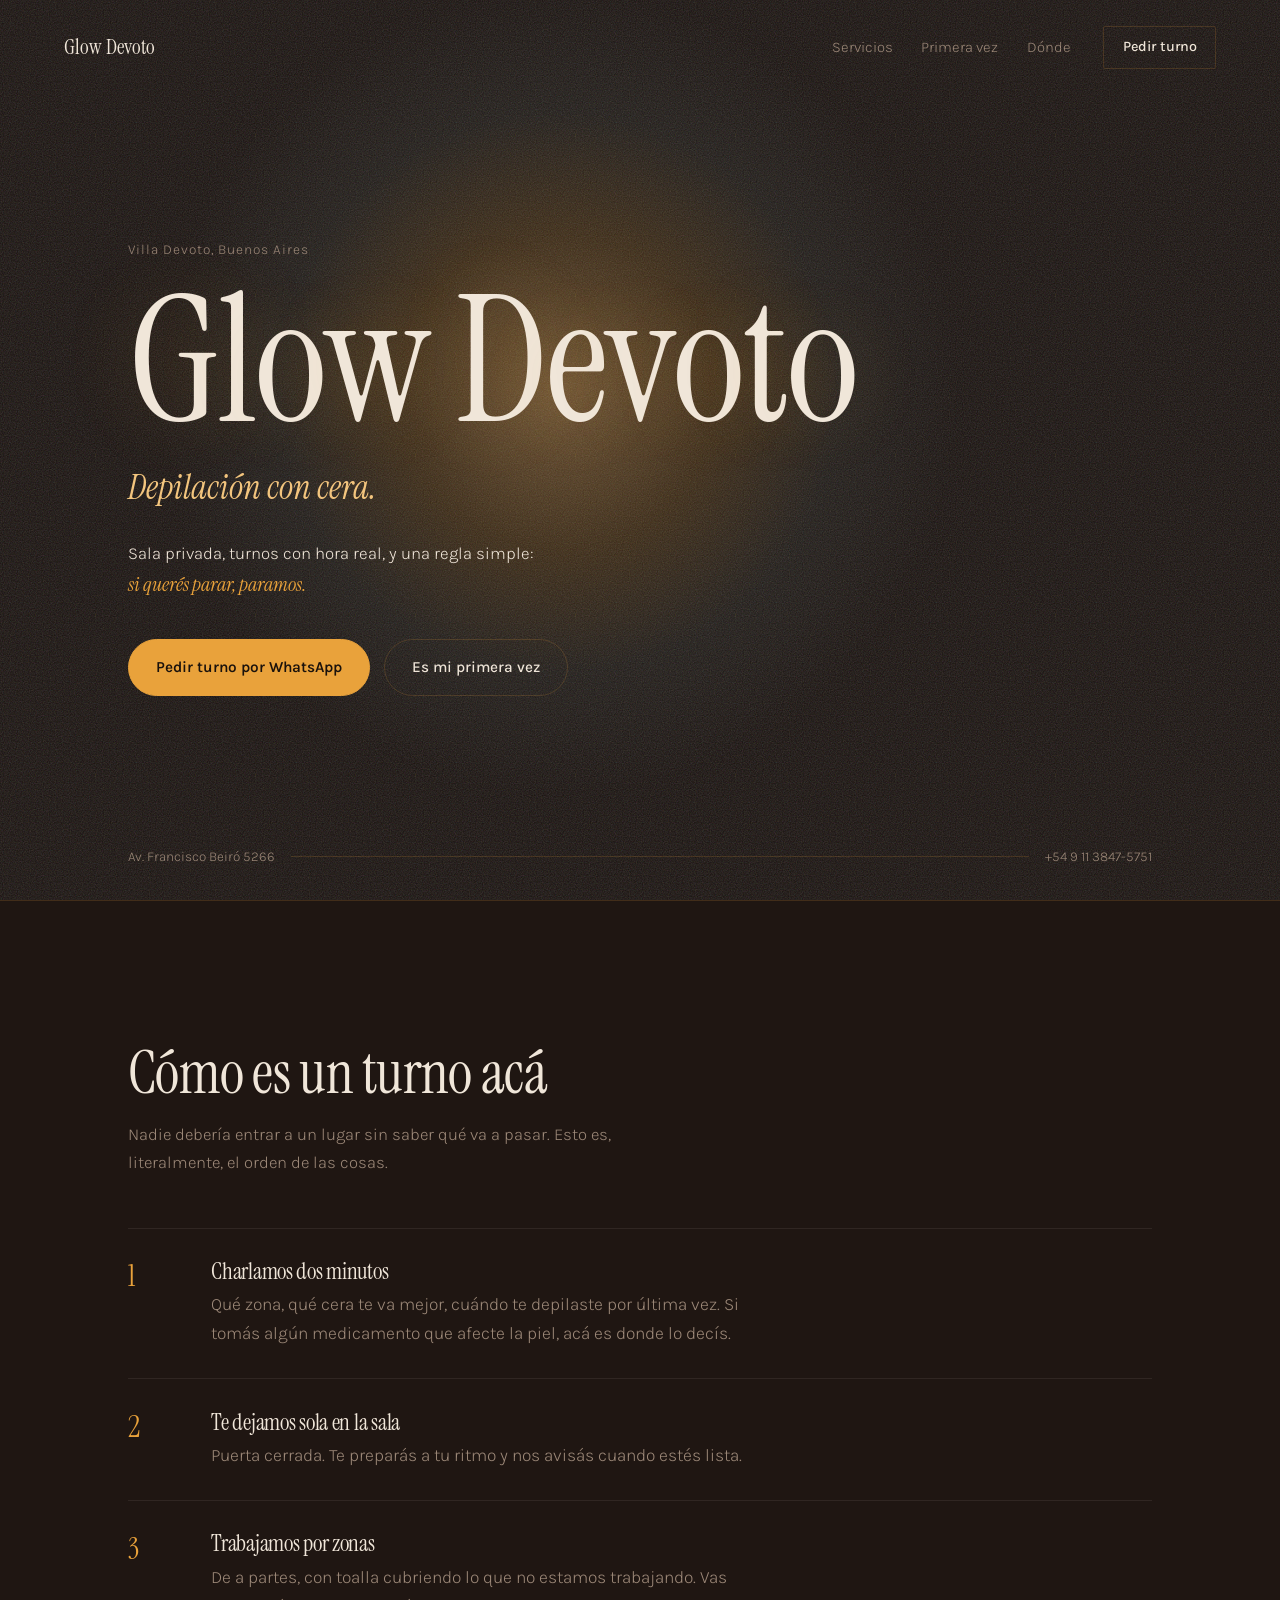
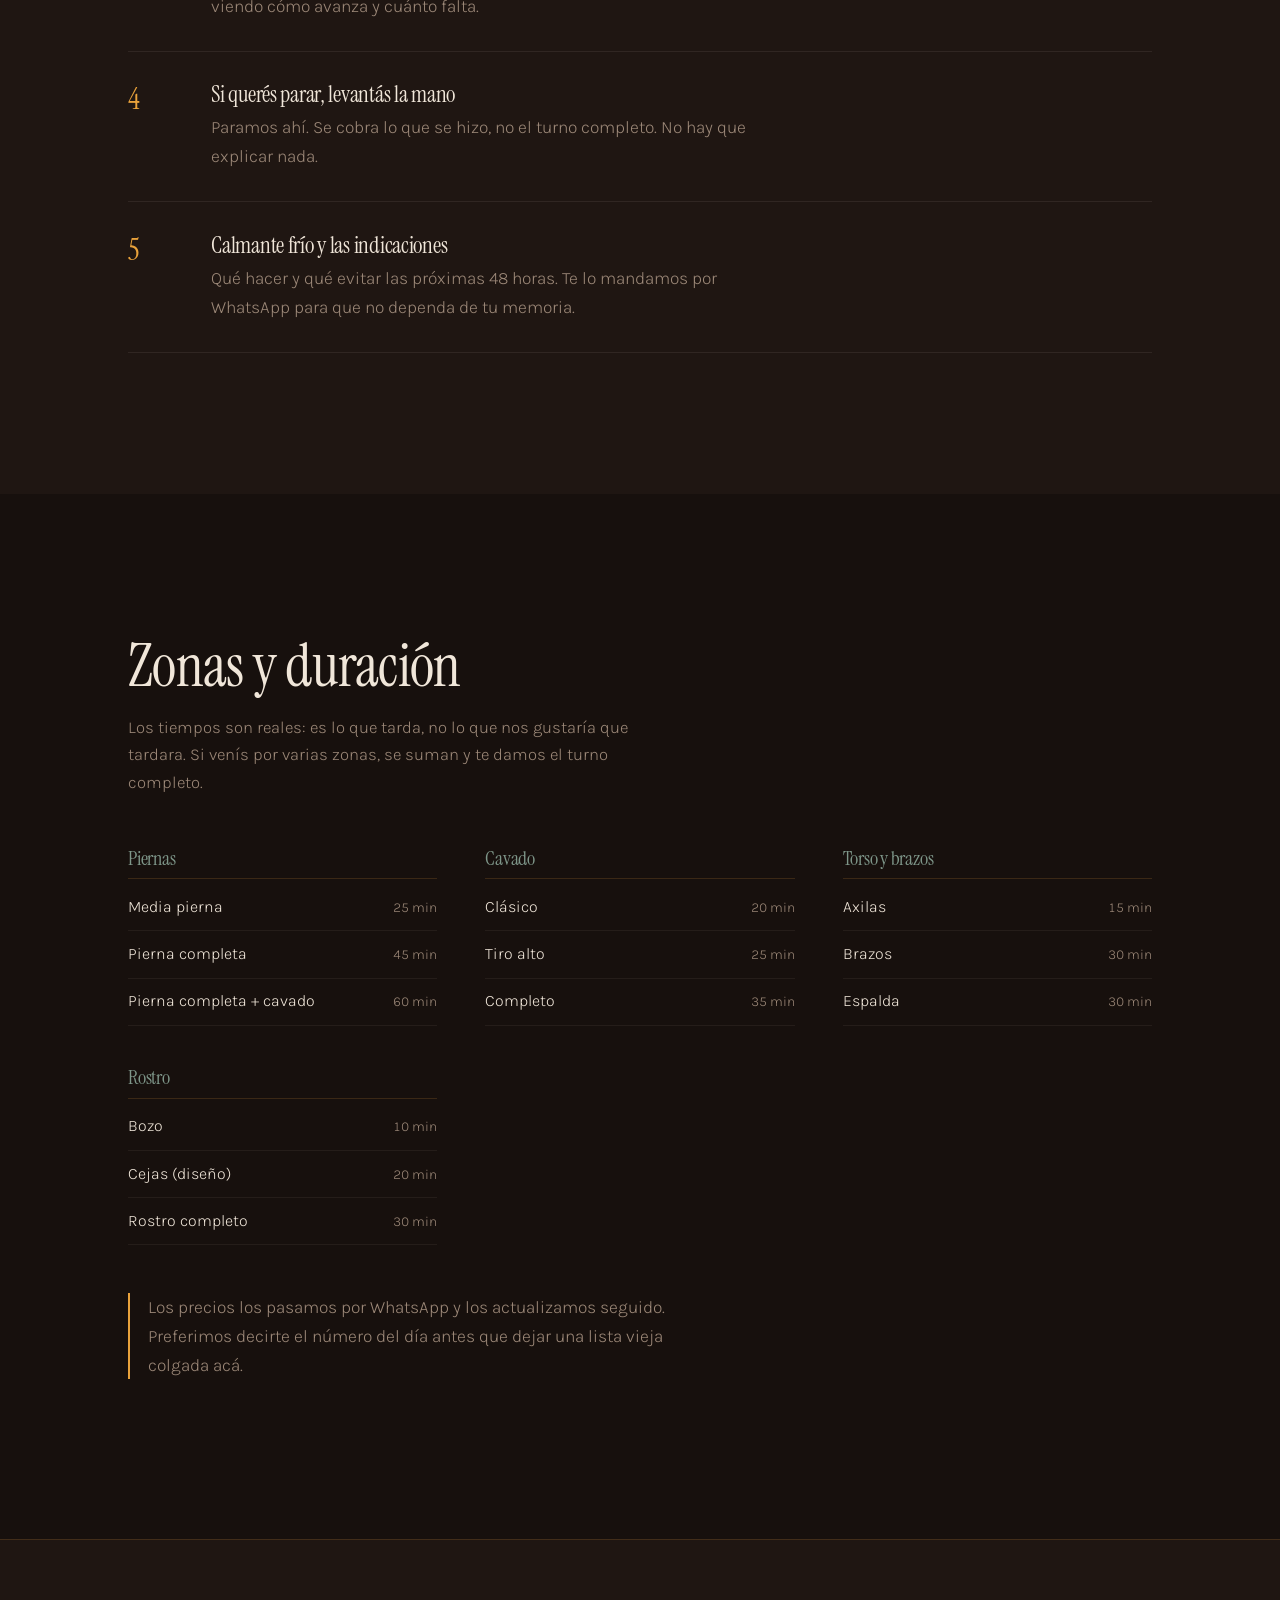
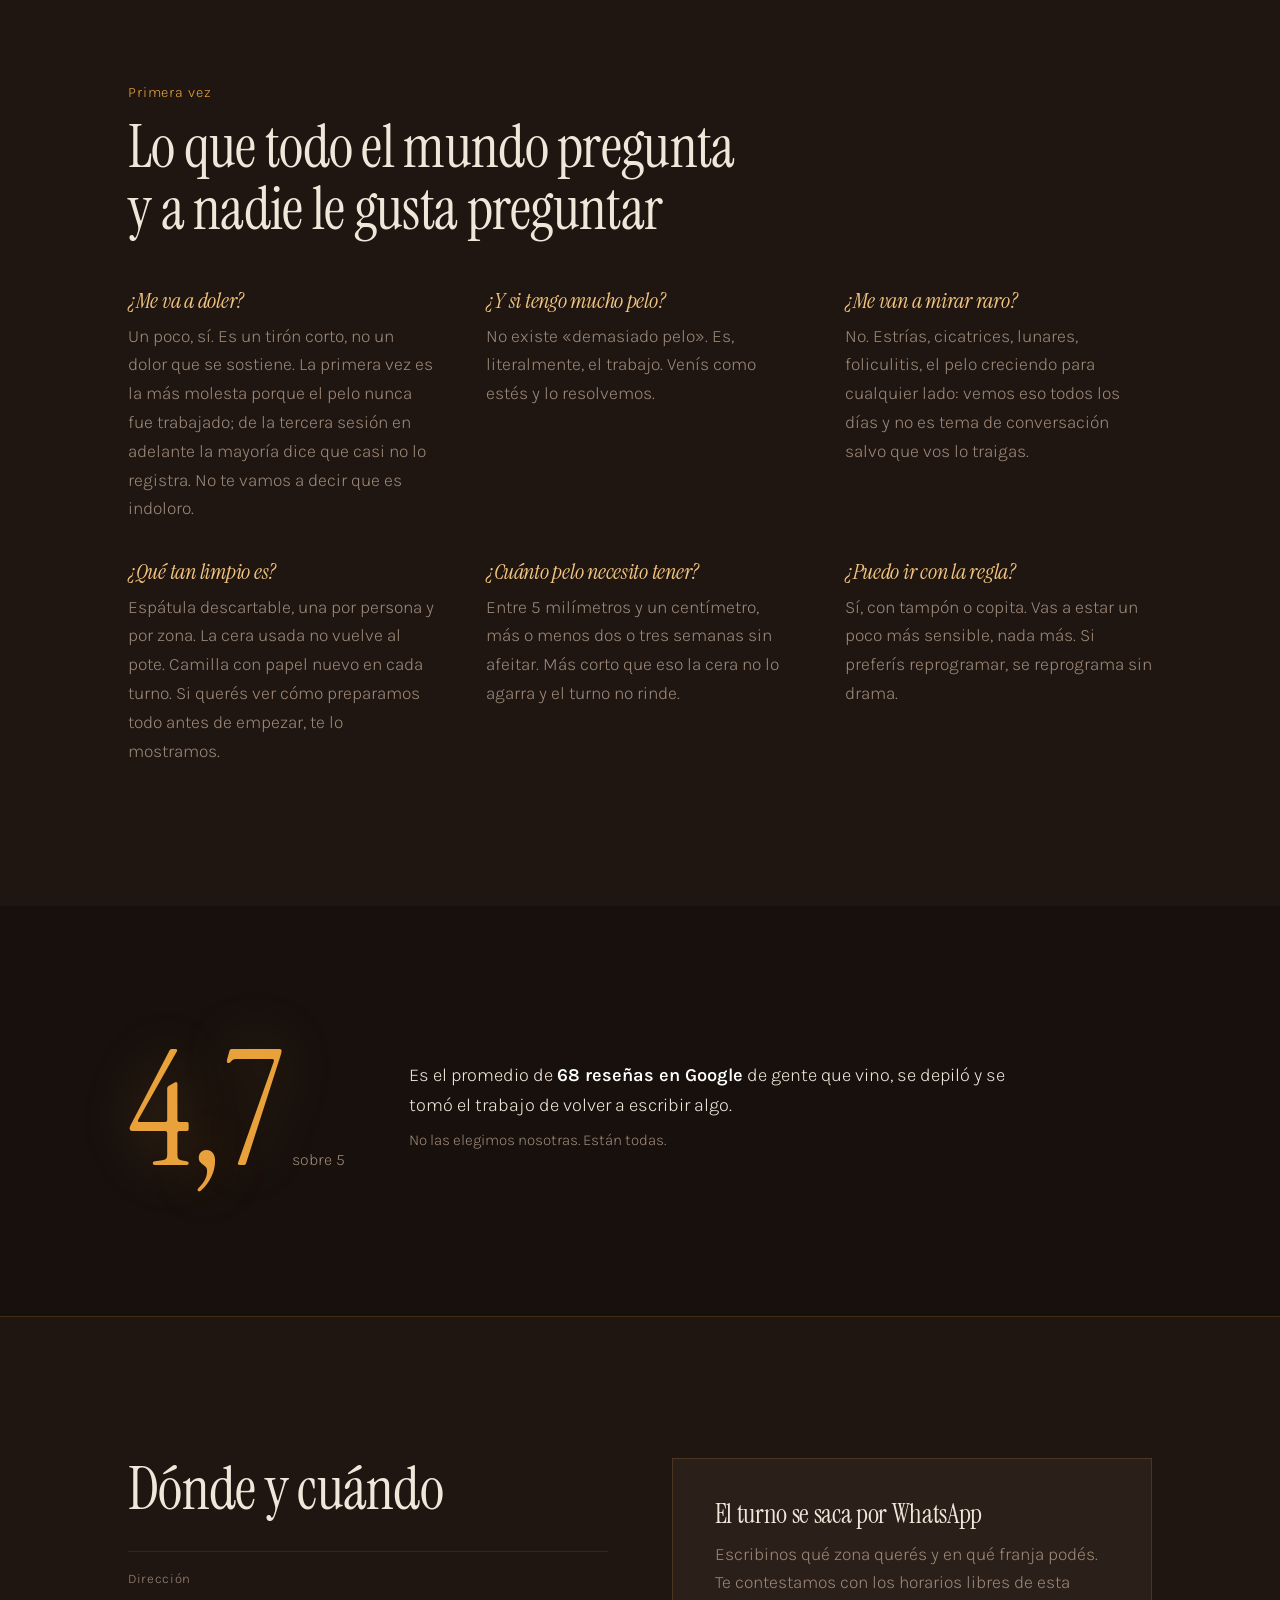
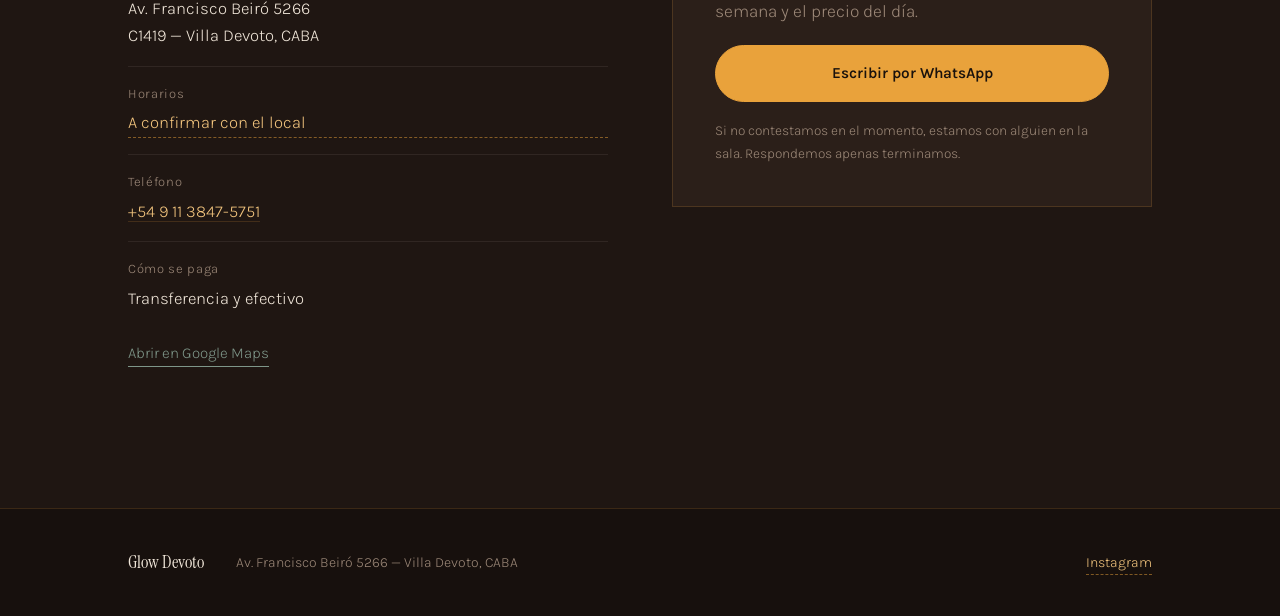
==== glow-devoto/index.html @ 855702e2 "Add Glow Devoto landing page Static one-page site for a waxing salon in Villa Devoto, CABA. No build" ====
<!doctype html>
<html lang="es-AR" class="no-js">
<head>
<meta charset="utf-8">
<meta name="viewport" content="width=device-width, initial-scale=1">
<title>Glow Devoto — Depilación con cera en Villa Devoto</title>
<meta name="description" content="Depilación con cera en Av. Francisco Beiró 5266, Villa Devoto. Sala privada, turnos con hora real. Si querés parar, paramos.">
<meta name="theme-color" content="#17100d">

<meta property="og:type" content="website">
<meta property="og:title" content="Glow Devoto — Depilación con cera en Villa Devoto">
<meta property="og:description" content="Sala privada, turnos con hora real, y una regla simple: si querés parar, paramos.">
<meta property="og:locale" content="es_AR">

<link rel="preconnect" href="https://fonts.googleapis.com">
<link rel="preconnect" href="https://fonts.gstatic.com" crossorigin>
<link href="https://fonts.googleapis.com/css2?family=Instrument+Serif:ital@0;1&family=Karla:wght@300;400;500;600&display=swap" rel="stylesheet">
<link rel="stylesheet" href="styles.css?v=20261112">

<script type="application/ld+json">
{
  "@context": "https://schema.org",
  "@type": "HealthAndBeautyBusiness",
  "name": "Glow Devoto",
  "description": "Depilación con cera en Villa Devoto, CABA.",
  "address": {
    "@type": "PostalAddress",
    "streetAddress": "Av. Francisco Beiró 5266",
    "addressLocality": "Villa Devoto",
    "addressRegion": "CABA",
    "postalCode": "C1419",
    "addressCountry": "AR"
  },
  "telephone": "+5491138475751",
  "aggregateRating": {
    "@type": "AggregateRating",
    "ratingValue": "4.7",
    "reviewCount": "68"
  }
}
</script>
</head>
<body>

<a class="skip" href="#contenido">Saltar al contenido</a>

<!-- ───────────────────────── HERO ───────────────────────── -->
<header class="hero" id="hero">
  <div class="hero__glow" aria-hidden="true"></div>
  <div class="hero__grain" aria-hidden="true"></div>

  <nav class="nav" aria-label="Principal">
    <span class="nav__mark">Glow&nbsp;Devoto</span>
    <div class="nav__links">
      <a href="#servicios">Servicios</a>
      <a href="#primera-vez">Primera vez</a>
      <a href="#donde">Dónde</a>
    </div>
    <a class="nav__cta" href="https://wa.me/5491138475751?text=Hola%20Glow%20Devoto%2C%20quer%C3%ADa%20consultar%20por%20un%20turno." target="_blank" rel="noopener">Pedir turno</a>
  </nav>

  <div class="hero__inner">
    <p class="hero__eyebrow">Villa Devoto, Buenos Aires</p>
    <h1 class="hero__title" data-letters>Glow Devoto</h1>
    <p class="hero__lede">Depilación con cera.</p>
    <p class="hero__claim">Sala privada, turnos con hora real, y una regla simple:<br>
      <em>si querés parar, paramos.</em></p>

    <div class="hero__actions">
      <a class="btn btn--solid" href="https://wa.me/5491138475751?text=Hola%20Glow%20Devoto%2C%20quer%C3%ADa%20consultar%20por%20un%20turno." target="_blank" rel="noopener">Pedir turno por WhatsApp</a>
      <a class="btn btn--ghost" href="#primera-vez">Es mi primera vez</a>
    </div>
  </div>

  <div class="hero__foot">
    <span>Av. Francisco Beiró 5266</span>
    <span class="hero__foot-rule" aria-hidden="true"></span>
    <span>+54 9 11 3847-5751</span>
  </div>
</header>

<main id="contenido">

<!-- ───────────────────────── CÓMO ES ───────────────────────── -->
<section class="steps" id="como-es">
  <div class="wrap">
    <h2 class="sec-title reveal">Cómo es un turno acá</h2>
    <p class="sec-lede reveal">Nadie debería entrar a un lugar sin saber qué va a pasar. Esto es,
      literalmente, el orden de las cosas.</p>

    <ol class="steps__list">
      <li class="step reveal">
        <span class="step__n">1</span>
        <h3>Charlamos dos minutos</h3>
        <p>Qué zona, qué cera te va mejor, cuándo te depilaste por última vez. Si tomás algún
          medicamento que afecte la piel, acá es donde lo decís.</p>
      </li>
      <li class="step reveal">
        <span class="step__n">2</span>
        <h3>Te dejamos sola en la sala</h3>
        <p>Puerta cerrada. Te preparás a tu ritmo y nos avisás cuando estés lista.</p>
      </li>
      <li class="step reveal">
        <span class="step__n">3</span>
        <h3>Trabajamos por zonas</h3>
        <p>De a partes, con toalla cubriendo lo que no estamos trabajando. Vas viendo cómo avanza
          y cuánto falta.</p>
      </li>
      <li class="step reveal">
        <span class="step__n">4</span>
        <h3>Si querés parar, levantás la mano</h3>
        <p>Paramos ahí. Se cobra lo que se hizo, no el turno completo. No hay que explicar nada.</p>
      </li>
      <li class="step reveal">
        <span class="step__n">5</span>
        <h3>Calmante frío y las indicaciones</h3>
        <p>Qué hacer y qué evitar las próximas 48 horas. Te lo mandamos por WhatsApp para que no
          dependa de tu memoria.</p>
      </li>
    </ol>
  </div>
</section>

<!-- ───────────────────────── SERVICIOS ───────────────────────── -->
<section class="services" id="servicios">
  <div class="wrap">
    <h2 class="sec-title reveal">Zonas y duración</h2>
    <p class="sec-lede reveal">Los tiempos son reales: es lo que tarda, no lo que nos gustaría que
      tardara. Si venís por varias zonas, se suman y te damos el turno completo.</p>

    <div class="svc">
      <div class="svc__group reveal">
        <h3 class="svc__cat">Piernas</h3>
        <ul class="svc__list">
          <li><span class="svc__name">Media pierna</span><span class="svc__dur">25 min</span></li>
          <li><span class="svc__name">Pierna completa</span><span class="svc__dur">45 min</span></li>
          <li><span class="svc__name">Pierna completa + cavado</span><span class="svc__dur">60 min</span></li>
        </ul>
      </div>

      <div class="svc__group reveal">
        <h3 class="svc__cat">Cavado</h3>
        <ul class="svc__list">
          <li><span class="svc__name">Clásico</span><span class="svc__dur">20 min</span></li>
          <li><span class="svc__name">Tiro alto</span><span class="svc__dur">25 min</span></li>
          <li><span class="svc__name">Completo</span><span class="svc__dur">35 min</span></li>
        </ul>
      </div>

      <div class="svc__group reveal">
        <h3 class="svc__cat">Torso y brazos</h3>
        <ul class="svc__list">
          <li><span class="svc__name">Axilas</span><span class="svc__dur">15 min</span></li>
          <li><span class="svc__name">Brazos</span><span class="svc__dur">30 min</span></li>
          <li><span class="svc__name">Espalda</span><span class="svc__dur">30 min</span></li>
        </ul>
      </div>

      <div class="svc__group reveal">
        <h3 class="svc__cat">Rostro</h3>
        <ul class="svc__list">
          <li><span class="svc__name">Bozo</span><span class="svc__dur">10 min</span></li>
          <li><span class="svc__name">Cejas (diseño)</span><span class="svc__dur">20 min</span></li>
          <li><span class="svc__name">Rostro completo</span><span class="svc__dur">30 min</span></li>
        </ul>
      </div>
    </div>

    <p class="svc__note reveal">
      Los precios los pasamos por WhatsApp y los actualizamos seguido. Preferimos decirte el número
      del día antes que dejar una lista vieja colgada acá.
    </p>
  </div>
</section>

<!-- ───────────────────────── PRIMERA VEZ ───────────────────────── -->
<section class="faq" id="primera-vez">
  <div class="wrap">
    <p class="faq__kicker reveal">Primera vez</p>
    <h2 class="sec-title reveal">Lo que todo el mundo pregunta<br>y a nadie le gusta preguntar</h2>

    <div class="faq__grid">
      <article class="qa reveal">
        <h3>¿Me va a doler?</h3>
        <p>Un poco, sí. Es un tirón corto, no un dolor que se sostiene. La primera vez es la más
          molesta porque el pelo nunca fue trabajado; de la tercera sesión en adelante la mayoría
          dice que casi no lo registra. No te vamos a decir que es indoloro.</p>
      </article>

      <article class="qa reveal">
        <h3>¿Y si tengo mucho pelo?</h3>
        <p>No existe «demasiado pelo». Es, literalmente, el trabajo. Venís como estés y lo
          resolvemos.</p>
      </article>

      <article class="qa reveal">
        <h3>¿Me van a mirar raro?</h3>
        <p>No. Estrías, cicatrices, lunares, foliculitis, el pelo creciendo para cualquier lado:
          vemos eso todos los días y no es tema de conversación salvo que vos lo traigas.</p>
      </article>

      <article class="qa reveal">
        <h3>¿Qué tan limpio es?</h3>
        <p>Espátula descartable, una por persona y por zona. La cera usada no vuelve al pote.
          Camilla con papel nuevo en cada turno. Si querés ver cómo preparamos todo antes de
          empezar, te lo mostramos.</p>
      </article>

      <article class="qa reveal">
        <h3>¿Cuánto pelo necesito tener?</h3>
        <p>Entre 5 milímetros y un centímetro, más o menos dos o tres semanas sin afeitar. Más
          corto que eso la cera no lo agarra y el turno no rinde.</p>
      </article>

      <article class="qa reveal">
        <h3>¿Puedo ir con la regla?</h3>
        <p>Sí, con tampón o copita. Vas a estar un poco más sensible, nada más. Si preferís
          reprogramar, se reprograma sin drama.</p>
      </article>
    </div>
  </div>
</section>

<!-- ───────────────────────── RESEÑAS ───────────────────────── -->
<section class="rating" id="resenas">
  <div class="wrap rating__inner">
    <div class="rating__num reveal">
      <span class="rating__big">4,7</span>
      <span class="rating__scale">sobre 5</span>
    </div>
    <div class="rating__txt reveal">
      <p>Es el promedio de <strong>68 reseñas en Google</strong> de gente que vino, se depiló y se
        tomó el trabajo de volver a escribir algo.</p>
      <p class="rating__sub">No las elegimos nosotras. Están todas.</p>
    </div>
  </div>
</section>

<!-- ───────────────────────── DÓNDE ───────────────────────── -->
<section class="where" id="donde">
  <div class="wrap where__grid">
    <div class="reveal">
      <h2 class="sec-title">Dónde y cuándo</h2>
      <dl class="where__dl">
        <dt>Dirección</dt>
        <dd>Av. Francisco Beiró 5266<br>C1419 — Villa Devoto, CABA</dd>

        <dt>Horarios</dt>
        <dd data-editar>A confirmar con el local</dd>

        <dt>Teléfono</dt>
        <dd><a href="tel:+5491138475751">+54 9 11 3847-5751</a></dd>

        <dt>Cómo se paga</dt>
        <dd>Transferencia y efectivo</dd>
      </dl>

      <a class="where__map" href="https://www.google.com/maps/search/?api=1&query=Av.+Francisco+Beir%C3%B3+5266,+C1419+CABA" target="_blank" rel="noopener">Abrir en Google Maps</a>
    </div>

    <div class="where__cta reveal">
      <h3>El turno se saca por WhatsApp</h3>
      <p>Escribinos qué zona querés y en qué franja podés. Te contestamos con los horarios libres
        de esta semana y el precio del día.</p>
      <a class="btn btn--solid btn--wide" href="https://wa.me/5491138475751?text=Hola%20Glow%20Devoto%2C%20quer%C3%ADa%20consultar%20por%20un%20turno." target="_blank" rel="noopener">Escribir por WhatsApp</a>
      <p class="where__micro">Si no contestamos en el momento, estamos con alguien en la sala.
        Respondemos apenas terminamos.</p>
    </div>
  </div>
</section>

</main>

<footer class="foot">
  <div class="wrap foot__inner">
    <span class="foot__mark">Glow Devoto</span>
    <span class="foot__addr">Av. Francisco Beiró 5266 — Villa Devoto, CABA</span>
    <a class="foot__ig" href="#" data-editar>Instagram</a>
  </div>
</footer>

<script defer src="main.js?v=20261112"></script>
</body>
</html>
---- glow-devoto/styles.css ----
/* ══════════════════════════════════════════════════════════════════
   Glow Devoto — depilación con cera, Villa Devoto CABA
   Archetype: Editorial Dark Warm.  Concepto: el brillo necesita fondo.
   Sin librerías. Sin build. CSS + JS vanilla.
   ══════════════════════════════════════════════════════════════════ */

:root{
  /* Base: marrón-negro cálido. Nunca negro puro, nunca el #0B0B0B de plantilla. */
  --ink:      #17100d;
  --ink-2:    #1f1612;
  --ink-3:    #2b1f19;

  /* Acento: miel/cera. Deliberadamente NO terracota. */
  --honey:    #e9a23b;
  --honey-lo: #f3c57e;

  /* Contrapunto frío, para que el cálido no se vuelva monótono. */
  --sage:     #7e9689;

  --paper:    #f0e6d9;
  --muted:    #9c8878;
  --line:     rgba(233,162,59,.17);

  --serif: "Instrument Serif", Georgia, serif;
  --sans:  "Karla", system-ui, -apple-system, sans-serif;

  --gut: clamp(1.25rem, 5vw, 5rem);
  --max: 72rem;
}

*,*::before,*::after{ box-sizing:border-box; }

html{ scroll-behavior:smooth; -webkit-text-size-adjust:100%; }

body{
  margin:0;
  background:var(--ink);
  color:var(--paper);
  font-family:var(--sans);
  font-weight:300;
  font-size:clamp(1rem,.95rem + .25vw,1.09rem);
  line-height:1.65;
  -webkit-font-smoothing:antialiased;
  overflow-x:hidden;
}

.wrap{ width:100%; max-width:var(--max); margin-inline:auto; padding-inline:var(--gut); }

.skip{
  position:absolute; left:-9999px; top:0; z-index:99;
  background:var(--honey); color:var(--ink); padding:.7rem 1.2rem; font-weight:600;
}
.skip:focus{ left:0; }

:focus-visible{ outline:2px solid var(--honey); outline-offset:3px; }

h1,h2,h3{ font-family:var(--serif); font-weight:400; line-height:1.04; margin:0; letter-spacing:-.012em; }
p{ margin:0 0 1.1em; max-width:62ch; }
em{ font-style:italic; }
strong{ font-weight:600; color:#fff; }
a{ color:inherit; }

/* Marcador de contenido pendiente de confirmar con el negocio. */
[data-editar]{
  border-bottom:1px dashed rgba(233,162,59,.5);
  color:var(--honey-lo);
}

/* ─────────────────────────── HERO ─────────────────────────── */

.hero{
  position:relative;
  min-height:100svh;
  display:flex; flex-direction:column;
  overflow:hidden;
  isolation:isolate;
}

/* El resplandor. Sigue el cursor; en reposo respira solo. */
.hero__glow{
  position:absolute; inset:-30%;
  z-index:-2;
  background:
    radial-gradient(38rem 38rem at
      calc(46% + var(--mx,0px)) calc(46% + var(--my,0px)),
      rgba(255,190,105,.34) 0%,
      rgba(233,162,59,.16) 26%,
      rgba(126,150,137,.07) 46%,
      transparent 66%);
  animation:breathe 11s ease-in-out infinite;
  transition:background .45s cubic-bezier(.22,.61,.36,1);
  will-change:background;
}
@keyframes breathe{
  0%,100%{ opacity:.82; transform:scale(1); }
  50%    { opacity:1;   transform:scale(1.06); }
}

/* Grano: evita que el degradado se vea «digital». */
.hero__grain{
  position:absolute; inset:0; z-index:-1; pointer-events:none;
  opacity:.5; mix-blend-mode:overlay;
  background-image:url("data:image/svg+xml,%3Csvg xmlns='http://www.w3.org/2000/svg' width='160' height='160'%3E%3Cfilter id='n'%3E%3CfeTurbulence type='fractalNoise' baseFrequency='.85' numOctaves='3'/%3E%3C/filter%3E%3Crect width='160' height='160' filter='url(%23n)' opacity='.42'/%3E%3C/svg%3E");
}

.nav{
  position:relative; z-index:3;
  display:flex; align-items:center; gap:2rem;
  padding:1.6rem var(--gut);
}
.nav__mark{ font-family:var(--serif); font-size:1.3rem; }
.nav__links{ display:flex; gap:1.8rem; margin-left:auto; font-size:.93rem; }
.nav__links a{ text-decoration:none; color:var(--muted); transition:color .25s; }
.nav__links a:hover{ color:var(--paper); }
.nav__cta{
  text-decoration:none; font-size:.9rem; font-weight:500;
  border:1px solid var(--line); padding:.55rem 1.15rem; border-radius:2px;
  transition:border-color .3s, background .3s;
}
.nav__cta:hover{ border-color:var(--honey); background:rgba(233,162,59,.09); }

.hero__inner{
  position:relative; z-index:2;
  margin:auto 0; padding:2rem var(--gut) 1rem;
  width:100%; max-width:var(--max); margin-inline:auto;
}

.hero__eyebrow{
  font-size:.86rem; letter-spacing:.07em; color:var(--muted);
  margin:0 0 1.6rem;
}

.hero__title{
  font-size:clamp(3.6rem,14vw,11rem);
  line-height:.86;
  margin:0 0 1.4rem;
  text-shadow:0 0 70px rgba(233,162,59,.22);
}
.hero__title .ltr{
  display:inline-block;
  opacity:0; transform:translateY(.4em);
  animation:rise .85s cubic-bezier(.19,1,.22,1) forwards;
  animation-delay:var(--d,0s);
}
@keyframes rise{ to{ opacity:1; transform:none; } }
/* Red de seguridad: si el JS no corre, el título igual se ve. */
.no-js .hero__title .ltr{ opacity:1; transform:none; animation:none; }

.hero__lede{
  font-family:var(--serif); font-style:italic;
  font-size:clamp(1.4rem,3.2vw,2.1rem);
  color:var(--honey-lo); margin:0 0 1.5rem;
}
.hero__claim{ font-size:1.06rem; color:var(--paper); max-width:46ch; margin:0 0 2.4rem; }
.hero__claim em{ color:var(--honey); font-family:var(--serif); font-size:1.18em; }

.hero__actions{ display:flex; flex-wrap:wrap; gap:.85rem; }

.hero__foot{
  position:relative; z-index:2;
  display:flex; align-items:center; gap:1rem; flex-wrap:wrap;
  padding:1.4rem var(--gut) 2rem;
  font-size:.85rem; color:var(--muted);
  width:100%; max-width:var(--max); margin-inline:auto;
}
.hero__foot-rule{ flex:1; height:1px; background:var(--line); min-width:2rem; }

/* ─────────────────────────── BOTONES ─────────────────────────── */

.btn{
  display:inline-block; text-decoration:none;
  font-family:var(--sans); font-size:.96rem; font-weight:500;
  padding:.92rem 1.7rem;
  transition:transform .25s cubic-bezier(.22,.61,.36,1), box-shadow .3s, background .3s, border-color .3s;
}
/* El pill es la única curva de la página: por eso se lee como botón. */
.btn--solid{
  background:var(--honey); color:#1a120c; border:1px solid var(--honey);
  border-radius:100px; font-weight:600;
  box-shadow:0 0 0 rgba(233,162,59,0);
}
.btn--solid:hover{ transform:translateY(-2px); box-shadow:0 10px 34px -10px rgba(233,162,59,.6); }
.btn--ghost{
  border:1px solid var(--line); border-radius:100px; color:var(--paper);
}
.btn--ghost:hover{ border-color:var(--honey); background:rgba(233,162,59,.07); }
.btn--wide{ display:block; text-align:center; }

/* ─────────────────────────── SECCIONES ─────────────────────────── */

section{ padding-block:clamp(4.5rem,11vw,9rem); }

.sec-title{ font-size:clamp(2.1rem,5.2vw,3.7rem); margin:0 0 1.1rem; }
.sec-lede{ color:var(--muted); font-size:1.05rem; max-width:52ch; margin-bottom:3.2rem; }

/* Reveal al hacer scroll */
.reveal{ opacity:0; transform:translateY(16px); transition:opacity .7s ease, transform .7s cubic-bezier(.22,.61,.36,1); }
.reveal.in{ opacity:1; transform:none; }
/* Defensivo (regla dura de la skill): nunca dejar texto invisible. */
.reveal[data-split]{ opacity:1; transform:none; }
.no-js .reveal{ opacity:1; transform:none; }

/* ── Pasos ── */
.steps{ background:var(--ink-2); border-top:1px solid var(--line); }
.steps__list{ list-style:none; margin:0; padding:0; counter-reset:s; }

.step{
  display:grid; grid-template-columns:3.6rem 1fr; gap:0 1.6rem;
  padding:1.9rem 0; border-top:1px solid rgba(240,230,217,.08);
}
.step:last-child{ border-bottom:1px solid rgba(240,230,217,.08); }
.step__n{
  grid-column:1; grid-row:1 / span 2;
  font-family:var(--serif); font-size:1.9rem; color:var(--honey);
  line-height:1; padding-top:.15rem;
}
.step h3{ grid-column:2; font-size:1.45rem; margin:0 0 .45rem; }
.step p{ grid-column:2; color:var(--muted); margin:0; max-width:56ch; }

/* ── Servicios ── */
.svc{
  display:grid; grid-template-columns:repeat(auto-fit,minmax(16rem,1fr));
  gap:2.6rem 3rem;
}
.svc__cat{
  font-size:1.25rem; color:var(--sage);
  padding-bottom:.6rem; margin-bottom:.3rem;
  border-bottom:1px solid var(--line);
}
.svc__list{ list-style:none; margin:0; padding:0; }
.svc__list li{
  display:flex; justify-content:space-between; align-items:baseline; gap:1rem;
  padding:.62rem 0;
  border-bottom:1px solid rgba(240,230,217,.06);
}
.svc__name{ font-size:1rem; }
.svc__dur{ font-size:.86rem; color:var(--muted); font-variant-numeric:tabular-nums; white-space:nowrap; }
.svc__note{
  margin-top:3rem; padding-left:1.1rem;
  border-left:2px solid var(--honey);
  color:var(--muted); max-width:54ch;
}

/* ── Primera vez ── */
.faq{ background:var(--ink-2); border-top:1px solid var(--line); }
.faq__kicker{ color:var(--honey); font-size:.9rem; letter-spacing:.06em; margin:0 0 .7rem; }
.faq__grid{
  display:grid; grid-template-columns:repeat(auto-fit,minmax(19rem,1fr));
  gap:2.4rem 3.2rem; margin-top:3.2rem;
}
.qa h3{
  font-size:1.35rem; color:var(--honey-lo); margin:0 0 .55rem;
  font-style:italic;
}
.qa p{ color:var(--muted); margin:0; }

/* ── Reseñas ── */
.rating__inner{
  display:flex; flex-wrap:wrap; align-items:center; gap:clamp(1.5rem,5vw,4.5rem);
}
.rating__num{ display:flex; align-items:baseline; gap:.6rem; }
.rating__big{
  font-family:var(--serif);
  font-size:clamp(5rem,15vw,10rem); line-height:.8; color:var(--honey);
  text-shadow:0 0 60px rgba(233,162,59,.3);
}
.rating__scale{ color:var(--muted); font-size:1rem; }
.rating__txt{ flex:1; min-width:17rem; }
.rating__txt p{ font-size:1.14rem; margin:0 0 .5rem; }
.rating__sub{ color:var(--muted); font-size:.95rem !important; }

/* ── Dónde ── */
.where{ background:var(--ink-2); border-top:1px solid var(--line); }
.where__grid{
  display:grid; grid-template-columns:repeat(auto-fit,minmax(19rem,1fr));
  gap:3.5rem 4rem; align-items:start;
}
.where__dl{ margin:2rem 0 0; }
.where__dl dt{
  color:var(--muted); font-size:.82rem; letter-spacing:.05em;
  padding-top:1rem; border-top:1px solid rgba(240,230,217,.08);
}
.where__dl dd{ margin:.3rem 0 1rem; font-size:1.05rem; }
.where__dl dd a{ color:var(--honey-lo); text-decoration:none; border-bottom:1px solid var(--line); }
.where__map{
  display:inline-block; margin-top:.8rem; font-size:.95rem;
  color:var(--sage); text-decoration:none; border-bottom:1px solid currentColor;
}

.where__cta{
  background:var(--ink-3); padding:clamp(1.6rem,4vw,2.6rem);
  border:1px solid var(--line);
}
.where__cta h3{ font-size:1.7rem; margin:0 0 .7rem; }
.where__cta p{ color:var(--muted); }
.where__cta .btn{ margin-top:.6rem; }
.where__micro{ font-size:.86rem; margin:1.1rem 0 0; }

/* ── Footer ── */
.foot{ border-top:1px solid var(--line); padding-block:2.4rem; }
.foot__inner{ display:flex; flex-wrap:wrap; gap:1rem 2rem; align-items:center; font-size:.88rem; color:var(--muted); }
.foot__mark{ font-family:var(--serif); font-size:1.15rem; color:var(--paper); }
.foot__ig{ margin-left:auto; text-decoration:none; }

/* ─────────────────────────── MOBILE ─────────────────────────── */
/* No es el desktop apretado: es otra composición. */

@media (max-width:780px){
  .nav__links{ display:none; }
  .nav__cta{ margin-left:auto; }

  .hero{ min-height:92svh; }
  .hero__title{ font-size:clamp(3.2rem,19vw,6rem); line-height:.9; }
  .hero__glow{
    /* En touch no hay cursor: el resplandor se ancla arriba y respira. */
    background:radial-gradient(28rem 28rem at 50% 30%,
      rgba(233,162,59,.32) 0%, rgba(233,162,59,.12) 34%, transparent 66%);
  }
  .hero__actions{ flex-direction:column; align-items:stretch; }
  .hero__actions .btn{ text-align:center; }
  .hero__foot-rule{ display:none; }

  .step{ grid-template-columns:2.4rem 1fr; gap:0 1rem; }
  .step__n{ font-size:1.4rem; }
  .step h3{ font-size:1.25rem; }

  .rating__inner{ flex-direction:column; align-items:flex-start; }
  .foot__ig{ margin-left:0; }
}

@media (prefers-reduced-motion:reduce){
  /* Solo se desactiva lo intrusivo. Las microinteracciones quedan:
     Windows trae reduce activado de fábrica y la página se vería muerta. */
  .hero__glow{ animation:none; }
  html{ scroll-behavior:auto; }
}
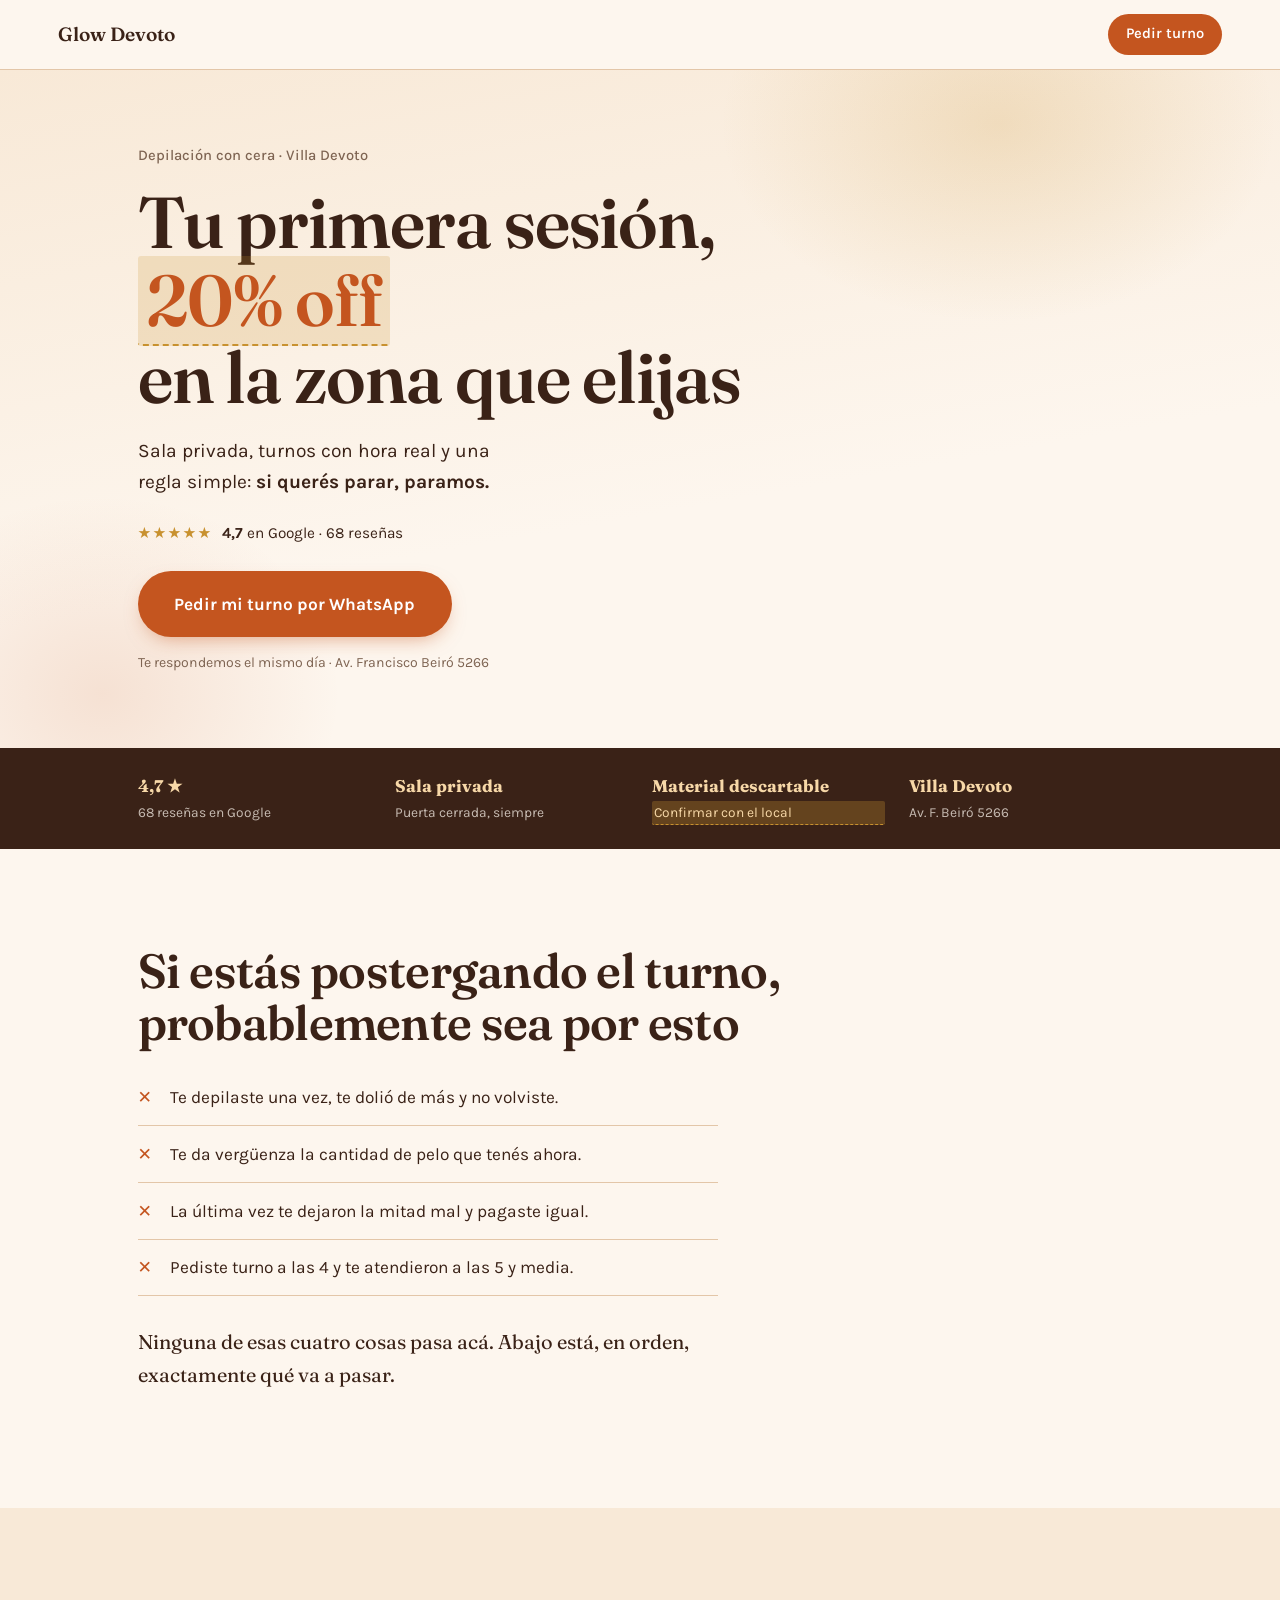
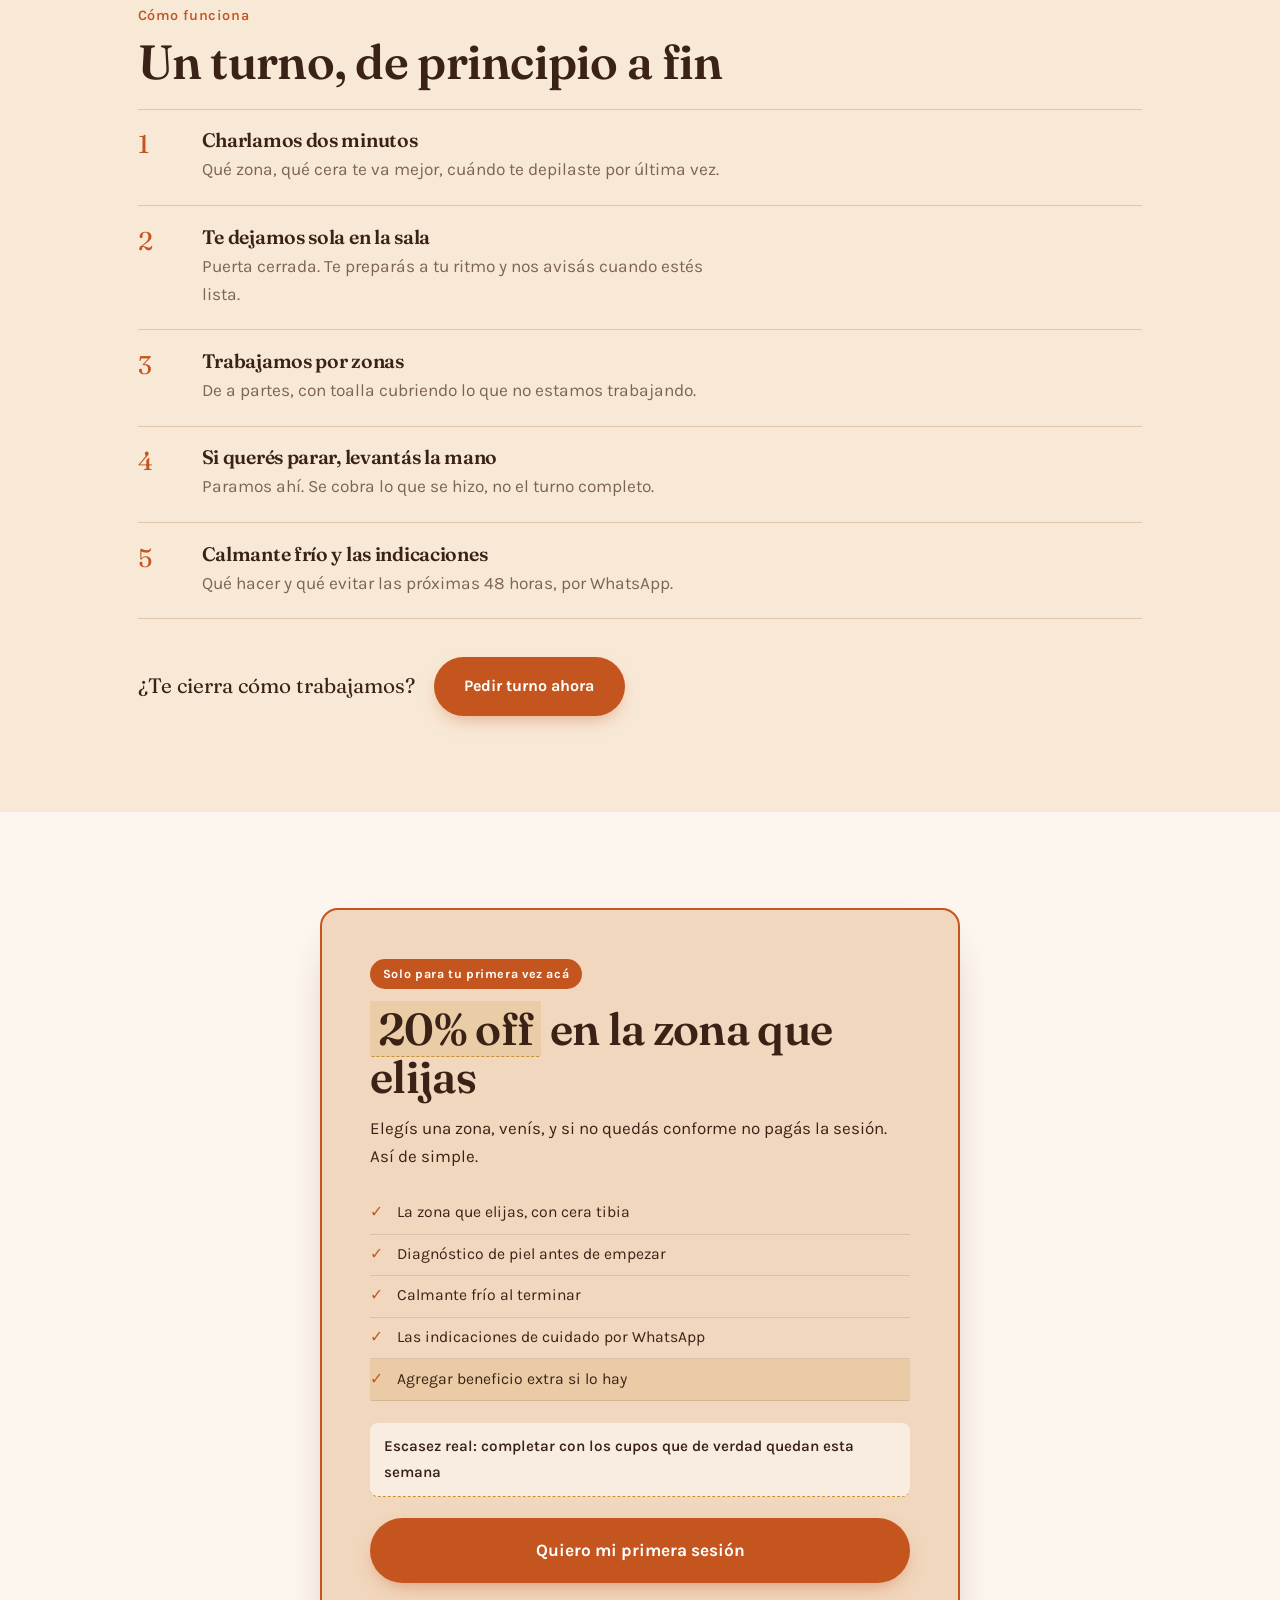
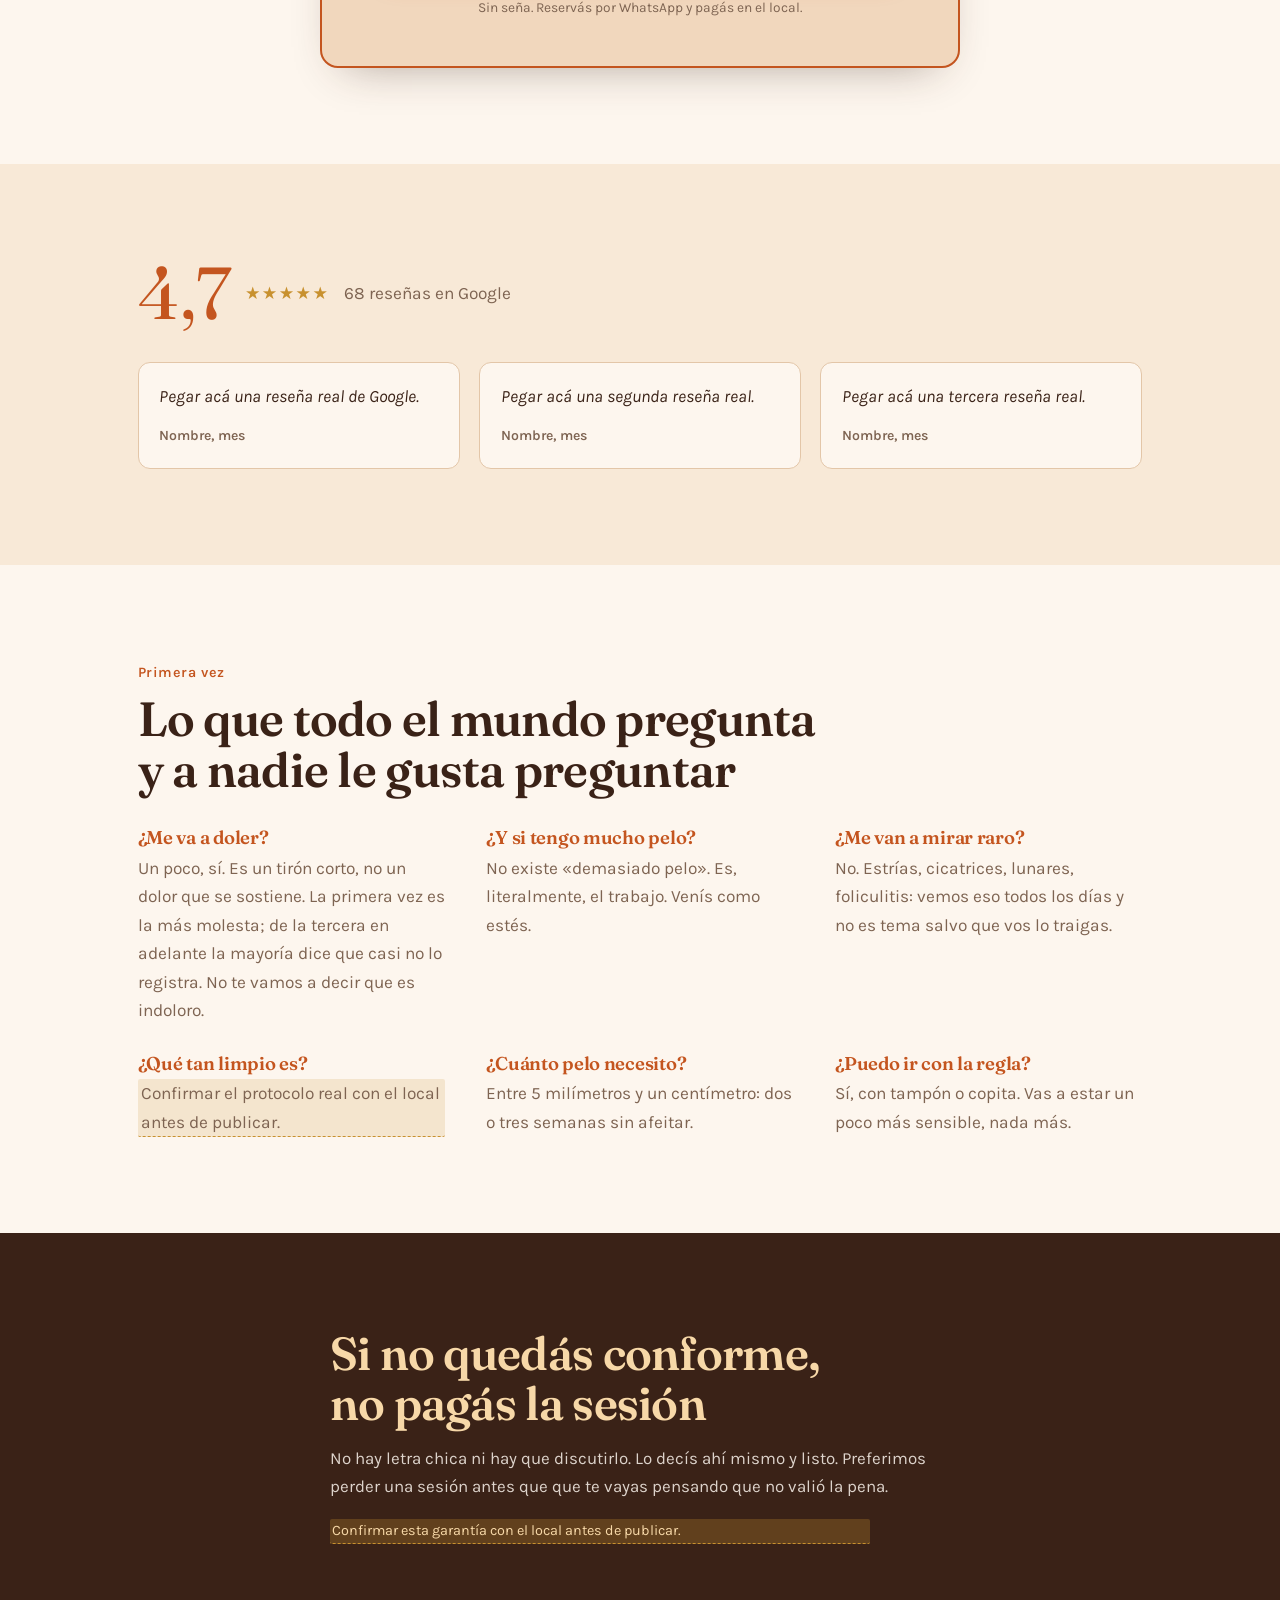
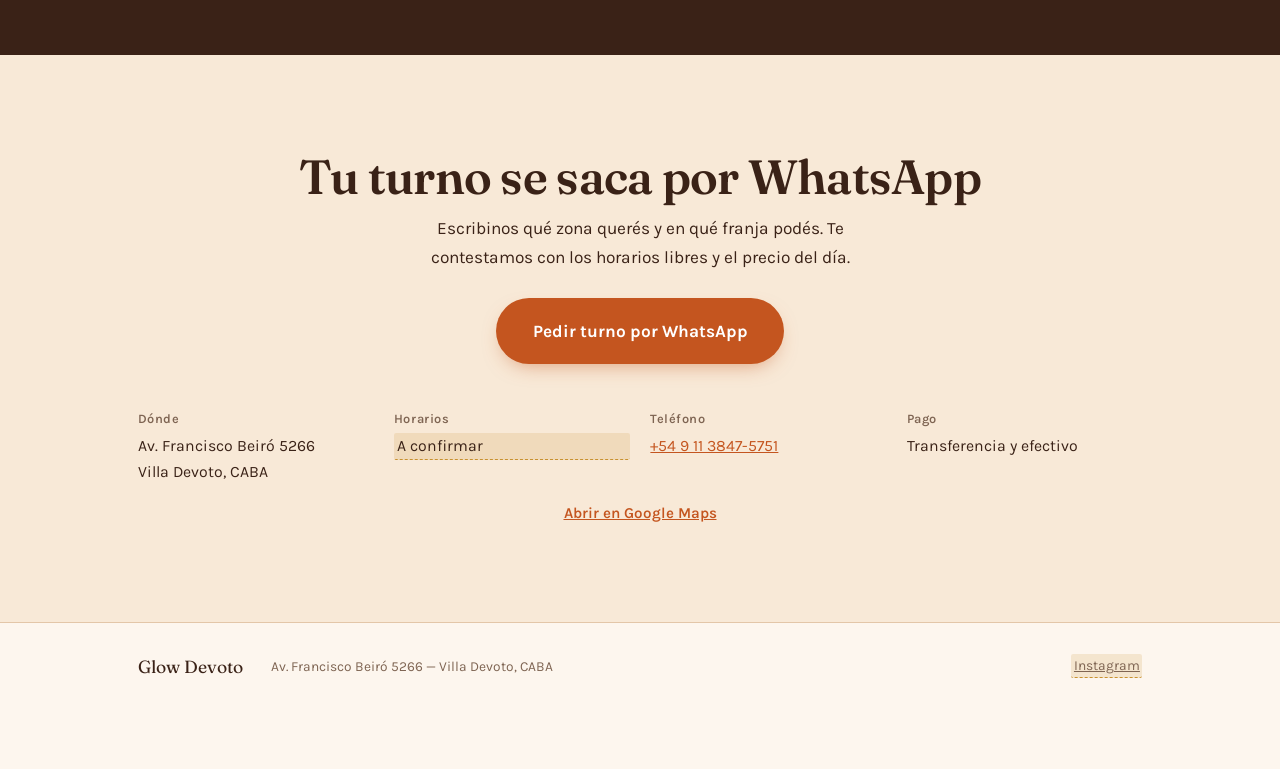
==== commit 9195ca89: "Rebuild Glow Devoto landing as a conversion funnel Replace the dark editorial palette with a warm li" ====
--- a/glow-devoto/index.html
+++ b/glow-devoto/index.html
@@ -3,282 +3,249 @@
 <head>
 <meta charset="utf-8">
 <meta name="viewport" content="width=device-width, initial-scale=1">
-<title>Glow Devoto — Depilación con cera en Villa Devoto</title>
-<meta name="description" content="Depilación con cera en Av. Francisco Beiró 5266, Villa Devoto. Sala privada, turnos con hora real. Si querés parar, paramos.">
-<meta name="theme-color" content="#17100d">
+<title>Glow Devoto — Depilación con cera en Villa Devoto | Primera sesión con descuento</title>
+<meta name="description" content="Depilación con cera en Av. Francisco Beiró 5266, Villa Devoto. 4,7 ★ en Google. Sala privada, turnos con hora real. Pedí tu turno por WhatsApp.">
+<meta name="theme-color" content="#fdf6ee">
 
 <meta property="og:type" content="website">
 <meta property="og:title" content="Glow Devoto — Depilación con cera en Villa Devoto">
-<meta property="og:description" content="Sala privada, turnos con hora real, y una regla simple: si querés parar, paramos.">
+<meta property="og:description" content="4,7 ★ en Google. Sala privada y turnos con hora real. Primera sesión con descuento.">
 <meta property="og:locale" content="es_AR">
 
 <link rel="preconnect" href="https://fonts.googleapis.com">
 <link rel="preconnect" href="https://fonts.gstatic.com" crossorigin>
-<link href="https://fonts.googleapis.com/css2?family=Instrument+Serif:ital@0;1&family=Karla:wght@300;400;500;600&display=swap" rel="stylesheet">
-<link rel="stylesheet" href="styles.css?v=20261112">
+<link href="https://fonts.googleapis.com/css2?family=Fraunces:ital,opsz,wght@0,9..144,400;0,9..144,600;1,9..144,400&family=Karla:wght@300;400;500;600;700&display=swap" rel="stylesheet">
+<link rel="stylesheet" href="styles.css?v=20261112b">
 
 <script type="application/ld+json">
 {
-  "@context": "https://schema.org",
-  "@type": "HealthAndBeautyBusiness",
-  "name": "Glow Devoto",
-  "description": "Depilación con cera en Villa Devoto, CABA.",
-  "address": {
-    "@type": "PostalAddress",
-    "streetAddress": "Av. Francisco Beiró 5266",
-    "addressLocality": "Villa Devoto",
-    "addressRegion": "CABA",
-    "postalCode": "C1419",
-    "addressCountry": "AR"
-  },
-  "telephone": "+5491138475751",
-  "aggregateRating": {
-    "@type": "AggregateRating",
-    "ratingValue": "4.7",
-    "reviewCount": "68"
-  }
+  "@context":"https://schema.org","@type":"HealthAndBeautyBusiness",
+  "name":"Glow Devoto","description":"Depilación con cera en Villa Devoto, CABA.",
+  "address":{"@type":"PostalAddress","streetAddress":"Av. Francisco Beiró 5266",
+    "addressLocality":"Villa Devoto","addressRegion":"CABA","postalCode":"C1419","addressCountry":"AR"},
+  "telephone":"+5491138475751",
+  "aggregateRating":{"@type":"AggregateRating","ratingValue":"4.7","reviewCount":"68"}
 }
 </script>
 </head>
 <body>
 
-<a class="skip" href="#contenido">Saltar al contenido</a>
-
-<!-- ───────────────────────── HERO ───────────────────────── -->
-<header class="hero" id="hero">
-  <div class="hero__glow" aria-hidden="true"></div>
-  <div class="hero__grain" aria-hidden="true"></div>
-
-  <nav class="nav" aria-label="Principal">
-    <span class="nav__mark">Glow&nbsp;Devoto</span>
-    <div class="nav__links">
-      <a href="#servicios">Servicios</a>
-      <a href="#primera-vez">Primera vez</a>
-      <a href="#donde">Dónde</a>
-    </div>
-    <a class="nav__cta" href="https://wa.me/5491138475751?text=Hola%20Glow%20Devoto%2C%20quer%C3%ADa%20consultar%20por%20un%20turno." target="_blank" rel="noopener">Pedir turno</a>
-  </nav>
-
-  <div class="hero__inner">
-    <p class="hero__eyebrow">Villa Devoto, Buenos Aires</p>
-    <h1 class="hero__title" data-letters>Glow Devoto</h1>
-    <p class="hero__lede">Depilación con cera.</p>
-    <p class="hero__claim">Sala privada, turnos con hora real, y una regla simple:<br>
-      <em>si querés parar, paramos.</em></p>
-
-    <div class="hero__actions">
-      <a class="btn btn--solid" href="https://wa.me/5491138475751?text=Hola%20Glow%20Devoto%2C%20quer%C3%ADa%20consultar%20por%20un%20turno." target="_blank" rel="noopener">Pedir turno por WhatsApp</a>
-      <a class="btn btn--ghost" href="#primera-vez">Es mi primera vez</a>
-    </div>
-  </div>
-
-  <div class="hero__foot">
-    <span>Av. Francisco Beiró 5266</span>
-    <span class="hero__foot-rule" aria-hidden="true"></span>
-    <span>+54 9 11 3847-5751</span>
-  </div>
+<a class="skip" href="#oferta">Saltar a la oferta</a>
+
+<!-- Nav mínima: sin menú que compita con el CTA -->
+<header class="bar">
+  <span class="bar__mark">Glow Devoto</span>
+  <a class="bar__cta" href="https://wa.me/5491138475751?text=Hola%20Glow%20Devoto%2C%20quiero%20mi%20turno." target="_blank" rel="noopener">Pedir turno</a>
 </header>
 
-<main id="contenido">
-
-<!-- ───────────────────────── CÓMO ES ───────────────────────── -->
+<!-- ═══════════ 1. HERO — oferta + prueba + botón en una pantalla ═══════════ -->
+<section class="hero">
+  <div class="hero__wrap">
+    <p class="hero__loc">Depilación con cera · Villa Devoto</p>
+
+    <h1 class="hero__h1">
+      Tu primera sesión,<br>
+      <span class="hero__hl" data-editar>20% off</span><br>
+      en la zona que elijas
+    </h1>
+
+    <p class="hero__sub">Sala privada, turnos con hora real y una regla simple:
+      <strong>si querés parar, paramos.</strong></p>
+
+    <div class="hero__proof">
+      <span class="stars" aria-hidden="true">★★★★★</span>
+      <span><strong>4,7</strong> en Google · 68 reseñas</span>
+    </div>
+
+    <a class="cta cta--big" href="https://wa.me/5491138475751?text=Hola%20Glow%20Devoto%2C%20quiero%20mi%20primera%20sesi%C3%B3n%20con%20descuento." target="_blank" rel="noopener">
+      Pedir mi turno por WhatsApp
+    </a>
+    <p class="hero__micro">Te respondemos el mismo día · Av. Francisco Beiró 5266</p>
+  </div>
+</section>
+
+<!-- ═══════════ 2. BARRA DE CONFIANZA ═══════════ -->
+<section class="trust">
+  <ul class="trust__list">
+    <li><strong>4,7 ★</strong><span>68 reseñas en Google</span></li>
+    <li><strong>Sala privada</strong><span>Puerta cerrada, siempre</span></li>
+    <li><strong>Material descartable</strong><span data-editar>Confirmar con el local</span></li>
+    <li><strong>Villa Devoto</strong><span>Av. F. Beiró 5266</span></li>
+  </ul>
+</section>
+
+<!-- ═══════════ 3. PROBLEMA ═══════════ -->
+<section class="prob">
+  <div class="wrap">
+    <h2 class="h2 reveal">Si estás postergando el turno,<br>probablemente sea por esto</h2>
+    <ul class="prob__list">
+      <li class="reveal">Te depilaste una vez, te dolió de más y no volviste.</li>
+      <li class="reveal">Te da vergüenza la cantidad de pelo que tenés ahora.</li>
+      <li class="reveal">La última vez te dejaron la mitad mal y pagaste igual.</li>
+      <li class="reveal">Pediste turno a las 4 y te atendieron a las 5 y media.</li>
+    </ul>
+    <p class="prob__turn reveal">Ninguna de esas cuatro cosas pasa acá. Abajo está, en orden,
+      exactamente qué va a pasar.</p>
+  </div>
+</section>
+
+<!-- ═══════════ 4. SOLUCIÓN ═══════════ -->
 <section class="steps" id="como-es">
   <div class="wrap">
-    <h2 class="sec-title reveal">Cómo es un turno acá</h2>
-    <p class="sec-lede reveal">Nadie debería entrar a un lugar sin saber qué va a pasar. Esto es,
-      literalmente, el orden de las cosas.</p>
+    <p class="kick reveal">Cómo funciona</p>
+    <h2 class="h2 reveal">Un turno, de principio a fin</h2>
 
     <ol class="steps__list">
-      <li class="step reveal">
-        <span class="step__n">1</span>
+      <li class="step reveal"><span class="step__n">1</span>
         <h3>Charlamos dos minutos</h3>
-        <p>Qué zona, qué cera te va mejor, cuándo te depilaste por última vez. Si tomás algún
-          medicamento que afecte la piel, acá es donde lo decís.</p>
-      </li>
-      <li class="step reveal">
-        <span class="step__n">2</span>
+        <p>Qué zona, qué cera te va mejor, cuándo te depilaste por última vez.</p></li>
+      <li class="step reveal"><span class="step__n">2</span>
         <h3>Te dejamos sola en la sala</h3>
-        <p>Puerta cerrada. Te preparás a tu ritmo y nos avisás cuando estés lista.</p>
-      </li>
-      <li class="step reveal">
-        <span class="step__n">3</span>
+        <p>Puerta cerrada. Te preparás a tu ritmo y nos avisás cuando estés lista.</p></li>
+      <li class="step reveal"><span class="step__n">3</span>
         <h3>Trabajamos por zonas</h3>
-        <p>De a partes, con toalla cubriendo lo que no estamos trabajando. Vas viendo cómo avanza
-          y cuánto falta.</p>
-      </li>
-      <li class="step reveal">
-        <span class="step__n">4</span>
+        <p>De a partes, con toalla cubriendo lo que no estamos trabajando.</p></li>
+      <li class="step reveal"><span class="step__n">4</span>
         <h3>Si querés parar, levantás la mano</h3>
-        <p>Paramos ahí. Se cobra lo que se hizo, no el turno completo. No hay que explicar nada.</p>
-      </li>
-      <li class="step reveal">
-        <span class="step__n">5</span>
+        <p>Paramos ahí. Se cobra lo que se hizo, no el turno completo.</p></li>
+      <li class="step reveal"><span class="step__n">5</span>
         <h3>Calmante frío y las indicaciones</h3>
-        <p>Qué hacer y qué evitar las próximas 48 horas. Te lo mandamos por WhatsApp para que no
-          dependa de tu memoria.</p>
-      </li>
+        <p>Qué hacer y qué evitar las próximas 48 horas, por WhatsApp.</p></li>
     </ol>
-  </div>
-</section>
-
-<!-- ───────────────────────── SERVICIOS ───────────────────────── -->
-<section class="services" id="servicios">
-  <div class="wrap">
-    <h2 class="sec-title reveal">Zonas y duración</h2>
-    <p class="sec-lede reveal">Los tiempos son reales: es lo que tarda, no lo que nos gustaría que
-      tardara. Si venís por varias zonas, se suman y te damos el turno completo.</p>
-
-    <div class="svc">
-      <div class="svc__group reveal">
-        <h3 class="svc__cat">Piernas</h3>
-        <ul class="svc__list">
-          <li><span class="svc__name">Media pierna</span><span class="svc__dur">25 min</span></li>
-          <li><span class="svc__name">Pierna completa</span><span class="svc__dur">45 min</span></li>
-          <li><span class="svc__name">Pierna completa + cavado</span><span class="svc__dur">60 min</span></li>
-        </ul>
-      </div>
-
-      <div class="svc__group reveal">
-        <h3 class="svc__cat">Cavado</h3>
-        <ul class="svc__list">
-          <li><span class="svc__name">Clásico</span><span class="svc__dur">20 min</span></li>
-          <li><span class="svc__name">Tiro alto</span><span class="svc__dur">25 min</span></li>
-          <li><span class="svc__name">Completo</span><span class="svc__dur">35 min</span></li>
-        </ul>
-      </div>
-
-      <div class="svc__group reveal">
-        <h3 class="svc__cat">Torso y brazos</h3>
-        <ul class="svc__list">
-          <li><span class="svc__name">Axilas</span><span class="svc__dur">15 min</span></li>
-          <li><span class="svc__name">Brazos</span><span class="svc__dur">30 min</span></li>
-          <li><span class="svc__name">Espalda</span><span class="svc__dur">30 min</span></li>
-        </ul>
-      </div>
-
-      <div class="svc__group reveal">
-        <h3 class="svc__cat">Rostro</h3>
-        <ul class="svc__list">
-          <li><span class="svc__name">Bozo</span><span class="svc__dur">10 min</span></li>
-          <li><span class="svc__name">Cejas (diseño)</span><span class="svc__dur">20 min</span></li>
-          <li><span class="svc__name">Rostro completo</span><span class="svc__dur">30 min</span></li>
-        </ul>
-      </div>
-    </div>
-
-    <p class="svc__note reveal">
-      Los precios los pasamos por WhatsApp y los actualizamos seguido. Preferimos decirte el número
-      del día antes que dejar una lista vieja colgada acá.
-    </p>
-  </div>
-</section>
-
-<!-- ───────────────────────── PRIMERA VEZ ───────────────────────── -->
+
+    <div class="mid-cta reveal">
+      <p>¿Te cierra cómo trabajamos?</p>
+      <a class="cta" href="https://wa.me/5491138475751?text=Hola%20Glow%20Devoto%2C%20quiero%20mi%20turno." target="_blank" rel="noopener">Pedir turno ahora</a>
+    </div>
+  </div>
+</section>
+
+<!-- ═══════════ 5. LA OFERTA ═══════════ -->
+<section class="offer" id="oferta">
+  <div class="wrap">
+    <div class="offer__box reveal">
+      <p class="offer__flag">Solo para tu primera vez acá</p>
+
+      <h2 class="offer__h">
+        <span data-editar>20% off</span> en la zona que elijas
+      </h2>
+
+      <p class="offer__lede">Elegís una zona, venís, y si no quedás conforme
+        no pagás la sesión. Así de simple.</p>
+
+      <ul class="offer__inc">
+        <li>La zona que elijas, con cera tibia</li>
+        <li>Diagnóstico de piel antes de empezar</li>
+        <li>Calmante frío al terminar</li>
+        <li>Las indicaciones de cuidado por WhatsApp</li>
+        <li data-editar>Agregar beneficio extra si lo hay</li>
+      </ul>
+
+      <p class="offer__scarce" data-editar>
+        Escasez real: completar con los cupos que de verdad quedan esta semana
+      </p>
+
+      <a class="cta cta--big cta--full" href="https://wa.me/5491138475751?text=Hola%20Glow%20Devoto%2C%20quiero%20la%20promo%20de%20primera%20sesi%C3%B3n." target="_blank" rel="noopener">
+        Quiero mi primera sesión
+      </a>
+      <p class="offer__fine">Sin seña. Reservás por WhatsApp y pagás en el local.</p>
+    </div>
+  </div>
+</section>
+
+<!-- ═══════════ 6. PRUEBA SOCIAL ═══════════ -->
+<section class="proof">
+  <div class="wrap">
+    <div class="proof__score reveal">
+      <span class="proof__big">4,7</span>
+      <span class="stars" aria-hidden="true">★★★★★</span>
+      <span class="proof__count">68 reseñas en Google</span>
+    </div>
+
+    <div class="proof__grid">
+      <blockquote class="quote reveal" data-editar>
+        <p>Pegar acá una reseña real de Google.</p><cite>Nombre, mes</cite></blockquote>
+      <blockquote class="quote reveal" data-editar>
+        <p>Pegar acá una segunda reseña real.</p><cite>Nombre, mes</cite></blockquote>
+      <blockquote class="quote reveal" data-editar>
+        <p>Pegar acá una tercera reseña real.</p><cite>Nombre, mes</cite></blockquote>
+    </div>
+  </div>
+</section>
+
+<!-- ═══════════ 7. OBJECIONES ═══════════ -->
 <section class="faq" id="primera-vez">
   <div class="wrap">
-    <p class="faq__kicker reveal">Primera vez</p>
-    <h2 class="sec-title reveal">Lo que todo el mundo pregunta<br>y a nadie le gusta preguntar</h2>
+    <p class="kick reveal">Primera vez</p>
+    <h2 class="h2 reveal">Lo que todo el mundo pregunta<br>y a nadie le gusta preguntar</h2>
 
     <div class="faq__grid">
-      <article class="qa reveal">
-        <h3>¿Me va a doler?</h3>
+      <article class="qa reveal"><h3>¿Me va a doler?</h3>
         <p>Un poco, sí. Es un tirón corto, no un dolor que se sostiene. La primera vez es la más
-          molesta porque el pelo nunca fue trabajado; de la tercera sesión en adelante la mayoría
-          dice que casi no lo registra. No te vamos a decir que es indoloro.</p>
-      </article>
-
-      <article class="qa reveal">
-        <h3>¿Y si tengo mucho pelo?</h3>
-        <p>No existe «demasiado pelo». Es, literalmente, el trabajo. Venís como estés y lo
-          resolvemos.</p>
-      </article>
-
-      <article class="qa reveal">
-        <h3>¿Me van a mirar raro?</h3>
-        <p>No. Estrías, cicatrices, lunares, foliculitis, el pelo creciendo para cualquier lado:
-          vemos eso todos los días y no es tema de conversación salvo que vos lo traigas.</p>
-      </article>
-
-      <article class="qa reveal">
-        <h3>¿Qué tan limpio es?</h3>
-        <p>Espátula descartable, una por persona y por zona. La cera usada no vuelve al pote.
-          Camilla con papel nuevo en cada turno. Si querés ver cómo preparamos todo antes de
-          empezar, te lo mostramos.</p>
-      </article>
-
-      <article class="qa reveal">
-        <h3>¿Cuánto pelo necesito tener?</h3>
-        <p>Entre 5 milímetros y un centímetro, más o menos dos o tres semanas sin afeitar. Más
-          corto que eso la cera no lo agarra y el turno no rinde.</p>
-      </article>
-
-      <article class="qa reveal">
-        <h3>¿Puedo ir con la regla?</h3>
-        <p>Sí, con tampón o copita. Vas a estar un poco más sensible, nada más. Si preferís
-          reprogramar, se reprograma sin drama.</p>
-      </article>
-    </div>
-  </div>
-</section>
-
-<!-- ───────────────────────── RESEÑAS ───────────────────────── -->
-<section class="rating" id="resenas">
-  <div class="wrap rating__inner">
-    <div class="rating__num reveal">
-      <span class="rating__big">4,7</span>
-      <span class="rating__scale">sobre 5</span>
-    </div>
-    <div class="rating__txt reveal">
-      <p>Es el promedio de <strong>68 reseñas en Google</strong> de gente que vino, se depiló y se
-        tomó el trabajo de volver a escribir algo.</p>
-      <p class="rating__sub">No las elegimos nosotras. Están todas.</p>
-    </div>
-  </div>
-</section>
-
-<!-- ───────────────────────── DÓNDE ───────────────────────── -->
-<section class="where" id="donde">
-  <div class="wrap where__grid">
-    <div class="reveal">
-      <h2 class="sec-title">Dónde y cuándo</h2>
-      <dl class="where__dl">
-        <dt>Dirección</dt>
-        <dd>Av. Francisco Beiró 5266<br>C1419 — Villa Devoto, CABA</dd>
-
-        <dt>Horarios</dt>
-        <dd data-editar>A confirmar con el local</dd>
-
-        <dt>Teléfono</dt>
-        <dd><a href="tel:+5491138475751">+54 9 11 3847-5751</a></dd>
-
-        <dt>Cómo se paga</dt>
-        <dd>Transferencia y efectivo</dd>
-      </dl>
-
-      <a class="where__map" href="https://www.google.com/maps/search/?api=1&query=Av.+Francisco+Beir%C3%B3+5266,+C1419+CABA" target="_blank" rel="noopener">Abrir en Google Maps</a>
-    </div>
-
-    <div class="where__cta reveal">
-      <h3>El turno se saca por WhatsApp</h3>
-      <p>Escribinos qué zona querés y en qué franja podés. Te contestamos con los horarios libres
-        de esta semana y el precio del día.</p>
-      <a class="btn btn--solid btn--wide" href="https://wa.me/5491138475751?text=Hola%20Glow%20Devoto%2C%20quer%C3%ADa%20consultar%20por%20un%20turno." target="_blank" rel="noopener">Escribir por WhatsApp</a>
-      <p class="where__micro">Si no contestamos en el momento, estamos con alguien en la sala.
-        Respondemos apenas terminamos.</p>
-    </div>
-  </div>
-</section>
-
-</main>
+          molesta; de la tercera en adelante la mayoría dice que casi no lo registra. No te vamos
+          a decir que es indoloro.</p></article>
+      <article class="qa reveal"><h3>¿Y si tengo mucho pelo?</h3>
+        <p>No existe «demasiado pelo». Es, literalmente, el trabajo. Venís como estés.</p></article>
+      <article class="qa reveal"><h3>¿Me van a mirar raro?</h3>
+        <p>No. Estrías, cicatrices, lunares, foliculitis: vemos eso todos los días y no es tema
+          salvo que vos lo traigas.</p></article>
+      <article class="qa reveal"><h3>¿Qué tan limpio es?</h3>
+        <p data-editar>Confirmar el protocolo real con el local antes de publicar.</p></article>
+      <article class="qa reveal"><h3>¿Cuánto pelo necesito?</h3>
+        <p>Entre 5 milímetros y un centímetro: dos o tres semanas sin afeitar.</p></article>
+      <article class="qa reveal"><h3>¿Puedo ir con la regla?</h3>
+        <p>Sí, con tampón o copita. Vas a estar un poco más sensible, nada más.</p></article>
+    </div>
+  </div>
+</section>
+
+<!-- ═══════════ 8. REVERSIÓN DE RIESGO ═══════════ -->
+<section class="guar">
+  <div class="wrap guar__inner reveal">
+    <h2 class="guar__h">Si no quedás conforme,<br>no pagás la sesión</h2>
+    <p>No hay letra chica ni hay que discutirlo. Lo decís ahí mismo y listo. Preferimos perder
+      una sesión antes que que te vayas pensando que no valió la pena.</p>
+    <p class="guar__note" data-editar>Confirmar esta garantía con el local antes de publicar.</p>
+  </div>
+</section>
+
+<!-- ═══════════ 9. CIERRE ═══════════ -->
+<section class="close">
+  <div class="wrap close__inner">
+    <h2 class="close__h reveal">Tu turno se saca por WhatsApp</h2>
+    <p class="close__p reveal">Escribinos qué zona querés y en qué franja podés. Te contestamos
+      con los horarios libres y el precio del día.</p>
+
+    <a class="cta cta--big reveal" href="https://wa.me/5491138475751?text=Hola%20Glow%20Devoto%2C%20quiero%20mi%20turno." target="_blank" rel="noopener">
+      Pedir turno por WhatsApp
+    </a>
+
+    <dl class="close__dl reveal">
+      <div><dt>Dónde</dt><dd>Av. Francisco Beiró 5266<br>Villa Devoto, CABA</dd></div>
+      <div><dt>Horarios</dt><dd data-editar>A confirmar</dd></div>
+      <div><dt>Teléfono</dt><dd><a href="tel:+5491138475751">+54 9 11 3847-5751</a></dd></div>
+      <div><dt>Pago</dt><dd>Transferencia y efectivo</dd></div>
+    </dl>
+
+    <a class="close__map" href="https://www.google.com/maps/search/?api=1&query=Av.+Francisco+Beir%C3%B3+5266,+C1419+CABA" target="_blank" rel="noopener">Abrir en Google Maps</a>
+  </div>
+</section>
 
 <footer class="foot">
-  <div class="wrap foot__inner">
+  <div class="wrap foot__in">
     <span class="foot__mark">Glow Devoto</span>
-    <span class="foot__addr">Av. Francisco Beiró 5266 — Villa Devoto, CABA</span>
-    <a class="foot__ig" href="#" data-editar>Instagram</a>
+    <span>Av. Francisco Beiró 5266 — Villa Devoto, CABA</span>
+    <a href="#" data-editar>Instagram</a>
   </div>
 </footer>
 
-<script defer src="main.js?v=20261112"></script>
+<!-- Barra fija móvil, en zona del pulgar -->
+<nav class="dock" aria-label="Acciones rápidas">
+  <a class="dock__a dock__a--main" href="https://wa.me/5491138475751?text=Hola%20Glow%20Devoto%2C%20quiero%20mi%20turno." target="_blank" rel="noopener">Pedir turno</a>
+  <a class="dock__a" href="tel:+5491138475751">Llamar</a>
+  <a class="dock__a" href="https://www.google.com/maps/search/?api=1&query=Av.+Francisco+Beir%C3%B3+5266,+C1419+CABA" target="_blank" rel="noopener">Llegar</a>
+</nav>
+
+<script defer src="main.js?v=20261112b"></script>
 </body>
 </html>
--- a/glow-devoto/styles.css
+++ b/glow-devoto/styles.css
@@ -1,336 +1,257 @@
-/* ══════════════════════════════════════════════════════════════════
-   Glow Devoto — depilación con cera, Villa Devoto CABA
-   Archetype: Editorial Dark Warm.  Concepto: el brillo necesita fondo.
-   Sin librerías. Sin build. CSS + JS vanilla.
-   ══════════════════════════════════════════════════════════════════ */
+/* ══════════════════════════════════════════════════════════
+   Glow Devoto — landing con embudo de ventas
+   Paleta cálida clara. Fraunces + Karla. Sin librerías.
+   ══════════════════════════════════════════════════════════ */
 
 :root{
-  /* Base: marrón-negro cálido. Nunca negro puro, nunca el #0B0B0B de plantilla. */
-  --ink:      #17100d;
-  --ink-2:    #1f1612;
-  --ink-3:    #2b1f19;
-
-  /* Acento: miel/cera. Deliberadamente NO terracota. */
-  --honey:    #e9a23b;
-  --honey-lo: #f3c57e;
-
-  /* Contrapunto frío, para que el cálido no se vuelva monótono. */
-  --sage:     #7e9689;
-
-  --paper:    #f0e6d9;
-  --muted:    #9c8878;
-  --line:     rgba(233,162,59,.17);
-
-  --serif: "Instrument Serif", Georgia, serif;
-  --sans:  "Karla", system-ui, -apple-system, sans-serif;
-
-  --gut: clamp(1.25rem, 5vw, 5rem);
-  --max: 72rem;
-}
-
-*,*::before,*::after{ box-sizing:border-box; }
-
-html{ scroll-behavior:smooth; -webkit-text-size-adjust:100%; }
+  --cream:#fdf6ee;      /* fondo principal */
+  --sand:#f8e9d7;       /* secciones alternas */
+  --clay:#f1d7bd;       /* cajas */
+  --line:#e3c6a8;
+
+  --ink:#3a2217;        /* texto */
+  --muted:#7e6452;
+  --accent:#c4551f;     /* CTA */
+  --accent-dk:#a34416;
+  --gold:#c8912f;
+  --wa:#1fa855;
+
+  --serif:"Fraunces",Georgia,serif;
+  --sans:"Karla",system-ui,sans-serif;
+  --gut:clamp(1.15rem,4.5vw,4rem);
+  --max:70rem;
+}
+
+*,*::before,*::after{box-sizing:border-box;}
+html{scroll-behavior:smooth;-webkit-text-size-adjust:100%;}
 
 body{
-  margin:0;
-  background:var(--ink);
-  color:var(--paper);
-  font-family:var(--sans);
-  font-weight:300;
-  font-size:clamp(1rem,.95rem + .25vw,1.09rem);
-  line-height:1.65;
-  -webkit-font-smoothing:antialiased;
-  overflow-x:hidden;
-}
-
-.wrap{ width:100%; max-width:var(--max); margin-inline:auto; padding-inline:var(--gut); }
-
-.skip{
-  position:absolute; left:-9999px; top:0; z-index:99;
-  background:var(--honey); color:var(--ink); padding:.7rem 1.2rem; font-weight:600;
-}
-.skip:focus{ left:0; }
-
-:focus-visible{ outline:2px solid var(--honey); outline-offset:3px; }
-
-h1,h2,h3{ font-family:var(--serif); font-weight:400; line-height:1.04; margin:0; letter-spacing:-.012em; }
-p{ margin:0 0 1.1em; max-width:62ch; }
-em{ font-style:italic; }
-strong{ font-weight:600; color:#fff; }
-a{ color:inherit; }
-
-/* Marcador de contenido pendiente de confirmar con el negocio. */
+  margin:0; background:var(--cream); color:var(--ink);
+  font-family:var(--sans); font-weight:400;
+  font-size:clamp(1rem,.96rem + .22vw,1.08rem); line-height:1.65;
+  -webkit-font-smoothing:antialiased; overflow-x:hidden;
+  padding-bottom:env(safe-area-inset-bottom);
+}
+
+.wrap{width:100%;max-width:var(--max);margin-inline:auto;padding-inline:var(--gut);}
+h1,h2,h3{font-family:var(--serif);font-weight:600;line-height:1.08;margin:0;letter-spacing:-.015em;}
+p{margin:0 0 1.05em;max-width:60ch;}
+strong{font-weight:700;}
+a{color:inherit;}
+
+.skip{position:absolute;left:-9999px;background:var(--accent);color:#fff;padding:.7rem 1.1rem;}
+.skip:focus{left:0;top:0;z-index:99;}
+:focus-visible{outline:2px solid var(--accent);outline-offset:3px;}
+
+.h2{font-size:clamp(1.9rem,4.6vw,3rem);margin:0 0 1.3rem;}
+.kick{color:var(--accent);font-weight:600;font-size:.9rem;letter-spacing:.04em;margin:0 0 .5rem;}
+section{padding-block:clamp(3.2rem,8vw,6rem);}
+
+/* Pendiente de confirmar con el negocio */
 [data-editar]{
-  border-bottom:1px dashed rgba(233,162,59,.5);
-  color:var(--honey-lo);
-}
-
-/* ─────────────────────────── HERO ─────────────────────────── */
-
+  background:rgba(200,145,47,.16);
+  border-bottom:1px dashed var(--gold);
+  border-radius:2px; padding:0 .18em;
+}
+
+.reveal{opacity:0;transform:translateY(14px);transition:opacity .6s ease,transform .6s cubic-bezier(.22,.61,.36,1);}
+.reveal.in{opacity:1;transform:none;}
+.reveal[data-split]{opacity:1;transform:none;}
+.no-js .reveal{opacity:1;transform:none;}
+
+.stars{color:var(--gold);letter-spacing:.08em;}
+
+/* ───────── CTA ───────── */
+.cta{
+  display:inline-block;text-decoration:none;text-align:center;
+  background:var(--accent);color:#fff;font-weight:700;font-size:1rem;
+  padding:1rem 1.9rem;border-radius:100px;
+  box-shadow:0 8px 20px -8px rgba(196,85,31,.55);
+  transition:transform .2s,box-shadow .25s,background .25s;
+}
+.cta:hover{background:var(--accent-dk);transform:translateY(-2px);box-shadow:0 14px 28px -10px rgba(196,85,31,.6);}
+.cta--big{font-size:1.08rem;padding:1.15rem 2.3rem;}
+.cta--full{display:block;width:100%;}
+
+/* ───────── Barra superior ───────── */
+.bar{
+  position:sticky;top:0;z-index:40;
+  display:flex;align-items:center;gap:1rem;
+  padding:.85rem var(--gut);
+  background:rgba(253,246,238,.92);backdrop-filter:blur(10px);
+  border-bottom:1px solid var(--line);
+}
+.bar__mark{font-family:var(--serif);font-weight:600;font-size:1.2rem;}
+.bar__cta{
+  margin-left:auto;text-decoration:none;font-weight:600;font-size:.92rem;
+  background:var(--accent);color:#fff;padding:.55rem 1.15rem;border-radius:100px;
+}
+
+/* ───────── 1. HERO ───────── */
 .hero{
-  position:relative;
-  min-height:100svh;
-  display:flex; flex-direction:column;
-  overflow:hidden;
-  isolation:isolate;
-}
-
-/* El resplandor. Sigue el cursor; en reposo respira solo. */
-.hero__glow{
-  position:absolute; inset:-30%;
-  z-index:-2;
   background:
-    radial-gradient(38rem 38rem at
-      calc(46% + var(--mx,0px)) calc(46% + var(--my,0px)),
-      rgba(255,190,105,.34) 0%,
-      rgba(233,162,59,.16) 26%,
-      rgba(126,150,137,.07) 46%,
-      transparent 66%);
-  animation:breathe 11s ease-in-out infinite;
-  transition:background .45s cubic-bezier(.22,.61,.36,1);
-  will-change:background;
-}
-@keyframes breathe{
-  0%,100%{ opacity:.82; transform:scale(1); }
-  50%    { opacity:1;   transform:scale(1.06); }
-}
-
-/* Grano: evita que el degradado se vea «digital». */
-.hero__grain{
-  position:absolute; inset:0; z-index:-1; pointer-events:none;
-  opacity:.5; mix-blend-mode:overlay;
-  background-image:url("data:image/svg+xml,%3Csvg xmlns='http://www.w3.org/2000/svg' width='160' height='160'%3E%3Cfilter id='n'%3E%3CfeTurbulence type='fractalNoise' baseFrequency='.85' numOctaves='3'/%3E%3C/filter%3E%3Crect width='160' height='160' filter='url(%23n)' opacity='.42'/%3E%3C/svg%3E");
-}
-
-.nav{
-  position:relative; z-index:3;
-  display:flex; align-items:center; gap:2rem;
-  padding:1.6rem var(--gut);
-}
-.nav__mark{ font-family:var(--serif); font-size:1.3rem; }
-.nav__links{ display:flex; gap:1.8rem; margin-left:auto; font-size:.93rem; }
-.nav__links a{ text-decoration:none; color:var(--muted); transition:color .25s; }
-.nav__links a:hover{ color:var(--paper); }
-.nav__cta{
-  text-decoration:none; font-size:.9rem; font-weight:500;
-  border:1px solid var(--line); padding:.55rem 1.15rem; border-radius:2px;
-  transition:border-color .3s, background .3s;
-}
-.nav__cta:hover{ border-color:var(--honey); background:rgba(233,162,59,.09); }
-
-.hero__inner{
-  position:relative; z-index:2;
-  margin:auto 0; padding:2rem var(--gut) 1rem;
-  width:100%; max-width:var(--max); margin-inline:auto;
-}
-
-.hero__eyebrow{
-  font-size:.86rem; letter-spacing:.07em; color:var(--muted);
-  margin:0 0 1.6rem;
-}
-
-.hero__title{
-  font-size:clamp(3.6rem,14vw,11rem);
-  line-height:.86;
-  margin:0 0 1.4rem;
-  text-shadow:0 0 70px rgba(233,162,59,.22);
-}
-.hero__title .ltr{
-  display:inline-block;
-  opacity:0; transform:translateY(.4em);
-  animation:rise .85s cubic-bezier(.19,1,.22,1) forwards;
-  animation-delay:var(--d,0s);
-}
-@keyframes rise{ to{ opacity:1; transform:none; } }
-/* Red de seguridad: si el JS no corre, el título igual se ve. */
-.no-js .hero__title .ltr{ opacity:1; transform:none; animation:none; }
-
-.hero__lede{
-  font-family:var(--serif); font-style:italic;
-  font-size:clamp(1.4rem,3.2vw,2.1rem);
-  color:var(--honey-lo); margin:0 0 1.5rem;
-}
-.hero__claim{ font-size:1.06rem; color:var(--paper); max-width:46ch; margin:0 0 2.4rem; }
-.hero__claim em{ color:var(--honey); font-family:var(--serif); font-size:1.18em; }
-
-.hero__actions{ display:flex; flex-wrap:wrap; gap:.85rem; }
-
-.hero__foot{
-  position:relative; z-index:2;
-  display:flex; align-items:center; gap:1rem; flex-wrap:wrap;
-  padding:1.4rem var(--gut) 2rem;
-  font-size:.85rem; color:var(--muted);
-  width:100%; max-width:var(--max); margin-inline:auto;
-}
-.hero__foot-rule{ flex:1; height:1px; background:var(--line); min-width:2rem; }
-
-/* ─────────────────────────── BOTONES ─────────────────────────── */
-
-.btn{
-  display:inline-block; text-decoration:none;
-  font-family:var(--sans); font-size:.96rem; font-weight:500;
-  padding:.92rem 1.7rem;
-  transition:transform .25s cubic-bezier(.22,.61,.36,1), box-shadow .3s, background .3s, border-color .3s;
-}
-/* El pill es la única curva de la página: por eso se lee como botón. */
-.btn--solid{
-  background:var(--honey); color:#1a120c; border:1px solid var(--honey);
-  border-radius:100px; font-weight:600;
-  box-shadow:0 0 0 rgba(233,162,59,0);
-}
-.btn--solid:hover{ transform:translateY(-2px); box-shadow:0 10px 34px -10px rgba(233,162,59,.6); }
-.btn--ghost{
-  border:1px solid var(--line); border-radius:100px; color:var(--paper);
-}
-.btn--ghost:hover{ border-color:var(--honey); background:rgba(233,162,59,.07); }
-.btn--wide{ display:block; text-align:center; }
-
-/* ─────────────────────────── SECCIONES ─────────────────────────── */
-
-section{ padding-block:clamp(4.5rem,11vw,9rem); }
-
-.sec-title{ font-size:clamp(2.1rem,5.2vw,3.7rem); margin:0 0 1.1rem; }
-.sec-lede{ color:var(--muted); font-size:1.05rem; max-width:52ch; margin-bottom:3.2rem; }
-
-/* Reveal al hacer scroll */
-.reveal{ opacity:0; transform:translateY(16px); transition:opacity .7s ease, transform .7s cubic-bezier(.22,.61,.36,1); }
-.reveal.in{ opacity:1; transform:none; }
-/* Defensivo (regla dura de la skill): nunca dejar texto invisible. */
-.reveal[data-split]{ opacity:1; transform:none; }
-.no-js .reveal{ opacity:1; transform:none; }
-
-/* ── Pasos ── */
-.steps{ background:var(--ink-2); border-top:1px solid var(--line); }
-.steps__list{ list-style:none; margin:0; padding:0; counter-reset:s; }
-
+    radial-gradient(28rem 20rem at 78% 8%, rgba(200,145,47,.20), transparent 62%),
+    radial-gradient(24rem 20rem at 8% 92%, rgba(196,85,31,.13), transparent 62%),
+    linear-gradient(170deg,var(--sand),var(--cream) 62%);
+  padding-block:clamp(2.4rem,7vw,4.6rem);
+}
+.hero__wrap{width:100%;max-width:var(--max);margin-inline:auto;padding-inline:var(--gut);}
+.hero__loc{color:var(--muted);font-size:.92rem;font-weight:500;margin:0 0 1rem;}
+.hero__h1{font-size:clamp(2.35rem,7.4vw,4.5rem);margin:0 0 1.1rem;}
+.hero__hl{
+  color:var(--accent);
+  background:rgba(200,145,47,.2);border-bottom:2px dashed var(--gold);
+  padding:0 .12em;border-radius:3px;
+}
+.hero__sub{font-size:clamp(1.02rem,2.2vw,1.2rem);max-width:34ch;margin:0 0 1.4rem;}
+.hero__proof{
+  display:flex;align-items:center;gap:.6rem;flex-wrap:wrap;
+  font-size:.96rem;margin-bottom:1.6rem;
+}
+.hero__micro{color:var(--muted);font-size:.88rem;margin:.9rem 0 0;}
+
+/* ───────── 2. Confianza ───────── */
+.trust{background:var(--ink);color:var(--cream);padding-block:1.5rem;}
+.trust__list{
+  list-style:none;margin:0 auto;padding-inline:var(--gut);max-width:var(--max);
+  display:grid;grid-template-columns:repeat(auto-fit,minmax(10rem,1fr));gap:1rem 1.5rem;
+}
+.trust__list li{display:flex;flex-direction:column;gap:.1rem;font-size:.86rem;}
+.trust__list strong{font-family:var(--serif);font-size:1.06rem;color:#f7d8a8;}
+.trust__list span{color:rgba(253,246,238,.72);}
+.trust [data-editar]{background:rgba(200,145,47,.3);color:#f7d8a8;}
+
+/* ───────── 3. Problema ───────── */
+.prob__list{list-style:none;margin:0 0 1.8rem;padding:0;}
+.prob__list li{
+  padding:.85rem 0 .85rem 2rem;position:relative;
+  border-bottom:1px solid var(--line);max-width:58ch;
+}
+.prob__list li::before{
+  content:"✕";position:absolute;left:0;top:.85rem;
+  color:var(--accent);font-weight:700;
+}
+.prob__turn{font-family:var(--serif);font-size:1.25rem;max-width:46ch;}
+
+/* ───────── 4. Pasos ───────── */
+.steps{background:var(--sand);}
+.steps__list{list-style:none;margin:0;padding:0;}
 .step{
-  display:grid; grid-template-columns:3.6rem 1fr; gap:0 1.6rem;
-  padding:1.9rem 0; border-top:1px solid rgba(240,230,217,.08);
-}
-.step:last-child{ border-bottom:1px solid rgba(240,230,217,.08); }
+  display:grid;grid-template-columns:2.8rem 1fr;gap:0 1.2rem;
+  padding:1.3rem 0;border-top:1px solid var(--line);
+}
+.step:last-child{border-bottom:1px solid var(--line);}
 .step__n{
-  grid-column:1; grid-row:1 / span 2;
-  font-family:var(--serif); font-size:1.9rem; color:var(--honey);
-  line-height:1; padding-top:.15rem;
-}
-.step h3{ grid-column:2; font-size:1.45rem; margin:0 0 .45rem; }
-.step p{ grid-column:2; color:var(--muted); margin:0; max-width:56ch; }
-
-/* ── Servicios ── */
-.svc{
-  display:grid; grid-template-columns:repeat(auto-fit,minmax(16rem,1fr));
-  gap:2.6rem 3rem;
-}
-.svc__cat{
-  font-size:1.25rem; color:var(--sage);
-  padding-bottom:.6rem; margin-bottom:.3rem;
-  border-bottom:1px solid var(--line);
-}
-.svc__list{ list-style:none; margin:0; padding:0; }
-.svc__list li{
-  display:flex; justify-content:space-between; align-items:baseline; gap:1rem;
-  padding:.62rem 0;
-  border-bottom:1px solid rgba(240,230,217,.06);
-}
-.svc__name{ font-size:1rem; }
-.svc__dur{ font-size:.86rem; color:var(--muted); font-variant-numeric:tabular-nums; white-space:nowrap; }
-.svc__note{
-  margin-top:3rem; padding-left:1.1rem;
-  border-left:2px solid var(--honey);
-  color:var(--muted); max-width:54ch;
-}
-
-/* ── Primera vez ── */
-.faq{ background:var(--ink-2); border-top:1px solid var(--line); }
-.faq__kicker{ color:var(--honey); font-size:.9rem; letter-spacing:.06em; margin:0 0 .7rem; }
-.faq__grid{
-  display:grid; grid-template-columns:repeat(auto-fit,minmax(19rem,1fr));
-  gap:2.4rem 3.2rem; margin-top:3.2rem;
-}
-.qa h3{
-  font-size:1.35rem; color:var(--honey-lo); margin:0 0 .55rem;
-  font-style:italic;
-}
-.qa p{ color:var(--muted); margin:0; }
-
-/* ── Reseñas ── */
-.rating__inner{
-  display:flex; flex-wrap:wrap; align-items:center; gap:clamp(1.5rem,5vw,4.5rem);
-}
-.rating__num{ display:flex; align-items:baseline; gap:.6rem; }
-.rating__big{
-  font-family:var(--serif);
-  font-size:clamp(5rem,15vw,10rem); line-height:.8; color:var(--honey);
-  text-shadow:0 0 60px rgba(233,162,59,.3);
-}
-.rating__scale{ color:var(--muted); font-size:1rem; }
-.rating__txt{ flex:1; min-width:17rem; }
-.rating__txt p{ font-size:1.14rem; margin:0 0 .5rem; }
-.rating__sub{ color:var(--muted); font-size:.95rem !important; }
-
-/* ── Dónde ── */
-.where{ background:var(--ink-2); border-top:1px solid var(--line); }
-.where__grid{
-  display:grid; grid-template-columns:repeat(auto-fit,minmax(19rem,1fr));
-  gap:3.5rem 4rem; align-items:start;
-}
-.where__dl{ margin:2rem 0 0; }
-.where__dl dt{
-  color:var(--muted); font-size:.82rem; letter-spacing:.05em;
-  padding-top:1rem; border-top:1px solid rgba(240,230,217,.08);
-}
-.where__dl dd{ margin:.3rem 0 1rem; font-size:1.05rem; }
-.where__dl dd a{ color:var(--honey-lo); text-decoration:none; border-bottom:1px solid var(--line); }
-.where__map{
-  display:inline-block; margin-top:.8rem; font-size:.95rem;
-  color:var(--sage); text-decoration:none; border-bottom:1px solid currentColor;
-}
-
-.where__cta{
-  background:var(--ink-3); padding:clamp(1.6rem,4vw,2.6rem);
-  border:1px solid var(--line);
-}
-.where__cta h3{ font-size:1.7rem; margin:0 0 .7rem; }
-.where__cta p{ color:var(--muted); }
-.where__cta .btn{ margin-top:.6rem; }
-.where__micro{ font-size:.86rem; margin:1.1rem 0 0; }
-
-/* ── Footer ── */
-.foot{ border-top:1px solid var(--line); padding-block:2.4rem; }
-.foot__inner{ display:flex; flex-wrap:wrap; gap:1rem 2rem; align-items:center; font-size:.88rem; color:var(--muted); }
-.foot__mark{ font-family:var(--serif); font-size:1.15rem; color:var(--paper); }
-.foot__ig{ margin-left:auto; text-decoration:none; }
-
-/* ─────────────────────────── MOBILE ─────────────────────────── */
-/* No es el desktop apretado: es otra composición. */
-
-@media (max-width:780px){
-  .nav__links{ display:none; }
-  .nav__cta{ margin-left:auto; }
-
-  .hero{ min-height:92svh; }
-  .hero__title{ font-size:clamp(3.2rem,19vw,6rem); line-height:.9; }
-  .hero__glow{
-    /* En touch no hay cursor: el resplandor se ancla arriba y respira. */
-    background:radial-gradient(28rem 28rem at 50% 30%,
-      rgba(233,162,59,.32) 0%, rgba(233,162,59,.12) 34%, transparent 66%);
-  }
-  .hero__actions{ flex-direction:column; align-items:stretch; }
-  .hero__actions .btn{ text-align:center; }
-  .hero__foot-rule{ display:none; }
-
-  .step{ grid-template-columns:2.4rem 1fr; gap:0 1rem; }
-  .step__n{ font-size:1.4rem; }
-  .step h3{ font-size:1.25rem; }
-
-  .rating__inner{ flex-direction:column; align-items:flex-start; }
-  .foot__ig{ margin-left:0; }
-}
-
-@media (prefers-reduced-motion:reduce){
-  /* Solo se desactiva lo intrusivo. Las microinteracciones quedan:
-     Windows trae reduce activado de fábrica y la página se vería muerta. */
-  .hero__glow{ animation:none; }
-  html{ scroll-behavior:auto; }
-}
+  grid-column:1;grid-row:1 / span 2;
+  font-family:var(--serif);font-size:1.6rem;color:var(--accent);line-height:1.1;
+}
+.step h3{grid-column:2;font-size:1.22rem;margin:0 0 .25rem;}
+.step p{grid-column:2;color:var(--muted);margin:0;max-width:54ch;}
+
+.mid-cta{
+  margin-top:2.4rem;display:flex;align-items:center;gap:1.2rem;flex-wrap:wrap;
+}
+.mid-cta p{font-family:var(--serif);font-size:1.3rem;margin:0;}
+
+/* ───────── 5. OFERTA ───────── */
+.offer{background:var(--cream);}
+.offer__box{
+  background:var(--clay);
+  border:2px solid var(--accent);
+  border-radius:18px;
+  padding:clamp(1.5rem,4.5vw,3rem);
+  max-width:40rem;margin-inline:auto;
+  box-shadow:0 18px 44px -24px rgba(58,34,23,.45);
+}
+.offer__flag{
+  display:inline-block;background:var(--accent);color:#fff;
+  font-size:.78rem;font-weight:700;letter-spacing:.05em;
+  padding:.3rem .8rem;border-radius:100px;margin:0 0 1rem;
+}
+.offer__h{font-size:clamp(1.8rem,5vw,2.8rem);margin:0 0 .8rem;}
+.offer__lede{font-size:1.06rem;margin-bottom:1.4rem;}
+.offer__inc{list-style:none;margin:0 0 1.4rem;padding:0;}
+.offer__inc li{
+  padding:.46rem 0 .46rem 1.7rem;position:relative;
+  border-bottom:1px solid rgba(58,34,23,.12);font-size:.98rem;
+}
+.offer__inc li::before{content:"✓";position:absolute;left:0;color:var(--accent);font-weight:700;}
+.offer__scarce{
+  font-weight:600;font-size:.95rem;margin:0 0 1.3rem;
+  padding:.7rem .9rem;background:rgba(255,255,255,.55);border-radius:8px;
+}
+.offer__fine{text-align:center;color:var(--muted);font-size:.86rem;margin:.8rem auto 0;}
+
+/* ───────── 6. Prueba social ───────── */
+.proof{background:var(--sand);}
+.proof__score{display:flex;align-items:center;gap:.9rem;flex-wrap:wrap;margin-bottom:2.2rem;}
+.proof__big{font-family:var(--serif);font-size:clamp(3rem,8vw,4.6rem);line-height:.9;color:var(--accent);}
+.proof__count{color:var(--muted);}
+.proof__grid{display:grid;grid-template-columns:repeat(auto-fit,minmax(15rem,1fr));gap:1.2rem;}
+.quote{
+  margin:0;background:var(--cream);border-radius:12px;
+  padding:1.2rem 1.3rem;border:1px solid var(--line);
+}
+.quote p{font-style:italic;margin:0 0 .6rem;}
+.quote cite{font-style:normal;font-weight:600;font-size:.88rem;color:var(--muted);}
+
+/* ───────── 7. FAQ ───────── */
+.faq__grid{display:grid;grid-template-columns:repeat(auto-fit,minmax(17rem,1fr));gap:1.8rem 2.6rem;margin-top:2rem;}
+.qa h3{font-size:1.16rem;color:var(--accent);margin:0 0 .35rem;}
+.qa p{color:var(--muted);margin:0;}
+
+/* ───────── 8. Garantía ───────── */
+.guar{background:var(--ink);color:var(--cream);}
+.guar__inner{max-width:46rem;}
+.guar__h{font-size:clamp(1.8rem,5vw,2.9rem);color:#f7d8a8;margin:0 0 1rem;}
+.guar p{color:rgba(253,246,238,.84);font-size:1.06rem;}
+.guar__note{font-size:.9rem !important;}
+.guar [data-editar]{background:rgba(200,145,47,.28);color:#f7d8a8;}
+
+/* ───────── 9. Cierre ───────── */
+.close{background:var(--sand);text-align:center;}
+.close__inner{display:flex;flex-direction:column;align-items:center;}
+.close__h{font-size:clamp(1.9rem,5vw,3rem);margin:0 0 .7rem;}
+.close__p{max-width:44ch;margin:0 auto 1.7rem;}
+.close__dl{
+  display:grid;grid-template-columns:repeat(auto-fit,minmax(11rem,1fr));
+  gap:1.3rem;margin:2.8rem 0 1rem;text-align:left;width:100%;
+}
+.close__dl dt{font-size:.8rem;color:var(--muted);font-weight:600;letter-spacing:.04em;margin-bottom:.2rem;}
+.close__dl dd{margin:0;font-size:.99rem;}
+.close__dl a{color:var(--accent);}
+.close__map{color:var(--accent);font-weight:600;font-size:.95rem;}
+
+/* ───────── Footer ───────── */
+.foot{border-top:1px solid var(--line);padding-block:1.8rem 5.5rem;}
+.foot__in{display:flex;flex-wrap:wrap;gap:.6rem 1.8rem;align-items:center;font-size:.86rem;color:var(--muted);}
+.foot__mark{font-family:var(--serif);font-size:1.1rem;color:var(--ink);}
+.foot__in a{margin-left:auto;}
+
+/* ───────── Dock móvil ───────── */
+.dock{
+  position:fixed;left:0;right:0;bottom:0;z-index:50;
+  display:none;gap:.5rem;
+  padding:.6rem .7rem calc(.6rem + env(safe-area-inset-bottom));
+  background:rgba(253,246,238,.96);backdrop-filter:blur(12px);
+  border-top:1px solid var(--line);
+}
+.dock__a{
+  flex:1;text-align:center;text-decoration:none;font-weight:600;font-size:.86rem;
+  padding:.78rem .4rem;border-radius:100px;
+  border:1px solid var(--line);color:var(--ink);background:#fff;
+}
+.dock__a--main{flex:1.7;background:var(--accent);color:#fff;border-color:var(--accent);}
+
+@media (max-width:820px){
+  .dock{display:flex;}
+  .bar__mark{font-size:1.1rem;}
+  .hero__h1{font-size:clamp(2.2rem,9vw,3.2rem);}
+  .cta--big{display:block;width:100%;}
+  .mid-cta{flex-direction:column;align-items:stretch;text-align:center;}
+  .mid-cta .cta{width:100%;}
+  .close__dl{text-align:center;}
+  .foot__in a{margin-left:0;}
+}
+
+@media (prefers-reduced-motion:reduce){ html{scroll-behavior:auto;} }
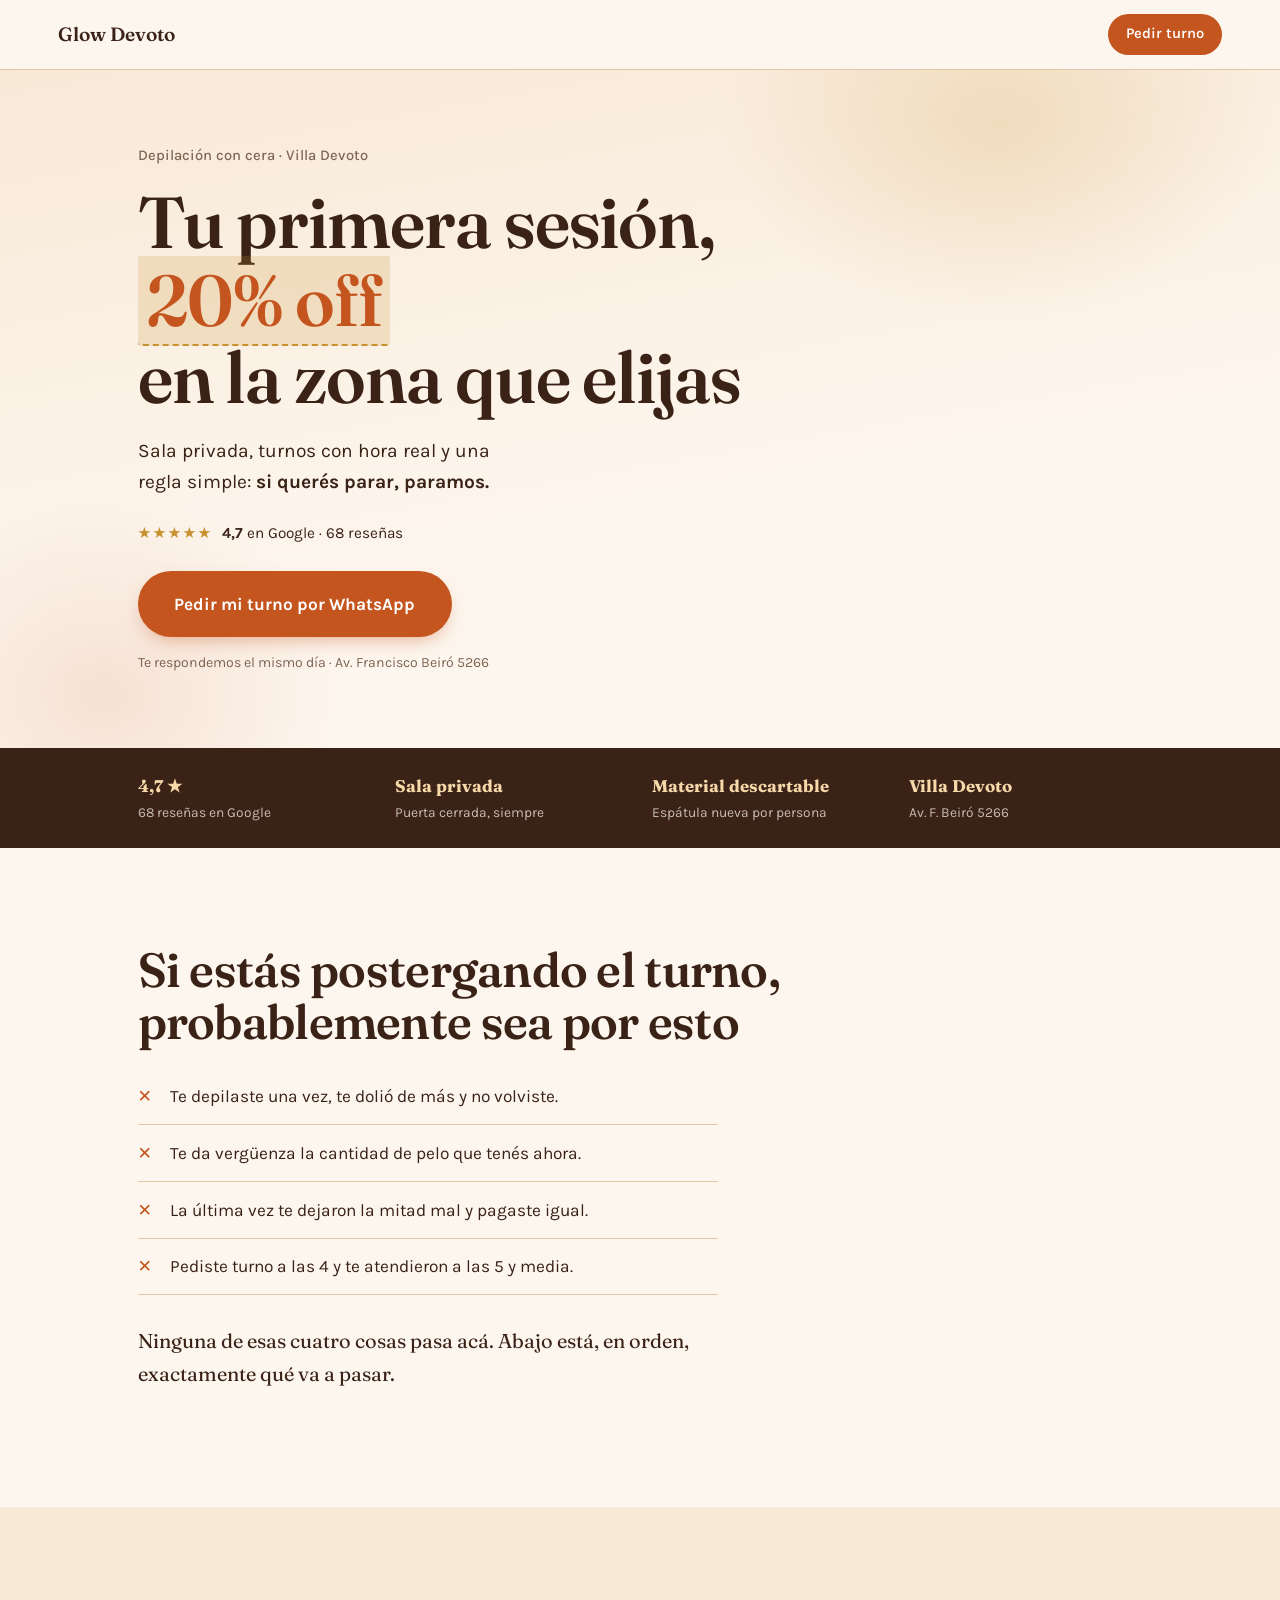
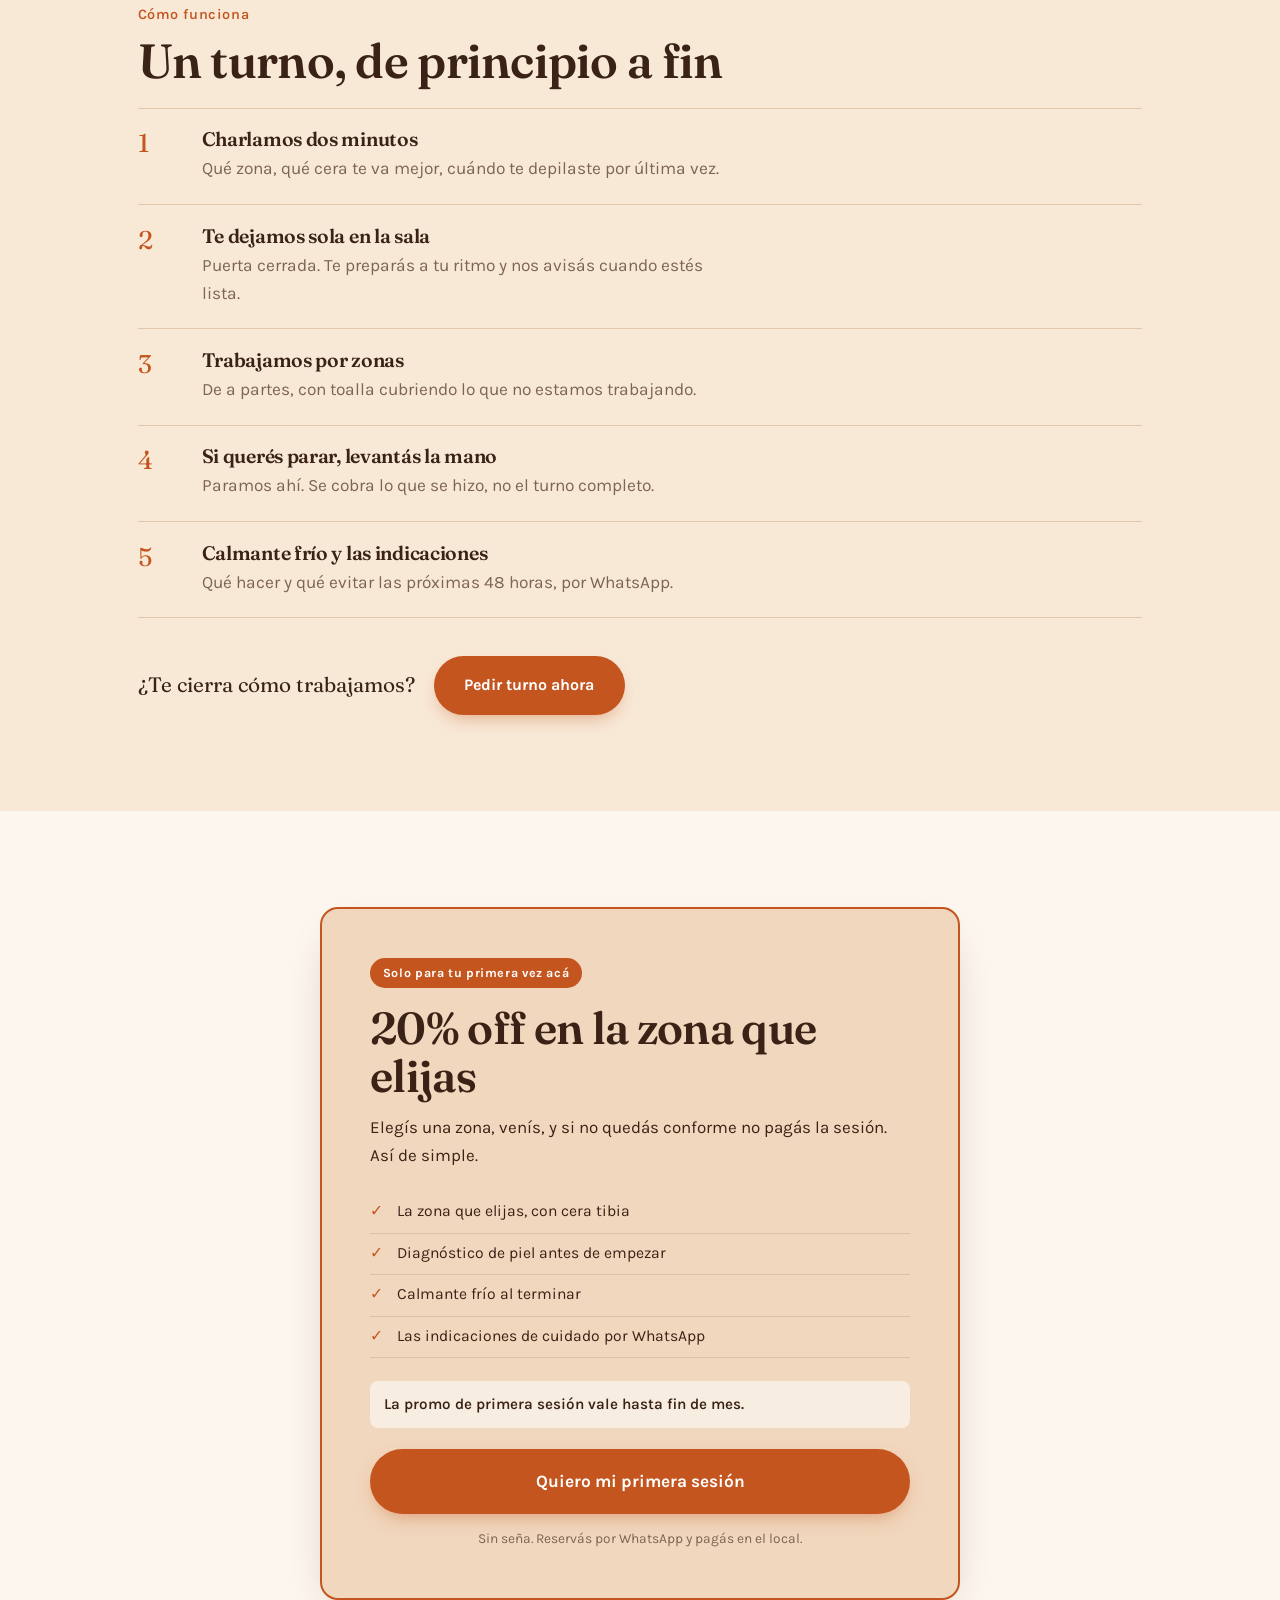
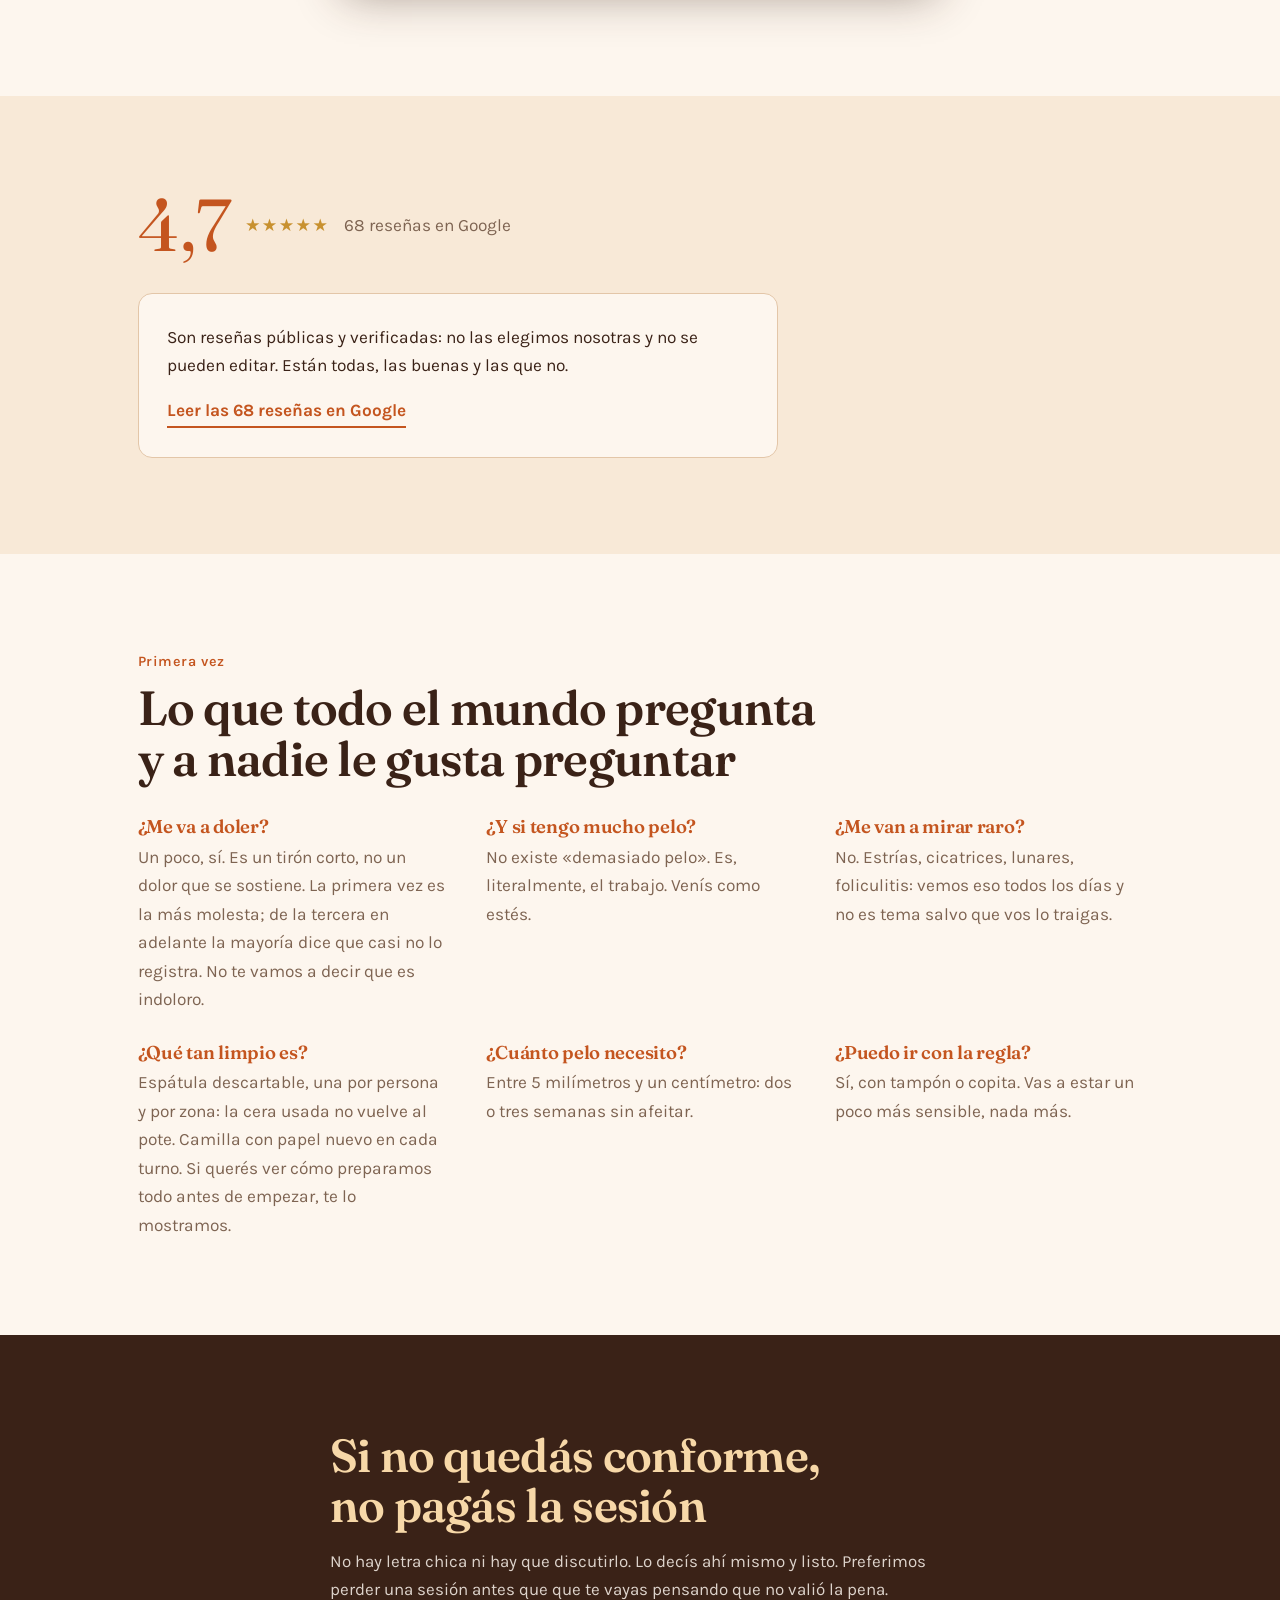
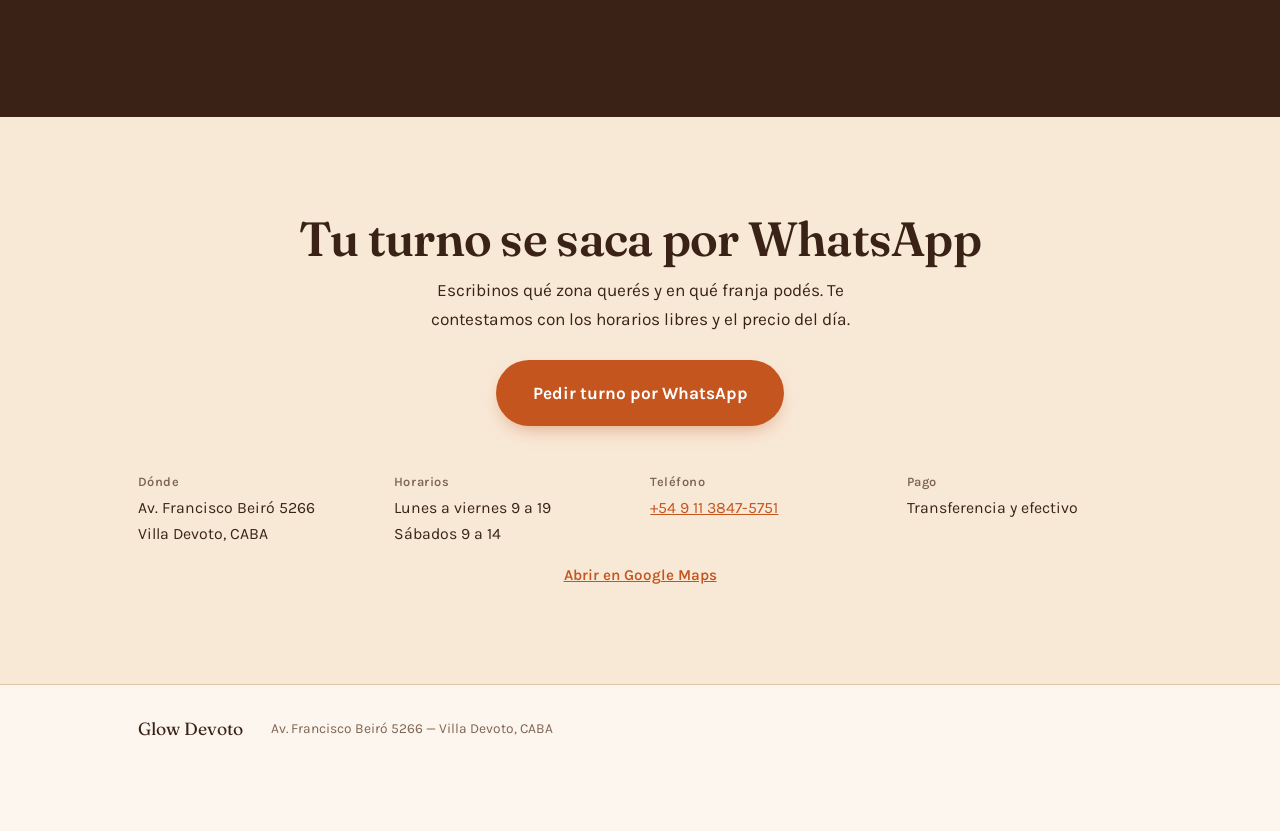
==== commit c37c8d1b: "Fill in the landing's pending placeholders Complete every [data-editar] field so the page can be pre" ====
--- a/glow-devoto/index.html
+++ b/glow-devoto/index.html
@@ -45,7 +45,7 @@
 
     <h1 class="hero__h1">
       Tu primera sesión,<br>
-      <span class="hero__hl" data-editar>20% off</span><br>
+      <span class="hero__hl">20% off</span><br>
       en la zona que elijas
     </h1>
 
@@ -69,7 +69,7 @@
   <ul class="trust__list">
     <li><strong>4,7 ★</strong><span>68 reseñas en Google</span></li>
     <li><strong>Sala privada</strong><span>Puerta cerrada, siempre</span></li>
-    <li><strong>Material descartable</strong><span data-editar>Confirmar con el local</span></li>
+    <li><strong>Material descartable</strong><span>Espátula nueva por persona</span></li>
     <li><strong>Villa Devoto</strong><span>Av. F. Beiró 5266</span></li>
   </ul>
 </section>
@@ -127,7 +127,7 @@
       <p class="offer__flag">Solo para tu primera vez acá</p>
 
       <h2 class="offer__h">
-        <span data-editar>20% off</span> en la zona que elijas
+        20% off en la zona que elijas
       </h2>
 
       <p class="offer__lede">Elegís una zona, venís, y si no quedás conforme
@@ -138,11 +138,10 @@
         <li>Diagnóstico de piel antes de empezar</li>
         <li>Calmante frío al terminar</li>
         <li>Las indicaciones de cuidado por WhatsApp</li>
-        <li data-editar>Agregar beneficio extra si lo hay</li>
       </ul>
 
-      <p class="offer__scarce" data-editar>
-        Escasez real: completar con los cupos que de verdad quedan esta semana
+      <p class="offer__scarce">
+        La promo de primera sesión vale hasta fin de mes.
       </p>
 
       <a class="cta cta--big cta--full" href="https://wa.me/5491138475751?text=Hola%20Glow%20Devoto%2C%20quiero%20la%20promo%20de%20primera%20sesi%C3%B3n." target="_blank" rel="noopener">
@@ -162,13 +161,12 @@
       <span class="proof__count">68 reseñas en Google</span>
     </div>
 
-    <div class="proof__grid">
-      <blockquote class="quote reveal" data-editar>
-        <p>Pegar acá una reseña real de Google.</p><cite>Nombre, mes</cite></blockquote>
-      <blockquote class="quote reveal" data-editar>
-        <p>Pegar acá una segunda reseña real.</p><cite>Nombre, mes</cite></blockquote>
-      <blockquote class="quote reveal" data-editar>
-        <p>Pegar acá una tercera reseña real.</p><cite>Nombre, mes</cite></blockquote>
+    <div class="proof__cta">
+      <p>Son reseñas públicas y verificadas: no las elegimos nosotras y no se pueden
+        editar. Están todas, las buenas y las que no.</p>
+      <a class="proof__link" href="https://www.google.com/maps/search/?api=1&query=Glow+Devoto+Av.+Francisco+Beir%C3%B3+5266,+C1419+CABA" target="_blank" rel="noopener">
+        Leer las 68 reseñas en Google
+      </a>
     </div>
   </div>
 </section>
@@ -190,7 +188,9 @@
         <p>No. Estrías, cicatrices, lunares, foliculitis: vemos eso todos los días y no es tema
           salvo que vos lo traigas.</p></article>
       <article class="qa reveal"><h3>¿Qué tan limpio es?</h3>
-        <p data-editar>Confirmar el protocolo real con el local antes de publicar.</p></article>
+        <p>Espátula descartable, una por persona y por zona: la cera usada no vuelve
+          al pote. Camilla con papel nuevo en cada turno. Si querés ver cómo preparamos
+          todo antes de empezar, te lo mostramos.</p></article>
       <article class="qa reveal"><h3>¿Cuánto pelo necesito?</h3>
         <p>Entre 5 milímetros y un centímetro: dos o tres semanas sin afeitar.</p></article>
       <article class="qa reveal"><h3>¿Puedo ir con la regla?</h3>
@@ -205,7 +205,6 @@
     <h2 class="guar__h">Si no quedás conforme,<br>no pagás la sesión</h2>
     <p>No hay letra chica ni hay que discutirlo. Lo decís ahí mismo y listo. Preferimos perder
       una sesión antes que que te vayas pensando que no valió la pena.</p>
-    <p class="guar__note" data-editar>Confirmar esta garantía con el local antes de publicar.</p>
   </div>
 </section>
 
@@ -222,7 +221,7 @@
 
     <dl class="close__dl reveal">
       <div><dt>Dónde</dt><dd>Av. Francisco Beiró 5266<br>Villa Devoto, CABA</dd></div>
-      <div><dt>Horarios</dt><dd data-editar>A confirmar</dd></div>
+      <div><dt>Horarios</dt><dd>Lunes a viernes 9 a 19<br>Sábados 9 a 14</dd></div>
       <div><dt>Teléfono</dt><dd><a href="tel:+5491138475751">+54 9 11 3847-5751</a></dd></div>
       <div><dt>Pago</dt><dd>Transferencia y efectivo</dd></div>
     </dl>
@@ -235,7 +234,6 @@
   <div class="wrap foot__in">
     <span class="foot__mark">Glow Devoto</span>
     <span>Av. Francisco Beiró 5266 — Villa Devoto, CABA</span>
-    <a href="#" data-editar>Instagram</a>
   </div>
 </footer>
 
--- a/glow-devoto/styles.css
+++ b/glow-devoto/styles.css
@@ -187,13 +187,15 @@
 .proof__score{display:flex;align-items:center;gap:.9rem;flex-wrap:wrap;margin-bottom:2.2rem;}
 .proof__big{font-family:var(--serif);font-size:clamp(3rem,8vw,4.6rem);line-height:.9;color:var(--accent);}
 .proof__count{color:var(--muted);}
-.proof__grid{display:grid;grid-template-columns:repeat(auto-fit,minmax(15rem,1fr));gap:1.2rem;}
-.quote{
-  margin:0;background:var(--cream);border-radius:12px;
-  padding:1.2rem 1.3rem;border:1px solid var(--line);
-}
-.quote p{font-style:italic;margin:0 0 .6rem;}
-.quote cite{font-style:normal;font-weight:600;font-size:.88rem;color:var(--muted);}
+.proof__cta{
+  background:var(--cream);border:1px solid var(--line);border-radius:14px;
+  padding:clamp(1.2rem,3.5vw,1.8rem);max-width:40rem;
+}
+.proof__cta p{margin:0 0 1rem;}
+.proof__link{
+  display:inline-block;text-decoration:none;font-weight:700;color:var(--accent);
+  border-bottom:2px solid var(--accent);padding-bottom:.1rem;
+}
 
 /* ───────── 7. FAQ ───────── */
 .faq__grid{display:grid;grid-template-columns:repeat(auto-fit,minmax(17rem,1fr));gap:1.8rem 2.6rem;margin-top:2rem;}
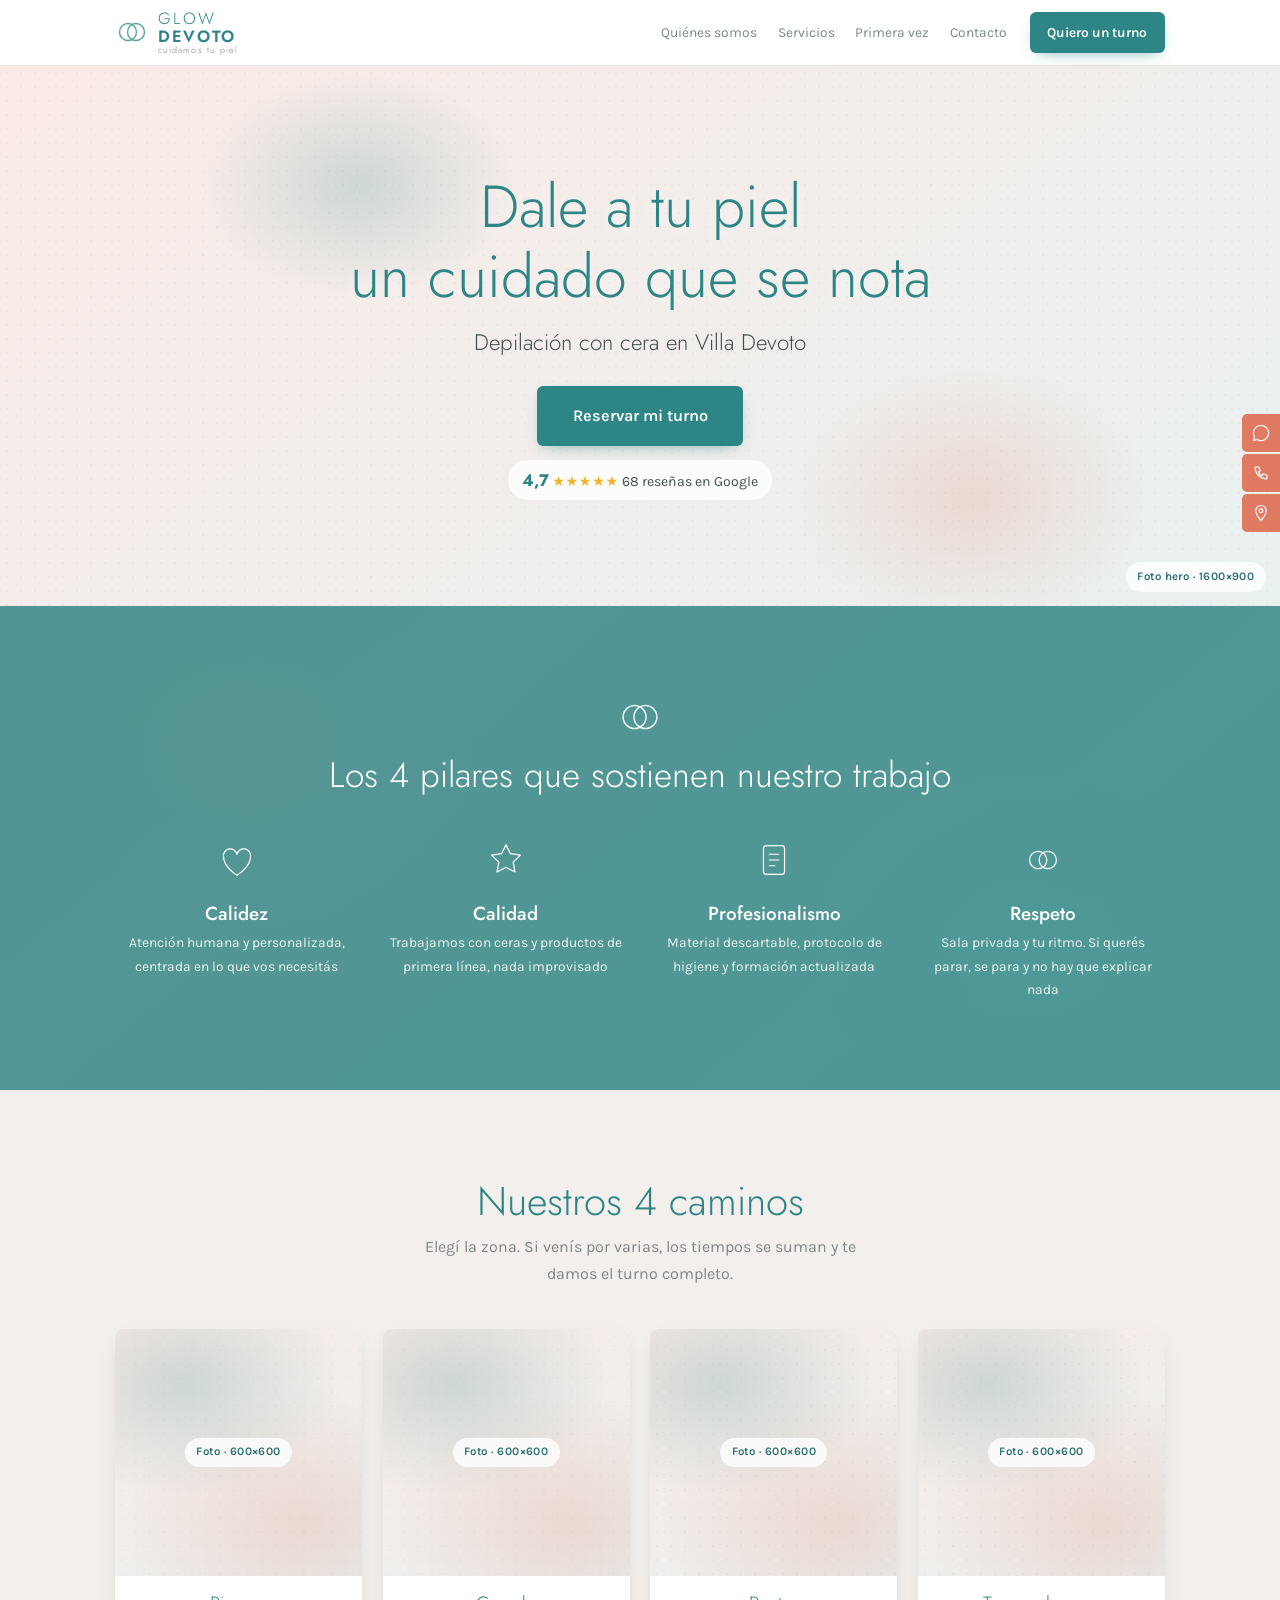
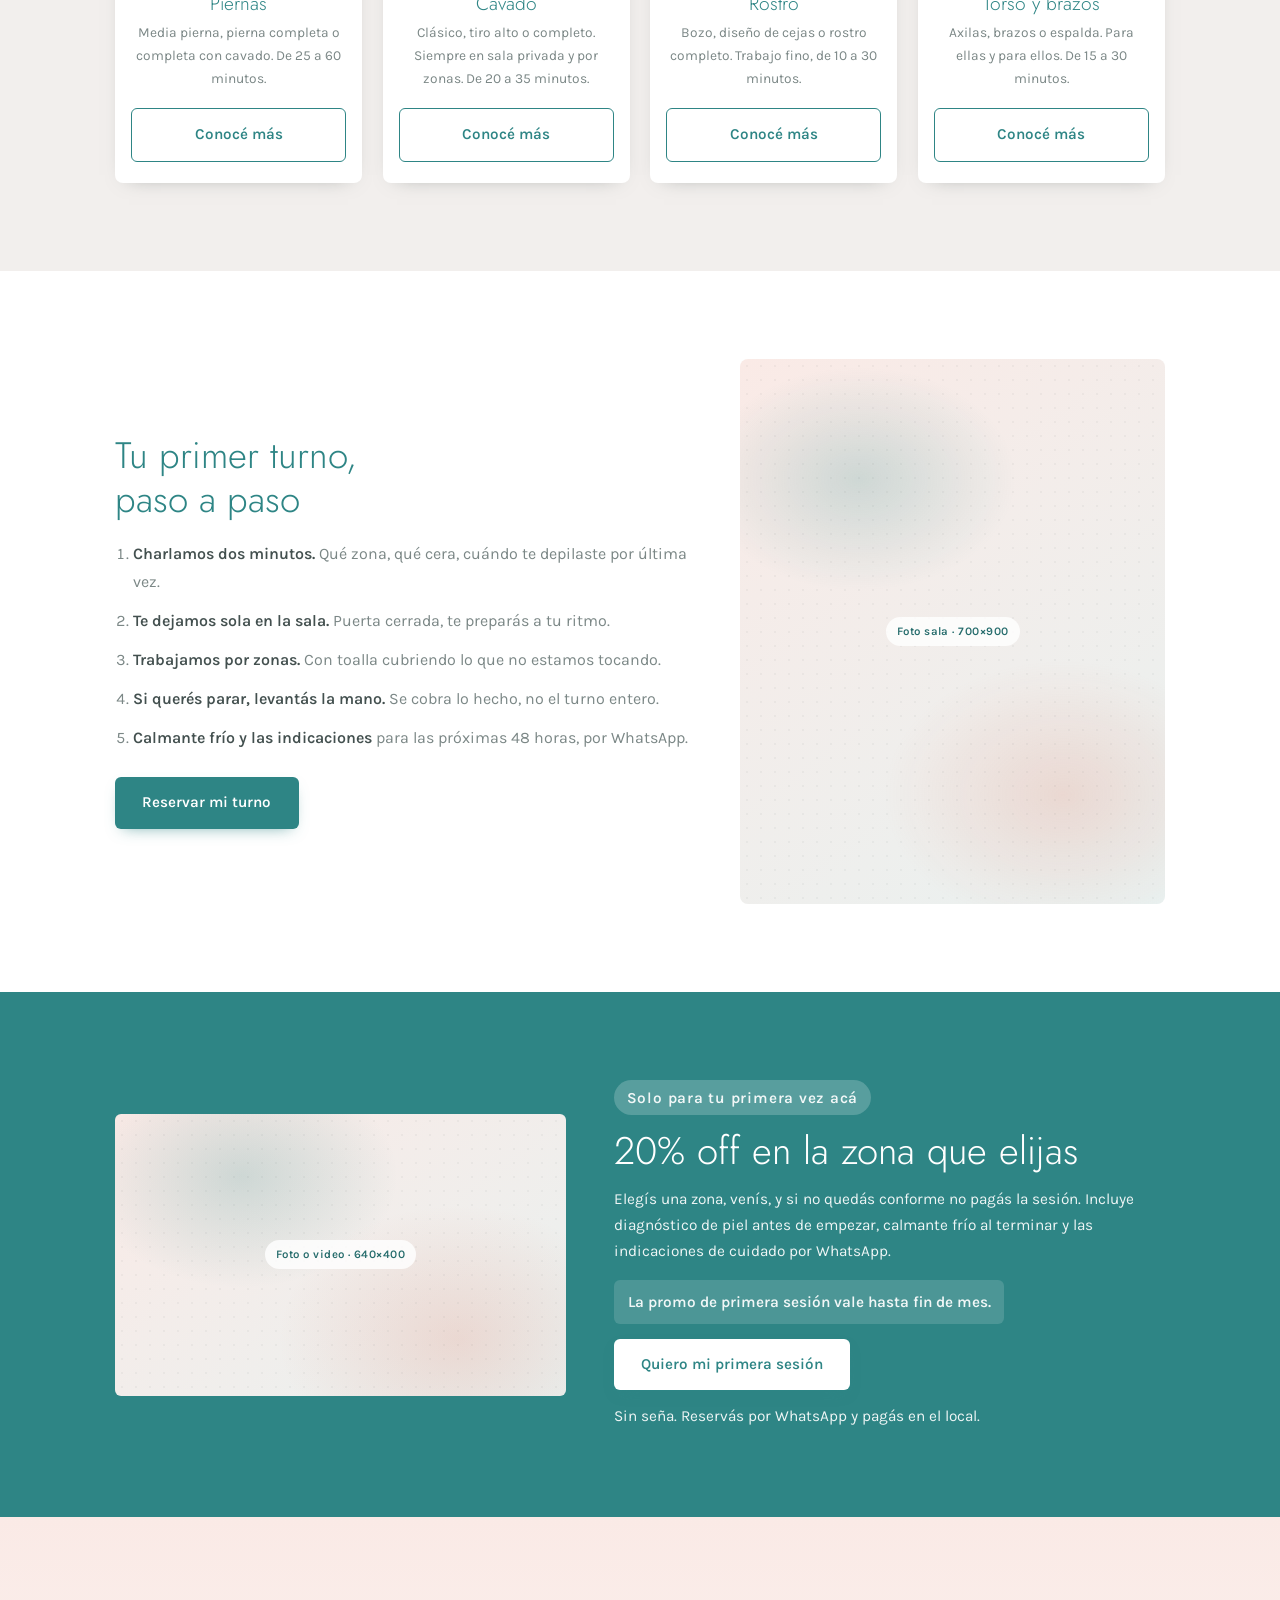
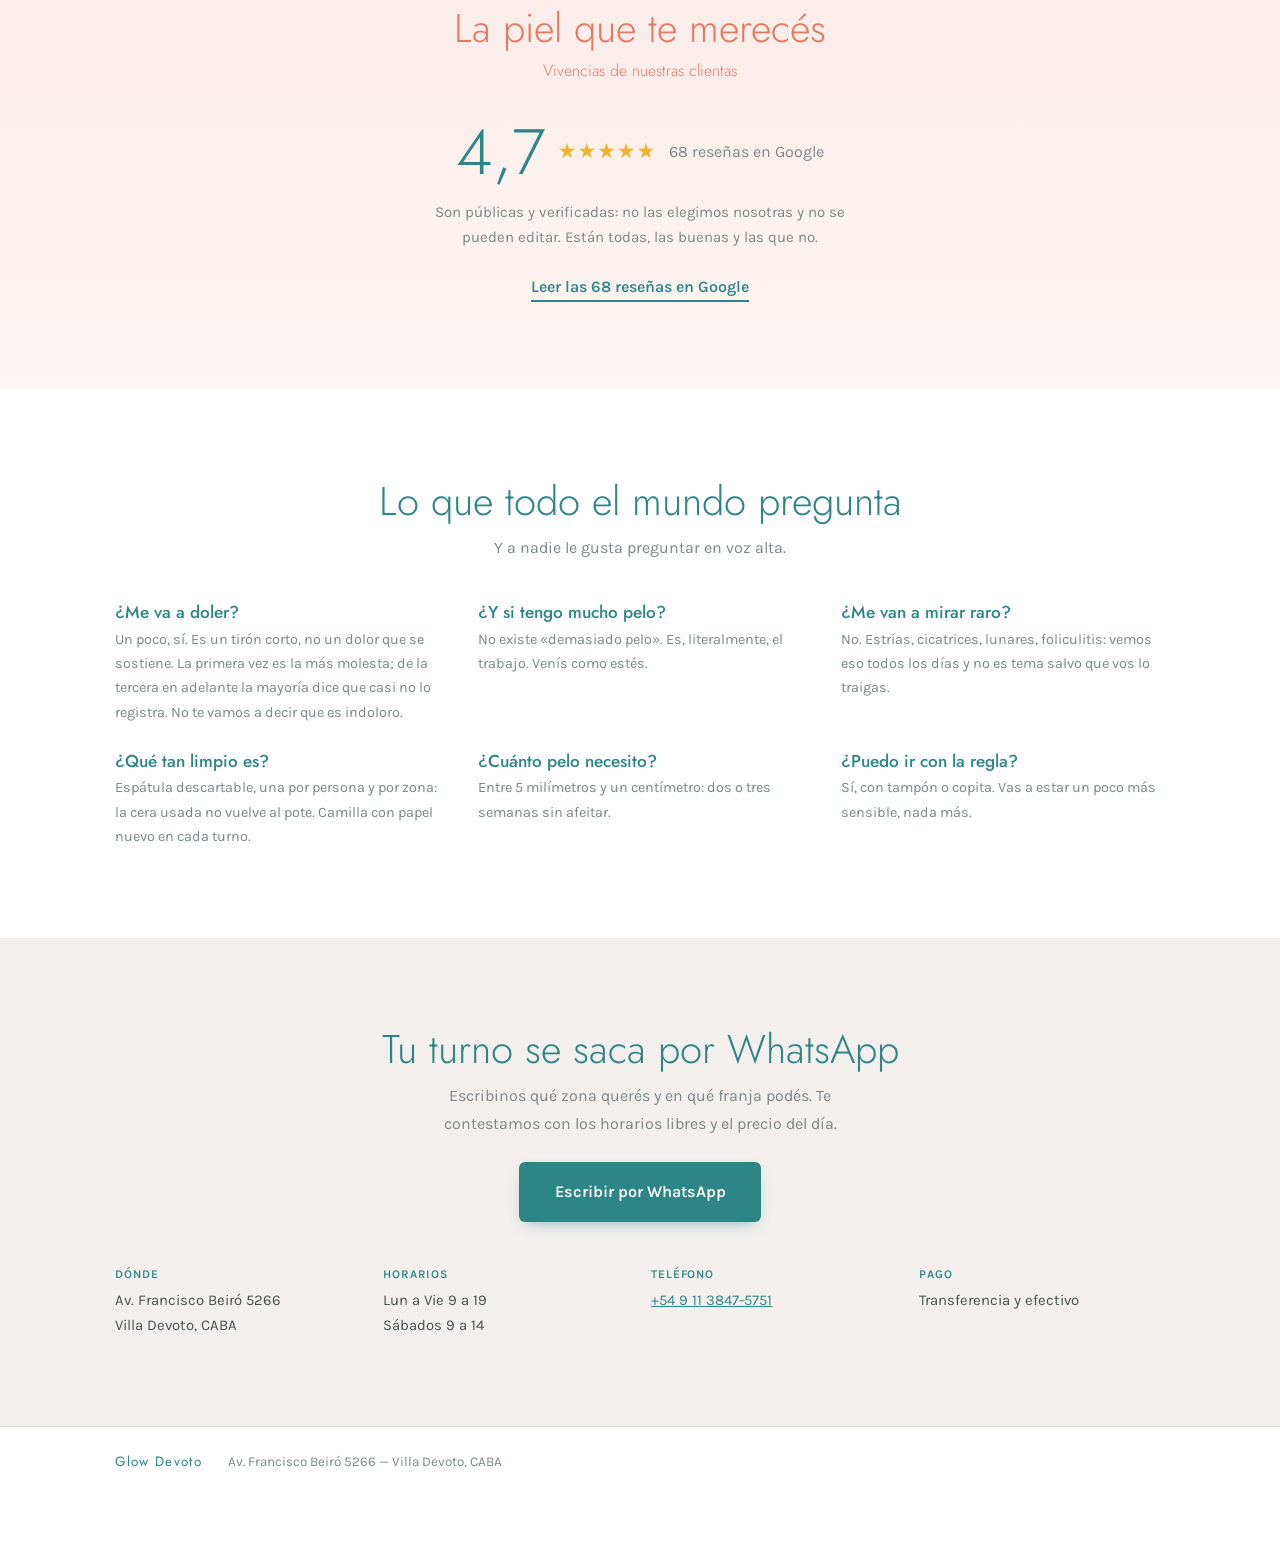
==== commit 43356478: "Restyle the landing after the ALL.ALBA reference Replace the warm terracotta design with the visual " ====
--- a/glow-devoto/index.html
+++ b/glow-devoto/index.html
@@ -3,247 +3,230 @@
 <head>
 <meta charset="utf-8">
 <meta name="viewport" content="width=device-width, initial-scale=1">
-<title>Glow Devoto — Depilación con cera en Villa Devoto | Primera sesión con descuento</title>
-<meta name="description" content="Depilación con cera en Av. Francisco Beiró 5266, Villa Devoto. 4,7 ★ en Google. Sala privada, turnos con hora real. Pedí tu turno por WhatsApp.">
-<meta name="theme-color" content="#fdf6ee">
-
+<title>Glow Devoto — Depilación con cera en Villa Devoto</title>
+<meta name="description" content="Depilación con cera en Av. Francisco Beiró 5266, Villa Devoto. 4,7 ★ en Google. Sala privada y turnos con hora real.">
+<meta name="theme-color" content="#2e8585">
 <meta property="og:type" content="website">
 <meta property="og:title" content="Glow Devoto — Depilación con cera en Villa Devoto">
-<meta property="og:description" content="4,7 ★ en Google. Sala privada y turnos con hora real. Primera sesión con descuento.">
-<meta property="og:locale" content="es_AR">
-
+<meta property="og:description" content="4,7 ★ en Google. Sala privada, turnos con hora real.">
 <link rel="preconnect" href="https://fonts.googleapis.com">
 <link rel="preconnect" href="https://fonts.gstatic.com" crossorigin>
-<link href="https://fonts.googleapis.com/css2?family=Fraunces:ital,opsz,wght@0,9..144,400;0,9..144,600;1,9..144,400&family=Karla:wght@300;400;500;600;700&display=swap" rel="stylesheet">
-<link rel="stylesheet" href="styles.css?v=20261112b">
-
+<link href="https://fonts.googleapis.com/css2?family=Jost:wght@300;400;500;600&family=Karla:wght@300;400;500;600&display=swap" rel="stylesheet">
+<link rel="stylesheet" href="styles.css?v=20261112c">
 <script type="application/ld+json">
-{
-  "@context":"https://schema.org","@type":"HealthAndBeautyBusiness",
-  "name":"Glow Devoto","description":"Depilación con cera en Villa Devoto, CABA.",
-  "address":{"@type":"PostalAddress","streetAddress":"Av. Francisco Beiró 5266",
-    "addressLocality":"Villa Devoto","addressRegion":"CABA","postalCode":"C1419","addressCountry":"AR"},
-  "telephone":"+5491138475751",
-  "aggregateRating":{"@type":"AggregateRating","ratingValue":"4.7","reviewCount":"68"}
-}
+{"@context":"https://schema.org","@type":"HealthAndBeautyBusiness","name":"Glow Devoto",
+"address":{"@type":"PostalAddress","streetAddress":"Av. Francisco Beiró 5266","addressLocality":"Villa Devoto","addressRegion":"CABA","postalCode":"C1419","addressCountry":"AR"},
+"telephone":"+5491138475751","aggregateRating":{"@type":"AggregateRating","ratingValue":"4.7","reviewCount":"68"}}
 </script>
 </head>
 <body>
-
-<a class="skip" href="#oferta">Saltar a la oferta</a>
-
-<!-- Nav mínima: sin menú que compita con el CTA -->
-<header class="bar">
-  <span class="bar__mark">Glow Devoto</span>
-  <a class="bar__cta" href="https://wa.me/5491138475751?text=Hola%20Glow%20Devoto%2C%20quiero%20mi%20turno." target="_blank" rel="noopener">Pedir turno</a>
+<a class="skip" href="#servicios">Saltar al contenido</a>
+
+<!-- ═══ NAV ═══ -->
+<header class="nav">
+  <div class="nav__in">
+    <a class="logo" href="#top">
+      <svg viewBox="0 0 34 34" aria-hidden="true"><circle cx="13" cy="17" r="8.5"/><circle cx="21" cy="17" r="8.5"/></svg>
+      <span class="logo__t">GLOW<b>DEVOTO</b><em>cuidamos tu piel</em></span>
+    </a>
+    <nav class="nav__menu" aria-label="Principal">
+      <a href="#pilares">Quiénes somos</a>
+      <a href="#servicios">Servicios</a>
+      <a href="#primera">Primera vez</a>
+      <a href="#contacto">Contacto</a>
+    </nav>
+    <a class="btn btn--sm" href="https://wa.me/5491138475751?text=Hola%20Glow%20Devoto%2C%20quiero%20un%20turno." target="_blank" rel="noopener">Quiero un turno</a>
+  </div>
 </header>
 
-<!-- ═══════════ 1. HERO — oferta + prueba + botón en una pantalla ═══════════ -->
-<section class="hero">
-  <div class="hero__wrap">
-    <p class="hero__loc">Depilación con cera · Villa Devoto</p>
-
-    <h1 class="hero__h1">
-      Tu primera sesión,<br>
-      <span class="hero__hl">20% off</span><br>
-      en la zona que elijas
-    </h1>
-
-    <p class="hero__sub">Sala privada, turnos con hora real y una regla simple:
-      <strong>si querés parar, paramos.</strong></p>
-
-    <div class="hero__proof">
-      <span class="stars" aria-hidden="true">★★★★★</span>
-      <span><strong>4,7</strong> en Google · 68 reseñas</span>
-    </div>
-
-    <a class="cta cta--big" href="https://wa.me/5491138475751?text=Hola%20Glow%20Devoto%2C%20quiero%20mi%20primera%20sesi%C3%B3n%20con%20descuento." target="_blank" rel="noopener">
-      Pedir mi turno por WhatsApp
-    </a>
-    <p class="hero__micro">Te respondemos el mismo día · Av. Francisco Beiró 5266</p>
-  </div>
-</section>
-
-<!-- ═══════════ 2. BARRA DE CONFIANZA ═══════════ -->
-<section class="trust">
-  <ul class="trust__list">
-    <li><strong>4,7 ★</strong><span>68 reseñas en Google</span></li>
-    <li><strong>Sala privada</strong><span>Puerta cerrada, siempre</span></li>
-    <li><strong>Material descartable</strong><span>Espátula nueva por persona</span></li>
-    <li><strong>Villa Devoto</strong><span>Av. F. Beiró 5266</span></li>
-  </ul>
-</section>
-
-<!-- ═══════════ 3. PROBLEMA ═══════════ -->
-<section class="prob">
-  <div class="wrap">
-    <h2 class="h2 reveal">Si estás postergando el turno,<br>probablemente sea por esto</h2>
-    <ul class="prob__list">
-      <li class="reveal">Te depilaste una vez, te dolió de más y no volviste.</li>
-      <li class="reveal">Te da vergüenza la cantidad de pelo que tenés ahora.</li>
-      <li class="reveal">La última vez te dejaron la mitad mal y pagaste igual.</li>
-      <li class="reveal">Pediste turno a las 4 y te atendieron a las 5 y media.</li>
+<!-- Columna social flotante -->
+<aside class="rail" aria-label="Contacto rápido">
+  <a href="https://wa.me/5491138475751" target="_blank" rel="noopener" title="WhatsApp"><svg viewBox="0 0 24 24" aria-hidden="true"><path d="M12 2a10 10 0 0 0-8.6 15.1L2 22l5-1.4A10 10 0 1 0 12 2z"/></svg><span class="sr">WhatsApp</span></a>
+  <a href="tel:+5491138475751" title="Llamar"><svg viewBox="0 0 24 24" aria-hidden="true"><path d="M5 4h4l2 5-2.5 1.5a11 11 0 0 0 5 5L15 13l5 2v4a1 1 0 0 1-1 1A16 16 0 0 1 4 5a1 1 0 0 1 1-1z"/></svg><span class="sr">Llamar</span></a>
+  <a href="https://www.google.com/maps/search/?api=1&query=Av.+Francisco+Beir%C3%B3+5266,+C1419+CABA" target="_blank" rel="noopener" title="Cómo llegar"><svg viewBox="0 0 24 24" aria-hidden="true"><path d="M12 2a7 7 0 0 0-7 7c0 5 7 13 7 13s7-8 7-13a7 7 0 0 0-7-7z"/><circle cx="12" cy="9" r="2.5"/></svg><span class="sr">Mapa</span></a>
+</aside>
+
+<!-- ═══ 1. HERO ═══ -->
+<section class="hero" id="top">
+  <div class="ph ph--hero" role="img" aria-label="Foto del espacio de Glow Devoto">
+    <span class="ph__tag">Foto hero · 1600×900</span>
+  </div>
+  <div class="hero__copy">
+    <h1>Dale a tu piel<br>un cuidado que se nota</h1>
+    <p class="hero__sub">Depilación con cera en Villa Devoto</p>
+    <div class="hero__row">
+      <a class="btn btn--big" href="https://wa.me/5491138475751?text=Hola%20Glow%20Devoto%2C%20quiero%20mi%20primera%20sesi%C3%B3n." target="_blank" rel="noopener">Reservar mi turno</a>
+      <span class="hero__rate"><b>4,7</b> <i class="st">★★★★★</i> 68 reseñas en Google</span>
+    </div>
+  </div>
+</section>
+
+<!-- ═══ 2. PILARES ═══ -->
+<section class="pil" id="pilares">
+  <div class="pil__bg" aria-hidden="true"></div>
+  <div class="wrap">
+    <div class="pil__mark" aria-hidden="true">
+      <svg viewBox="0 0 34 34"><circle cx="13" cy="17" r="8.5"/><circle cx="21" cy="17" r="8.5"/></svg>
+    </div>
+    <h2 class="pil__h">Los 4 pilares que sostienen nuestro trabajo</h2>
+
+    <ul class="pil__grid">
+      <li class="reveal">
+        <svg class="ico" viewBox="0 0 48 48" aria-hidden="true"><path d="M24 40S10 31 10 21a7 7 0 0 1 14-3 7 7 0 0 1 14 3c0 10-14 19-14 19z"/></svg>
+        <h3>Calidez</h3>
+        <p>Atención humana y personalizada, centrada en lo que vos necesitás</p>
+      </li>
+      <li class="reveal">
+        <svg class="ico" viewBox="0 0 48 48" aria-hidden="true"><path d="M24 8l4.6 9.4 10.4 1.5-7.5 7.3 1.8 10.3L24 31.6l-9.3 4.9 1.8-10.3-7.5-7.3 10.4-1.5z"/></svg>
+        <h3>Calidad</h3>
+        <p>Trabajamos con ceras y productos de primera línea, nada improvisado</p>
+      </li>
+      <li class="reveal">
+        <svg class="ico" viewBox="0 0 48 48" aria-hidden="true"><rect x="13" y="9" width="22" height="30" rx="3"/><path d="M19 18h10M19 24h10M19 30h6"/></svg>
+        <h3>Profesionalismo</h3>
+        <p>Material descartable, protocolo de higiene y formación actualizada</p>
+      </li>
+      <li class="reveal">
+        <svg class="ico" viewBox="0 0 48 48" aria-hidden="true"><circle cx="19" cy="24" r="9"/><circle cx="29" cy="24" r="9"/></svg>
+        <h3>Respeto</h3>
+        <p>Sala privada y tu ritmo. Si querés parar, se para y no hay que explicar nada</p>
+      </li>
     </ul>
-    <p class="prob__turn reveal">Ninguna de esas cuatro cosas pasa acá. Abajo está, en orden,
-      exactamente qué va a pasar.</p>
-  </div>
-</section>
-
-<!-- ═══════════ 4. SOLUCIÓN ═══════════ -->
-<section class="steps" id="como-es">
-  <div class="wrap">
-    <p class="kick reveal">Cómo funciona</p>
-    <h2 class="h2 reveal">Un turno, de principio a fin</h2>
-
-    <ol class="steps__list">
-      <li class="step reveal"><span class="step__n">1</span>
-        <h3>Charlamos dos minutos</h3>
-        <p>Qué zona, qué cera te va mejor, cuándo te depilaste por última vez.</p></li>
-      <li class="step reveal"><span class="step__n">2</span>
-        <h3>Te dejamos sola en la sala</h3>
-        <p>Puerta cerrada. Te preparás a tu ritmo y nos avisás cuando estés lista.</p></li>
-      <li class="step reveal"><span class="step__n">3</span>
-        <h3>Trabajamos por zonas</h3>
-        <p>De a partes, con toalla cubriendo lo que no estamos trabajando.</p></li>
-      <li class="step reveal"><span class="step__n">4</span>
-        <h3>Si querés parar, levantás la mano</h3>
-        <p>Paramos ahí. Se cobra lo que se hizo, no el turno completo.</p></li>
-      <li class="step reveal"><span class="step__n">5</span>
-        <h3>Calmante frío y las indicaciones</h3>
-        <p>Qué hacer y qué evitar las próximas 48 horas, por WhatsApp.</p></li>
-    </ol>
-
-    <div class="mid-cta reveal">
-      <p>¿Te cierra cómo trabajamos?</p>
-      <a class="cta" href="https://wa.me/5491138475751?text=Hola%20Glow%20Devoto%2C%20quiero%20mi%20turno." target="_blank" rel="noopener">Pedir turno ahora</a>
-    </div>
-  </div>
-</section>
-
-<!-- ═══════════ 5. LA OFERTA ═══════════ -->
-<section class="offer" id="oferta">
-  <div class="wrap">
-    <div class="offer__box reveal">
-      <p class="offer__flag">Solo para tu primera vez acá</p>
-
-      <h2 class="offer__h">
-        20% off en la zona que elijas
-      </h2>
-
-      <p class="offer__lede">Elegís una zona, venís, y si no quedás conforme
-        no pagás la sesión. Así de simple.</p>
-
-      <ul class="offer__inc">
-        <li>La zona que elijas, con cera tibia</li>
-        <li>Diagnóstico de piel antes de empezar</li>
-        <li>Calmante frío al terminar</li>
-        <li>Las indicaciones de cuidado por WhatsApp</li>
-      </ul>
-
-      <p class="offer__scarce">
-        La promo de primera sesión vale hasta fin de mes.
-      </p>
-
-      <a class="cta cta--big cta--full" href="https://wa.me/5491138475751?text=Hola%20Glow%20Devoto%2C%20quiero%20la%20promo%20de%20primera%20sesi%C3%B3n." target="_blank" rel="noopener">
-        Quiero mi primera sesión
-      </a>
-      <p class="offer__fine">Sin seña. Reservás por WhatsApp y pagás en el local.</p>
-    </div>
-  </div>
-</section>
-
-<!-- ═══════════ 6. PRUEBA SOCIAL ═══════════ -->
-<section class="proof">
-  <div class="wrap">
-    <div class="proof__score reveal">
-      <span class="proof__big">4,7</span>
-      <span class="stars" aria-hidden="true">★★★★★</span>
-      <span class="proof__count">68 reseñas en Google</span>
-    </div>
-
-    <div class="proof__cta">
-      <p>Son reseñas públicas y verificadas: no las elegimos nosotras y no se pueden
-        editar. Están todas, las buenas y las que no.</p>
-      <a class="proof__link" href="https://www.google.com/maps/search/?api=1&query=Glow+Devoto+Av.+Francisco+Beir%C3%B3+5266,+C1419+CABA" target="_blank" rel="noopener">
-        Leer las 68 reseñas en Google
-      </a>
-    </div>
-  </div>
-</section>
-
-<!-- ═══════════ 7. OBJECIONES ═══════════ -->
-<section class="faq" id="primera-vez">
-  <div class="wrap">
-    <p class="kick reveal">Primera vez</p>
-    <h2 class="h2 reveal">Lo que todo el mundo pregunta<br>y a nadie le gusta preguntar</h2>
-
+  </div>
+</section>
+
+<!-- ═══ 3. SERVICIOS ═══ -->
+<section class="svc" id="servicios">
+  <div class="wrap">
+    <h2 class="h2c">Nuestros 4 caminos</h2>
+    <p class="subc">Elegí la zona. Si venís por varias, los tiempos se suman y te damos el turno completo.</p>
+
+    <div class="svc__grid">
+      <article class="card reveal">
+        <div class="ph ph--card" role="img" aria-label="Foto piernas"><span class="ph__tag">Foto · 600×600</span></div>
+        <h3>Piernas</h3>
+        <p>Media pierna, pierna completa o completa con cavado. De 25 a 60 minutos.</p>
+        <a class="btn btn--out" href="https://wa.me/5491138475751?text=Hola%2C%20quiero%20turno%20para%20piernas." target="_blank" rel="noopener">Conocé más</a>
+      </article>
+      <article class="card reveal">
+        <div class="ph ph--card" role="img" aria-label="Foto cavado"><span class="ph__tag">Foto · 600×600</span></div>
+        <h3>Cavado</h3>
+        <p>Clásico, tiro alto o completo. Siempre en sala privada y por zonas. De 20 a 35 minutos.</p>
+        <a class="btn btn--out" href="https://wa.me/5491138475751?text=Hola%2C%20quiero%20turno%20para%20cavado." target="_blank" rel="noopener">Conocé más</a>
+      </article>
+      <article class="card reveal">
+        <div class="ph ph--card" role="img" aria-label="Foto rostro"><span class="ph__tag">Foto · 600×600</span></div>
+        <h3>Rostro</h3>
+        <p>Bozo, diseño de cejas o rostro completo. Trabajo fino, de 10 a 30 minutos.</p>
+        <a class="btn btn--out" href="https://wa.me/5491138475751?text=Hola%2C%20quiero%20turno%20para%20rostro." target="_blank" rel="noopener">Conocé más</a>
+      </article>
+      <article class="card reveal">
+        <div class="ph ph--card" role="img" aria-label="Foto torso y brazos"><span class="ph__tag">Foto · 600×600</span></div>
+        <h3>Torso y brazos</h3>
+        <p>Axilas, brazos o espalda. Para ellas y para ellos. De 15 a 30 minutos.</p>
+        <a class="btn btn--out" href="https://wa.me/5491138475751?text=Hola%2C%20quiero%20turno%20para%20torso%20o%20brazos." target="_blank" rel="noopener">Conocé más</a>
+      </article>
+    </div>
+  </div>
+</section>
+
+<!-- ═══ 4. CÓMO ES ═══ -->
+<section class="how">
+  <div class="wrap how__in">
+    <div class="how__txt">
+      <h2>Tu primer turno,<br>paso a paso</h2>
+      <ol class="how__list">
+        <li><b>Charlamos dos minutos.</b> Qué zona, qué cera, cuándo te depilaste por última vez.</li>
+        <li><b>Te dejamos sola en la sala.</b> Puerta cerrada, te preparás a tu ritmo.</li>
+        <li><b>Trabajamos por zonas.</b> Con toalla cubriendo lo que no estamos tocando.</li>
+        <li><b>Si querés parar, levantás la mano.</b> Se cobra lo hecho, no el turno entero.</li>
+        <li><b>Calmante frío y las indicaciones</b> para las próximas 48 horas, por WhatsApp.</li>
+      </ol>
+      <a class="btn" href="https://wa.me/5491138475751?text=Hola%2C%20quiero%20reservar%20un%20turno." target="_blank" rel="noopener">Reservar mi turno</a>
+    </div>
+    <div class="ph ph--tall" role="img" aria-label="Foto de la sala"><span class="ph__tag">Foto sala · 700×900</span></div>
+  </div>
+</section>
+
+<!-- ═══ 5. BANDA OFERTA ═══ -->
+<section class="band">
+  <div class="wrap band__in">
+    <div class="ph ph--vid" role="img" aria-label="Foto o video de presentación"><span class="ph__tag">Foto o video · 640×400</span></div>
+    <div class="band__txt">
+      <p class="band__flag">Solo para tu primera vez acá</p>
+      <h2>20% off en la zona que elijas</h2>
+      <p>Elegís una zona, venís, y si no quedás conforme no pagás la sesión. Incluye diagnóstico
+        de piel antes de empezar, calmante frío al terminar y las indicaciones de cuidado por
+        WhatsApp.</p>
+      <p class="band__scarce">La promo de primera sesión vale hasta fin de mes.</p>
+      <a class="btn btn--light" href="https://wa.me/5491138475751?text=Hola%2C%20quiero%20la%20promo%20de%20primera%20sesi%C3%B3n." target="_blank" rel="noopener">Quiero mi primera sesión</a>
+      <p class="band__fine">Sin seña. Reservás por WhatsApp y pagás en el local.</p>
+    </div>
+  </div>
+</section>
+
+<!-- ═══ 6. RESEÑAS ═══ -->
+<section class="rev">
+  <div class="wrap">
+    <h2 class="rev__h">La piel que te merecés</h2>
+    <p class="rev__sub">Vivencias de nuestras clientas</p>
+
+    <div class="rev__score">
+      <span class="rev__big">4,7</span>
+      <span class="st st--lg">★★★★★</span>
+      <span class="rev__n">68 reseñas en Google</span>
+    </div>
+    <p class="rev__note">Son públicas y verificadas: no las elegimos nosotras y no se pueden
+      editar. Están todas, las buenas y las que no.</p>
+    <a class="rev__link" href="https://www.google.com/maps/search/?api=1&query=Glow+Devoto+Av.+Francisco+Beir%C3%B3+5266,+C1419+CABA" target="_blank" rel="noopener">Leer las 68 reseñas en Google</a>
+  </div>
+</section>
+
+<!-- ═══ 7. PRIMERA VEZ ═══ -->
+<section class="faq" id="primera">
+  <div class="wrap">
+    <h2 class="h2c">Lo que todo el mundo pregunta</h2>
+    <p class="subc">Y a nadie le gusta preguntar en voz alta.</p>
     <div class="faq__grid">
-      <article class="qa reveal"><h3>¿Me va a doler?</h3>
-        <p>Un poco, sí. Es un tirón corto, no un dolor que se sostiene. La primera vez es la más
-          molesta; de la tercera en adelante la mayoría dice que casi no lo registra. No te vamos
-          a decir que es indoloro.</p></article>
-      <article class="qa reveal"><h3>¿Y si tengo mucho pelo?</h3>
-        <p>No existe «demasiado pelo». Es, literalmente, el trabajo. Venís como estés.</p></article>
-      <article class="qa reveal"><h3>¿Me van a mirar raro?</h3>
-        <p>No. Estrías, cicatrices, lunares, foliculitis: vemos eso todos los días y no es tema
-          salvo que vos lo traigas.</p></article>
-      <article class="qa reveal"><h3>¿Qué tan limpio es?</h3>
-        <p>Espátula descartable, una por persona y por zona: la cera usada no vuelve
-          al pote. Camilla con papel nuevo en cada turno. Si querés ver cómo preparamos
-          todo antes de empezar, te lo mostramos.</p></article>
-      <article class="qa reveal"><h3>¿Cuánto pelo necesito?</h3>
-        <p>Entre 5 milímetros y un centímetro: dos o tres semanas sin afeitar.</p></article>
-      <article class="qa reveal"><h3>¿Puedo ir con la regla?</h3>
-        <p>Sí, con tampón o copita. Vas a estar un poco más sensible, nada más.</p></article>
-    </div>
-  </div>
-</section>
-
-<!-- ═══════════ 8. REVERSIÓN DE RIESGO ═══════════ -->
-<section class="guar">
-  <div class="wrap guar__inner reveal">
-    <h2 class="guar__h">Si no quedás conforme,<br>no pagás la sesión</h2>
-    <p>No hay letra chica ni hay que discutirlo. Lo decís ahí mismo y listo. Preferimos perder
-      una sesión antes que que te vayas pensando que no valió la pena.</p>
-  </div>
-</section>
-
-<!-- ═══════════ 9. CIERRE ═══════════ -->
-<section class="close">
-  <div class="wrap close__inner">
-    <h2 class="close__h reveal">Tu turno se saca por WhatsApp</h2>
-    <p class="close__p reveal">Escribinos qué zona querés y en qué franja podés. Te contestamos
-      con los horarios libres y el precio del día.</p>
-
-    <a class="cta cta--big reveal" href="https://wa.me/5491138475751?text=Hola%20Glow%20Devoto%2C%20quiero%20mi%20turno." target="_blank" rel="noopener">
-      Pedir turno por WhatsApp
-    </a>
-
-    <dl class="close__dl reveal">
+      <article class="qa reveal"><h3>¿Me va a doler?</h3><p>Un poco, sí. Es un tirón corto, no un dolor que se sostiene. La primera vez es la más molesta; de la tercera en adelante la mayoría dice que casi no lo registra. No te vamos a decir que es indoloro.</p></article>
+      <article class="qa reveal"><h3>¿Y si tengo mucho pelo?</h3><p>No existe «demasiado pelo». Es, literalmente, el trabajo. Venís como estés.</p></article>
+      <article class="qa reveal"><h3>¿Me van a mirar raro?</h3><p>No. Estrías, cicatrices, lunares, foliculitis: vemos eso todos los días y no es tema salvo que vos lo traigas.</p></article>
+      <article class="qa reveal"><h3>¿Qué tan limpio es?</h3><p>Espátula descartable, una por persona y por zona: la cera usada no vuelve al pote. Camilla con papel nuevo en cada turno.</p></article>
+      <article class="qa reveal"><h3>¿Cuánto pelo necesito?</h3><p>Entre 5 milímetros y un centímetro: dos o tres semanas sin afeitar.</p></article>
+      <article class="qa reveal"><h3>¿Puedo ir con la regla?</h3><p>Sí, con tampón o copita. Vas a estar un poco más sensible, nada más.</p></article>
+    </div>
+  </div>
+</section>
+
+<!-- ═══ 8. CONTACTO ═══ -->
+<section class="cta2" id="contacto">
+  <div class="wrap cta2__in">
+    <h2>Tu turno se saca por WhatsApp</h2>
+    <p>Escribinos qué zona querés y en qué franja podés. Te contestamos con los horarios libres
+      y el precio del día.</p>
+    <a class="btn btn--big" href="https://wa.me/5491138475751?text=Hola%20Glow%20Devoto%2C%20quiero%20mi%20turno." target="_blank" rel="noopener">Escribir por WhatsApp</a>
+    <dl class="cta2__dl">
       <div><dt>Dónde</dt><dd>Av. Francisco Beiró 5266<br>Villa Devoto, CABA</dd></div>
-      <div><dt>Horarios</dt><dd>Lunes a viernes 9 a 19<br>Sábados 9 a 14</dd></div>
+      <div><dt>Horarios</dt><dd>Lun a Vie 9 a 19<br>Sábados 9 a 14</dd></div>
       <div><dt>Teléfono</dt><dd><a href="tel:+5491138475751">+54 9 11 3847-5751</a></dd></div>
       <div><dt>Pago</dt><dd>Transferencia y efectivo</dd></div>
     </dl>
-
-    <a class="close__map" href="https://www.google.com/maps/search/?api=1&query=Av.+Francisco+Beir%C3%B3+5266,+C1419+CABA" target="_blank" rel="noopener">Abrir en Google Maps</a>
   </div>
 </section>
 
 <footer class="foot">
   <div class="wrap foot__in">
-    <span class="foot__mark">Glow Devoto</span>
+    <span class="foot__m">Glow Devoto</span>
     <span>Av. Francisco Beiró 5266 — Villa Devoto, CABA</span>
   </div>
 </footer>
 
-<!-- Barra fija móvil, en zona del pulgar -->
 <nav class="dock" aria-label="Acciones rápidas">
-  <a class="dock__a dock__a--main" href="https://wa.me/5491138475751?text=Hola%20Glow%20Devoto%2C%20quiero%20mi%20turno." target="_blank" rel="noopener">Pedir turno</a>
+  <a class="dock__a dock__a--main" href="https://wa.me/5491138475751?text=Hola%2C%20quiero%20un%20turno." target="_blank" rel="noopener">Reservar turno</a>
   <a class="dock__a" href="tel:+5491138475751">Llamar</a>
   <a class="dock__a" href="https://www.google.com/maps/search/?api=1&query=Av.+Francisco+Beir%C3%B3+5266,+C1419+CABA" target="_blank" rel="noopener">Llegar</a>
 </nav>
 
-<script defer src="main.js?v=20261112b"></script>
+<script defer src="main.js?v=20261112c"></script>
 </body>
 </html>
--- a/glow-devoto/styles.css
+++ b/glow-devoto/styles.css
@@ -1,259 +1,218 @@
-/* ══════════════════════════════════════════════════════════
-   Glow Devoto — landing con embudo de ventas
-   Paleta cálida clara. Fraunces + Karla. Sin librerías.
-   ══════════════════════════════════════════════════════════ */
+/* ═══════════════════════════════════════════════════════
+   Glow Devoto — lenguaje visual tipo ALL.ALBA
+   Teal + rosa empolvado + coral. Claro, aireado, fotográfico.
+   ═══════════════════════════════════════════════════════ */
 
 :root{
-  --cream:#fdf6ee;      /* fondo principal */
-  --sand:#f8e9d7;       /* secciones alternas */
-  --clay:#f1d7bd;       /* cajas */
-  --line:#e3c6a8;
-
-  --ink:#3a2217;        /* texto */
-  --muted:#7e6452;
-  --accent:#c4551f;     /* CTA */
-  --accent-dk:#a34416;
-  --gold:#c8912f;
-  --wa:#1fa855;
-
-  --serif:"Fraunces",Georgia,serif;
+  --teal:#2e8585;  --teal-dk:#246b6b;  --teal-lt:#58a3a3;
+  --blush:#faeae6; --blush-2:#f3d8d1;
+  --coral:#e07a62;
+  --soft:#f2efed;  --white:#fff;
+  --ink:#43504f;   --ink-2:#7b8786;
+  --line:#e6e0dc;
+
+  --disp:"Jost",system-ui,sans-serif;
   --sans:"Karla",system-ui,sans-serif;
-  --gut:clamp(1.15rem,4.5vw,4rem);
-  --max:70rem;
-}
-
+  --gut:clamp(1.1rem,4vw,3.5rem);
+  --max:72rem;
+}
 *,*::before,*::after{box-sizing:border-box;}
 html{scroll-behavior:smooth;-webkit-text-size-adjust:100%;}
-
 body{
-  margin:0; background:var(--cream); color:var(--ink);
-  font-family:var(--sans); font-weight:400;
-  font-size:clamp(1rem,.96rem + .22vw,1.08rem); line-height:1.65;
-  -webkit-font-smoothing:antialiased; overflow-x:hidden;
-  padding-bottom:env(safe-area-inset-bottom);
-}
-
+  margin:0;background:var(--white);color:var(--ink);
+  font-family:var(--sans);font-size:clamp(.95rem,.92rem+.2vw,1.02rem);
+  line-height:1.7;-webkit-font-smoothing:antialiased;overflow-x:hidden;
+}
 .wrap{width:100%;max-width:var(--max);margin-inline:auto;padding-inline:var(--gut);}
-h1,h2,h3{font-family:var(--serif);font-weight:600;line-height:1.08;margin:0;letter-spacing:-.015em;}
-p{margin:0 0 1.05em;max-width:60ch;}
-strong{font-weight:700;}
+h1,h2,h3{font-family:var(--disp);font-weight:300;line-height:1.18;margin:0;}
+p{margin:0 0 1em;}
 a{color:inherit;}
-
-.skip{position:absolute;left:-9999px;background:var(--accent);color:#fff;padding:.7rem 1.1rem;}
+.sr{position:absolute;width:1px;height:1px;overflow:hidden;clip:rect(0 0 0 0);}
+.skip{position:absolute;left:-9999px;background:var(--teal);color:#fff;padding:.7rem 1.1rem;}
 .skip:focus{left:0;top:0;z-index:99;}
-:focus-visible{outline:2px solid var(--accent);outline-offset:3px;}
-
-.h2{font-size:clamp(1.9rem,4.6vw,3rem);margin:0 0 1.3rem;}
-.kick{color:var(--accent);font-weight:600;font-size:.9rem;letter-spacing:.04em;margin:0 0 .5rem;}
-section{padding-block:clamp(3.2rem,8vw,6rem);}
-
-/* Pendiente de confirmar con el negocio */
-[data-editar]{
-  background:rgba(200,145,47,.16);
-  border-bottom:1px dashed var(--gold);
-  border-radius:2px; padding:0 .18em;
-}
+:focus-visible{outline:2px solid var(--teal);outline-offset:3px;}
 
 .reveal{opacity:0;transform:translateY(14px);transition:opacity .6s ease,transform .6s cubic-bezier(.22,.61,.36,1);}
 .reveal.in{opacity:1;transform:none;}
 .reveal[data-split]{opacity:1;transform:none;}
 .no-js .reveal{opacity:1;transform:none;}
 
-.stars{color:var(--gold);letter-spacing:.08em;}
-
-/* ───────── CTA ───────── */
-.cta{
+.st{color:#f0b429;letter-spacing:.05em;font-style:normal;}
+.st--lg{font-size:1.3rem;}
+
+section{padding-block:clamp(3rem,7vw,5.5rem);}
+.h2c{font-size:clamp(1.7rem,4vw,2.5rem);text-align:center;color:var(--teal);margin:0 0 .5rem;}
+.subc{text-align:center;color:var(--ink-2);max-width:48ch;margin:0 auto 2.6rem;}
+
+/* ── Placeholders de foto ── */
+.ph{
+  position:relative;display:flex;align-items:center;justify-content:center;
+  background:
+    radial-gradient(14rem 10rem at 28% 22%, rgba(46,133,133,.20), transparent 70%),
+    radial-gradient(16rem 12rem at 76% 80%, rgba(224,122,98,.20), transparent 70%),
+    linear-gradient(145deg,var(--blush),#e9f1f0);
+  overflow:hidden;
+}
+.ph::after{
+  content:"";position:absolute;inset:0;
+  background-image:radial-gradient(rgba(67,80,79,.1) 1px,transparent 1px);
+  background-size:14px 14px;opacity:.5;
+}
+.ph__tag{
+  position:relative;z-index:1;font-family:var(--sans);font-size:.72rem;font-weight:600;
+  letter-spacing:.04em;color:var(--teal-dk);
+  background:rgba(255,255,255,.82);padding:.3rem .7rem;border-radius:100px;
+}
+
+/* ── Botones ── */
+.btn{
   display:inline-block;text-decoration:none;text-align:center;
-  background:var(--accent);color:#fff;font-weight:700;font-size:1rem;
-  padding:1rem 1.9rem;border-radius:100px;
-  box-shadow:0 8px 20px -8px rgba(196,85,31,.55);
-  transition:transform .2s,box-shadow .25s,background .25s;
-}
-.cta:hover{background:var(--accent-dk);transform:translateY(-2px);box-shadow:0 14px 28px -10px rgba(196,85,31,.6);}
-.cta--big{font-size:1.08rem;padding:1.15rem 2.3rem;}
-.cta--full{display:block;width:100%;}
-
-/* ───────── Barra superior ───────── */
-.bar{
-  position:sticky;top:0;z-index:40;
-  display:flex;align-items:center;gap:1rem;
-  padding:.85rem var(--gut);
-  background:rgba(253,246,238,.92);backdrop-filter:blur(10px);
-  border-bottom:1px solid var(--line);
-}
-.bar__mark{font-family:var(--serif);font-weight:600;font-size:1.2rem;}
-.bar__cta{
-  margin-left:auto;text-decoration:none;font-weight:600;font-size:.92rem;
-  background:var(--accent);color:#fff;padding:.55rem 1.15rem;border-radius:100px;
-}
-
-/* ───────── 1. HERO ───────── */
-.hero{
+  background:var(--teal);color:#fff;font-family:var(--sans);font-weight:600;font-size:.95rem;
+  padding:.8rem 1.7rem;border-radius:6px;
+  transition:background .25s,transform .2s,box-shadow .25s;
+  box-shadow:0 6px 16px -8px rgba(46,133,133,.7);
+}
+.btn:hover{background:var(--teal-dk);transform:translateY(-2px);}
+.btn--sm{padding:.55rem 1.1rem;font-size:.86rem;}
+.btn--big{padding:1rem 2.2rem;font-size:1.02rem;}
+.btn--out{background:transparent;color:var(--teal);border:1px solid var(--teal);box-shadow:none;}
+.btn--out:hover{background:var(--teal);color:#fff;}
+.btn--light{background:#fff;color:var(--teal);}
+.btn--light:hover{background:var(--blush);color:var(--teal-dk);}
+
+/* ── Nav ── */
+.nav{position:sticky;top:0;z-index:40;background:rgba(255,255,255,.95);backdrop-filter:blur(10px);border-bottom:1px solid var(--line);}
+.nav__in{display:flex;align-items:center;gap:1.4rem;max-width:var(--max);margin-inline:auto;padding:.6rem var(--gut);}
+.logo{display:flex;align-items:center;gap:.55rem;text-decoration:none;}
+.logo svg{width:34px;height:34px;fill:none;stroke:var(--teal-lt);stroke-width:1.4;}
+.logo__t{font-family:var(--disp);font-weight:300;font-size:1.02rem;letter-spacing:.14em;color:var(--teal);line-height:1.1;display:flex;flex-direction:column;}
+.logo__t b{font-weight:600;letter-spacing:.1em;}
+.logo__t em{font-style:normal;font-size:.56rem;letter-spacing:.12em;color:var(--ink-2);text-transform:lowercase;}
+.nav__menu{display:flex;gap:1.3rem;margin-left:auto;font-size:.86rem;}
+.nav__menu a{text-decoration:none;color:var(--ink-2);transition:color .2s;}
+.nav__menu a:hover{color:var(--teal);}
+
+/* ── Rail social ── */
+.rail{position:fixed;right:0;top:46%;z-index:35;display:flex;flex-direction:column;gap:2px;}
+.rail a{
+  width:38px;height:38px;display:grid;place-items:center;
+  background:var(--coral);color:#fff;border-radius:5px 0 0 5px;
+  transition:background .2s;
+}
+.rail a:hover{background:var(--teal);}
+.rail svg{width:18px;height:18px;fill:none;stroke:#fff;stroke-width:1.6;stroke-linejoin:round;}
+
+/* ── 1. Hero ── */
+.hero{position:relative;padding:0;}
+.ph--hero{min-height:clamp(23rem,60vh,34rem);}
+.ph--hero .ph__tag{position:absolute;bottom:.9rem;right:.9rem;}
+.hero__copy{
+  position:absolute;inset:0;display:flex;flex-direction:column;
+  align-items:center;justify-content:center;text-align:center;
+  padding:1.5rem var(--gut);
+}
+.hero h1{font-size:clamp(2rem,5.6vw,3.7rem);color:var(--teal);text-shadow:0 2px 18px rgba(255,255,255,.75);}
+.hero__sub{font-family:var(--disp);font-weight:300;font-size:clamp(1rem,2.4vw,1.4rem);color:var(--ink);margin:.7rem 0 1.6rem;}
+.hero__row{display:flex;flex-direction:column;align-items:center;gap:.9rem;}
+.hero__rate{font-size:.88rem;color:var(--ink);background:rgba(255,255,255,.82);padding:.35rem .9rem;border-radius:100px;}
+.hero__rate b{font-family:var(--disp);font-size:1.05rem;color:var(--teal);}
+
+/* ── 2. Pilares ── */
+.pil{position:relative;color:#fff;isolation:isolate;}
+.pil__bg{
+  position:absolute;inset:0;z-index:-1;
   background:
-    radial-gradient(28rem 20rem at 78% 8%, rgba(200,145,47,.20), transparent 62%),
-    radial-gradient(24rem 20rem at 8% 92%, rgba(196,85,31,.13), transparent 62%),
-    linear-gradient(170deg,var(--sand),var(--cream) 62%);
-  padding-block:clamp(2.4rem,7vw,4.6rem);
-}
-.hero__wrap{width:100%;max-width:var(--max);margin-inline:auto;padding-inline:var(--gut);}
-.hero__loc{color:var(--muted);font-size:.92rem;font-weight:500;margin:0 0 1rem;}
-.hero__h1{font-size:clamp(2.35rem,7.4vw,4.5rem);margin:0 0 1.1rem;}
-.hero__hl{
-  color:var(--accent);
-  background:rgba(200,145,47,.2);border-bottom:2px dashed var(--gold);
-  padding:0 .12em;border-radius:3px;
-}
-.hero__sub{font-size:clamp(1.02rem,2.2vw,1.2rem);max-width:34ch;margin:0 0 1.4rem;}
-.hero__proof{
-  display:flex;align-items:center;gap:.6rem;flex-wrap:wrap;
-  font-size:.96rem;margin-bottom:1.6rem;
-}
-.hero__micro{color:var(--muted);font-size:.88rem;margin:.9rem 0 0;}
-
-/* ───────── 2. Confianza ───────── */
-.trust{background:var(--ink);color:var(--cream);padding-block:1.5rem;}
-.trust__list{
-  list-style:none;margin:0 auto;padding-inline:var(--gut);max-width:var(--max);
-  display:grid;grid-template-columns:repeat(auto-fit,minmax(10rem,1fr));gap:1rem 1.5rem;
-}
-.trust__list li{display:flex;flex-direction:column;gap:.1rem;font-size:.86rem;}
-.trust__list strong{font-family:var(--serif);font-size:1.06rem;color:#f7d8a8;}
-.trust__list span{color:rgba(253,246,238,.72);}
-.trust [data-editar]{background:rgba(200,145,47,.3);color:#f7d8a8;}
-
-/* ───────── 3. Problema ───────── */
-.prob__list{list-style:none;margin:0 0 1.8rem;padding:0;}
-.prob__list li{
-  padding:.85rem 0 .85rem 2rem;position:relative;
-  border-bottom:1px solid var(--line);max-width:58ch;
-}
-.prob__list li::before{
-  content:"✕";position:absolute;left:0;top:.85rem;
-  color:var(--accent);font-weight:700;
-}
-.prob__turn{font-family:var(--serif);font-size:1.25rem;max-width:46ch;}
-
-/* ───────── 4. Pasos ───────── */
-.steps{background:var(--sand);}
-.steps__list{list-style:none;margin:0;padding:0;}
-.step{
-  display:grid;grid-template-columns:2.8rem 1fr;gap:0 1.2rem;
-  padding:1.3rem 0;border-top:1px solid var(--line);
-}
-.step:last-child{border-bottom:1px solid var(--line);}
-.step__n{
-  grid-column:1;grid-row:1 / span 2;
-  font-family:var(--serif);font-size:1.6rem;color:var(--accent);line-height:1.1;
-}
-.step h3{grid-column:2;font-size:1.22rem;margin:0 0 .25rem;}
-.step p{grid-column:2;color:var(--muted);margin:0;max-width:54ch;}
-
-.mid-cta{
-  margin-top:2.4rem;display:flex;align-items:center;gap:1.2rem;flex-wrap:wrap;
-}
-.mid-cta p{font-family:var(--serif);font-size:1.3rem;margin:0;}
-
-/* ───────── 5. OFERTA ───────── */
-.offer{background:var(--cream);}
-.offer__box{
-  background:var(--clay);
-  border:2px solid var(--accent);
-  border-radius:18px;
-  padding:clamp(1.5rem,4.5vw,3rem);
-  max-width:40rem;margin-inline:auto;
-  box-shadow:0 18px 44px -24px rgba(58,34,23,.45);
-}
-.offer__flag{
-  display:inline-block;background:var(--accent);color:#fff;
-  font-size:.78rem;font-weight:700;letter-spacing:.05em;
-  padding:.3rem .8rem;border-radius:100px;margin:0 0 1rem;
-}
-.offer__h{font-size:clamp(1.8rem,5vw,2.8rem);margin:0 0 .8rem;}
-.offer__lede{font-size:1.06rem;margin-bottom:1.4rem;}
-.offer__inc{list-style:none;margin:0 0 1.4rem;padding:0;}
-.offer__inc li{
-  padding:.46rem 0 .46rem 1.7rem;position:relative;
-  border-bottom:1px solid rgba(58,34,23,.12);font-size:.98rem;
-}
-.offer__inc li::before{content:"✓";position:absolute;left:0;color:var(--accent);font-weight:700;}
-.offer__scarce{
-  font-weight:600;font-size:.95rem;margin:0 0 1.3rem;
-  padding:.7rem .9rem;background:rgba(255,255,255,.55);border-radius:8px;
-}
-.offer__fine{text-align:center;color:var(--muted);font-size:.86rem;margin:.8rem auto 0;}
-
-/* ───────── 6. Prueba social ───────── */
-.proof{background:var(--sand);}
-.proof__score{display:flex;align-items:center;gap:.9rem;flex-wrap:wrap;margin-bottom:2.2rem;}
-.proof__big{font-family:var(--serif);font-size:clamp(3rem,8vw,4.6rem);line-height:.9;color:var(--accent);}
-.proof__count{color:var(--muted);}
-.proof__cta{
-  background:var(--cream);border:1px solid var(--line);border-radius:14px;
-  padding:clamp(1.2rem,3.5vw,1.8rem);max-width:40rem;
-}
-.proof__cta p{margin:0 0 1rem;}
-.proof__link{
-  display:inline-block;text-decoration:none;font-weight:700;color:var(--accent);
-  border-bottom:2px solid var(--accent);padding-bottom:.1rem;
-}
-
-/* ───────── 7. FAQ ───────── */
-.faq__grid{display:grid;grid-template-columns:repeat(auto-fit,minmax(17rem,1fr));gap:1.8rem 2.6rem;margin-top:2rem;}
-.qa h3{font-size:1.16rem;color:var(--accent);margin:0 0 .35rem;}
-.qa p{color:var(--muted);margin:0;}
-
-/* ───────── 8. Garantía ───────── */
-.guar{background:var(--ink);color:var(--cream);}
-.guar__inner{max-width:46rem;}
-.guar__h{font-size:clamp(1.8rem,5vw,2.9rem);color:#f7d8a8;margin:0 0 1rem;}
-.guar p{color:rgba(253,246,238,.84);font-size:1.06rem;}
-.guar__note{font-size:.9rem !important;}
-.guar [data-editar]{background:rgba(200,145,47,.28);color:#f7d8a8;}
-
-/* ───────── 9. Cierre ───────── */
-.close{background:var(--sand);text-align:center;}
-.close__inner{display:flex;flex-direction:column;align-items:center;}
-.close__h{font-size:clamp(1.9rem,5vw,3rem);margin:0 0 .7rem;}
-.close__p{max-width:44ch;margin:0 auto 1.7rem;}
-.close__dl{
-  display:grid;grid-template-columns:repeat(auto-fit,minmax(11rem,1fr));
-  gap:1.3rem;margin:2.8rem 0 1rem;text-align:left;width:100%;
-}
-.close__dl dt{font-size:.8rem;color:var(--muted);font-weight:600;letter-spacing:.04em;margin-bottom:.2rem;}
-.close__dl dd{margin:0;font-size:.99rem;}
-.close__dl a{color:var(--accent);}
-.close__map{color:var(--accent);font-weight:600;font-size:.95rem;}
-
-/* ───────── Footer ───────── */
-.foot{border-top:1px solid var(--line);padding-block:1.8rem 5.5rem;}
-.foot__in{display:flex;flex-wrap:wrap;gap:.6rem 1.8rem;align-items:center;font-size:.86rem;color:var(--muted);}
-.foot__mark{font-family:var(--serif);font-size:1.1rem;color:var(--ink);}
-.foot__in a{margin-left:auto;}
-
-/* ───────── Dock móvil ───────── */
+    linear-gradient(rgba(46,133,133,.80),rgba(46,133,133,.80)),
+    radial-gradient(20rem 16rem at 20% 30%, #f3d8d1, transparent 70%),
+    radial-gradient(20rem 16rem at 80% 70%, #cfe4e2, transparent 70%),
+    linear-gradient(140deg,#e8d5cf,#cfe0de);
+}
+.pil__mark{display:grid;place-items:center;margin-bottom:.9rem;}
+.pil__mark svg{width:46px;height:46px;fill:none;stroke:rgba(255,255,255,.85);stroke-width:1.2;}
+.pil__h{text-align:center;font-size:clamp(1.5rem,3.6vw,2.2rem);margin:0 0 2.6rem;}
+.pil__grid{list-style:none;margin:0;padding:0;display:grid;grid-template-columns:repeat(auto-fit,minmax(13rem,1fr));gap:2rem 1.6rem;}
+.pil__grid li{text-align:center;}
+.ico{width:46px;height:46px;fill:none;stroke:#fff;stroke-width:1.3;stroke-linejoin:round;stroke-linecap:round;margin-bottom:.7rem;}
+.pil__grid h3{font-size:1.18rem;font-weight:500;margin:0 0 .4rem;}
+.pil__grid p{font-size:.86rem;color:rgba(255,255,255,.9);margin:0;}
+
+/* ── 3. Servicios ── */
+.svc{background:var(--soft);}
+.svc__grid{display:grid;grid-template-columns:repeat(auto-fit,minmax(14rem,1fr));gap:1.3rem;}
+.card{
+  background:#fff;border-radius:8px;overflow:hidden;
+  display:flex;flex-direction:column;text-align:center;
+  box-shadow:0 6px 20px -14px rgba(67,80,79,.6);
+}
+.ph--card{aspect-ratio:1/1;}
+.card h3{font-size:1.2rem;color:var(--teal);margin:1rem .9rem .4rem;}
+.card p{font-size:.86rem;color:var(--ink-2);margin:0 1rem 1.1rem;flex:1;}
+.card .btn{margin:0 1rem 1.3rem;}
+
+/* ── 4. Cómo es ── */
+.how__in{display:grid;grid-template-columns:1.15fr .85fr;gap:clamp(1.5rem,4vw,3.5rem);align-items:center;}
+.how h2{font-size:clamp(1.6rem,3.8vw,2.3rem);color:var(--teal);margin:0 0 1.2rem;}
+.how__list{margin:0 0 1.6rem;padding-left:1.1rem;}
+.how__list li{margin-bottom:.75rem;color:var(--ink-2);}
+.how__list b{color:var(--ink);font-weight:600;}
+.ph--tall{aspect-ratio:7/9;border-radius:8px;}
+
+/* ── 5. Banda ── */
+.band{background:var(--teal);color:#fff;}
+.band__in{display:grid;grid-template-columns:.9fr 1.1fr;gap:clamp(1.4rem,4vw,3rem);align-items:center;}
+.ph--vid{aspect-ratio:16/10;border-radius:6px;}
+.band__flag{display:inline-block;background:rgba(255,255,255,.2);font-size:.76rem;font-weight:600;letter-spacing:.05em;padding:.28rem .8rem;border-radius:100px;margin:0 0 .8rem;}
+.band h2{font-size:clamp(1.6rem,4vw,2.4rem);margin:0 0 .8rem;}
+.band p{color:rgba(255,255,255,.92);font-size:.96rem;}
+.band__scarce{font-weight:600;background:rgba(255,255,255,.14);padding:.55rem .85rem;border-radius:6px;display:inline-block;}
+.band__fine{font-size:.82rem;color:rgba(255,255,255,.75);margin:.8rem 0 0;}
+
+/* ── 6. Reseñas ── */
+.rev{background:linear-gradient(180deg,var(--blush),#fdf6f4);text-align:center;}
+.rev__h{font-size:clamp(1.7rem,4.2vw,2.5rem);color:var(--coral);margin:0 0 .3rem;}
+.rev__sub{color:var(--coral);font-family:var(--disp);font-weight:300;margin:0 0 2.2rem;}
+.rev__score{display:flex;align-items:center;justify-content:center;gap:.8rem;flex-wrap:wrap;margin-bottom:1rem;}
+.rev__big{font-family:var(--disp);font-size:clamp(2.6rem,7vw,4rem);font-weight:300;color:var(--teal);line-height:1;}
+.rev__n{color:var(--ink-2);}
+.rev__note{max-width:46ch;margin:0 auto 1.4rem;color:var(--ink-2);font-size:.94rem;}
+.rev__link{display:inline-block;color:var(--teal);font-weight:600;text-decoration:none;border-bottom:2px solid var(--teal);}
+
+/* ── 7. FAQ ── */
+.faq__grid{display:grid;grid-template-columns:repeat(auto-fit,minmax(17rem,1fr));gap:1.6rem 2.4rem;}
+.qa h3{font-size:1.08rem;font-weight:500;color:var(--teal);margin:0 0 .3rem;}
+.qa p{font-size:.9rem;color:var(--ink-2);margin:0;}
+
+/* ── 8. Contacto ── */
+.cta2{background:var(--soft);text-align:center;}
+.cta2 h2{font-size:clamp(1.7rem,4.2vw,2.5rem);color:var(--teal);margin:0 0 .6rem;}
+.cta2 > .wrap > p{max-width:44ch;margin:0 auto 1.6rem;color:var(--ink-2);}
+.cta2__dl{display:grid;grid-template-columns:repeat(auto-fit,minmax(11rem,1fr));gap:1.4rem;margin:2.6rem 0 0;text-align:left;}
+.cta2__dl dt{font-size:.74rem;letter-spacing:.07em;text-transform:uppercase;color:var(--teal);font-weight:600;margin-bottom:.25rem;}
+.cta2__dl dd{margin:0;font-size:.93rem;}
+.cta2__dl a{color:var(--teal);}
+
+.foot{border-top:1px solid var(--line);padding:1.5rem 0 5.5rem;}
+.foot__in{display:flex;flex-wrap:wrap;gap:.4rem 1.6rem;align-items:center;font-size:.84rem;color:var(--ink-2);}
+.foot__m{font-family:var(--disp);letter-spacing:.1em;color:var(--teal);}
+
+/* ── Dock móvil ── */
 .dock{
-  position:fixed;left:0;right:0;bottom:0;z-index:50;
-  display:none;gap:.5rem;
-  padding:.6rem .7rem calc(.6rem + env(safe-area-inset-bottom));
-  background:rgba(253,246,238,.96);backdrop-filter:blur(12px);
-  border-top:1px solid var(--line);
-}
-.dock__a{
-  flex:1;text-align:center;text-decoration:none;font-weight:600;font-size:.86rem;
-  padding:.78rem .4rem;border-radius:100px;
-  border:1px solid var(--line);color:var(--ink);background:#fff;
-}
-.dock__a--main{flex:1.7;background:var(--accent);color:#fff;border-color:var(--accent);}
-
-@media (max-width:820px){
+  position:fixed;left:0;right:0;bottom:0;z-index:50;display:none;gap:.45rem;
+  padding:.55rem .6rem calc(.55rem + env(safe-area-inset-bottom));
+  background:rgba(255,255,255,.97);backdrop-filter:blur(12px);border-top:1px solid var(--line);
+}
+.dock__a{flex:1;text-align:center;text-decoration:none;font-weight:600;font-size:.84rem;
+  padding:.72rem .3rem;border-radius:6px;border:1px solid var(--line);color:var(--ink);}
+.dock__a--main{flex:1.7;background:var(--teal);color:#fff;border-color:var(--teal);}
+
+@media (max-width:860px){
+  .nav__menu{display:none;}
+  .rail{display:none;}
   .dock{display:flex;}
-  .bar__mark{font-size:1.1rem;}
-  .hero__h1{font-size:clamp(2.2rem,9vw,3.2rem);}
-  .cta--big{display:block;width:100%;}
-  .mid-cta{flex-direction:column;align-items:stretch;text-align:center;}
-  .mid-cta .cta{width:100%;}
-  .close__dl{text-align:center;}
-  .foot__in a{margin-left:0;}
-}
-
-@media (prefers-reduced-motion:reduce){ html{scroll-behavior:auto;} }
+  .how__in,.band__in{grid-template-columns:1fr;}
+  .band__in .ph--vid{order:-1;}
+  .cta2__dl{text-align:center;}
+  .btn--big{display:block;width:100%;}
+  .hero__row{width:100%;}
+}
+@media (prefers-reduced-motion:reduce){html{scroll-behavior:auto;}}
